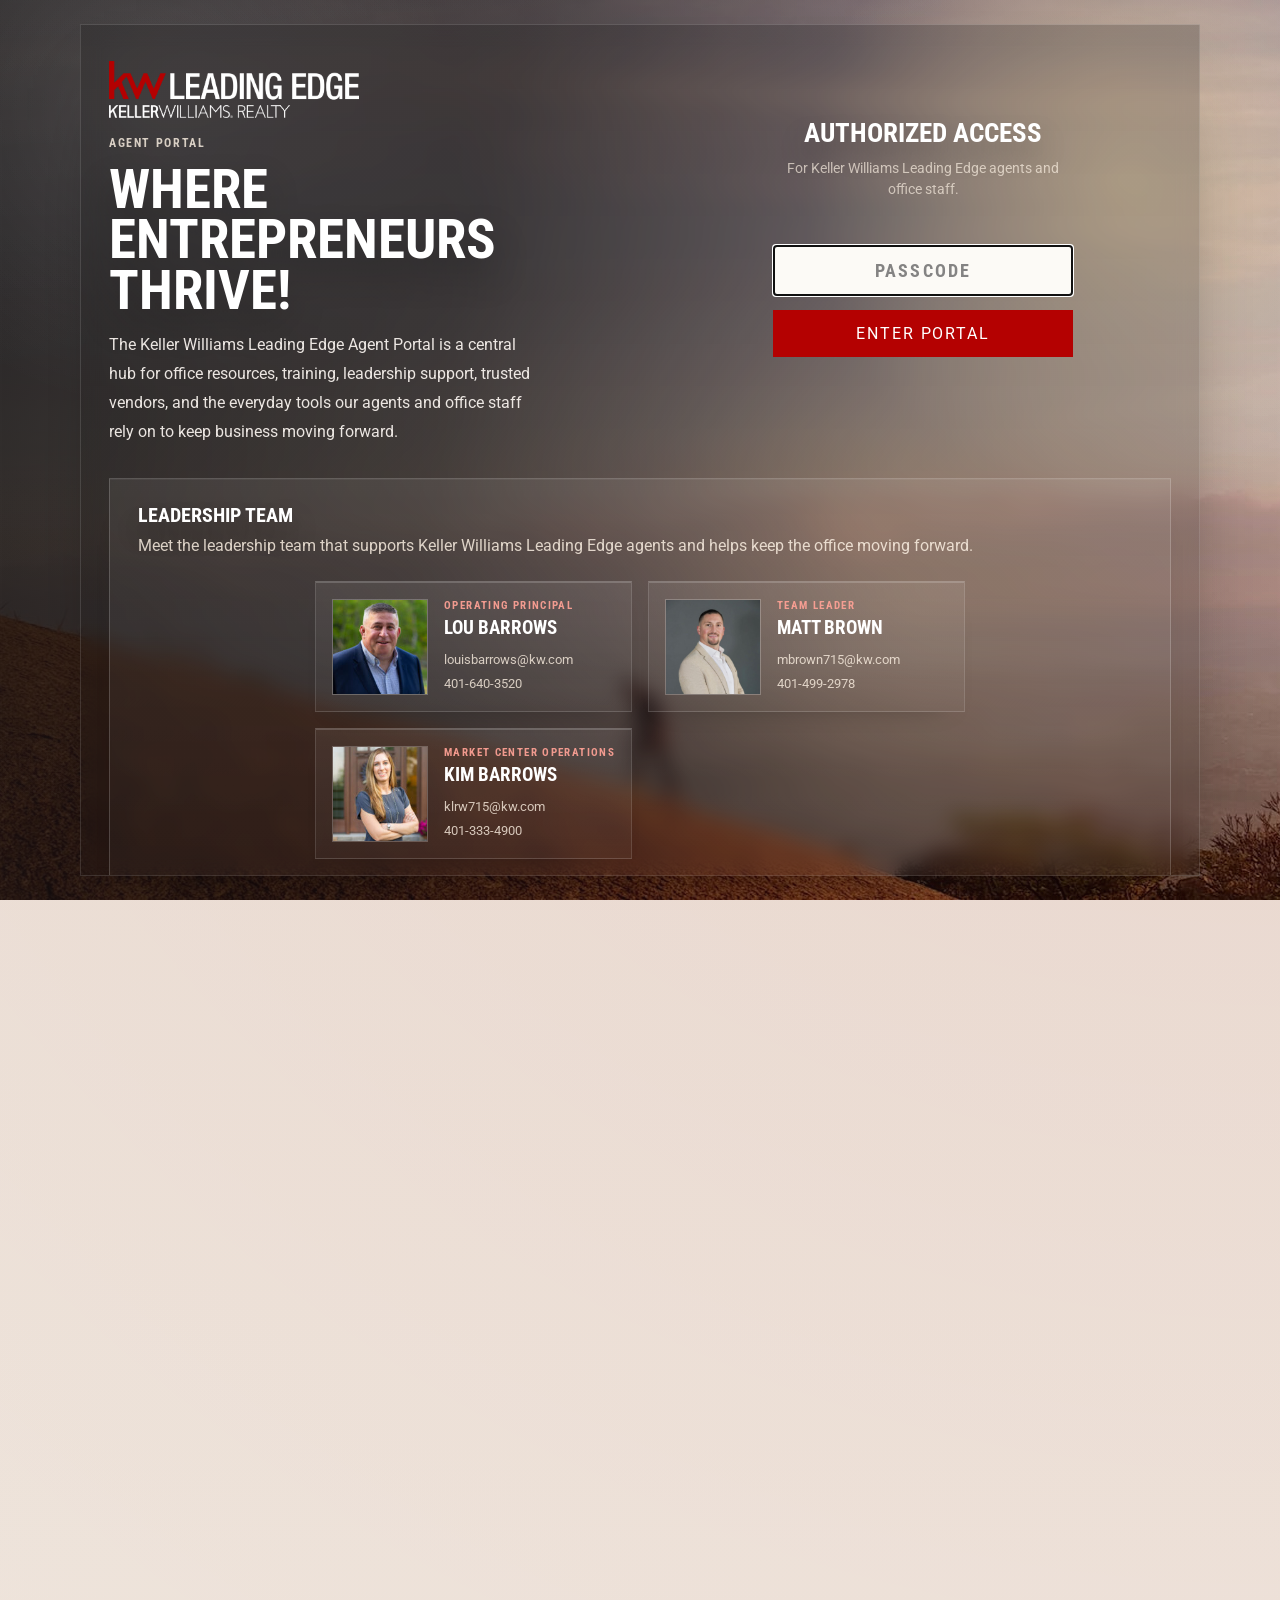
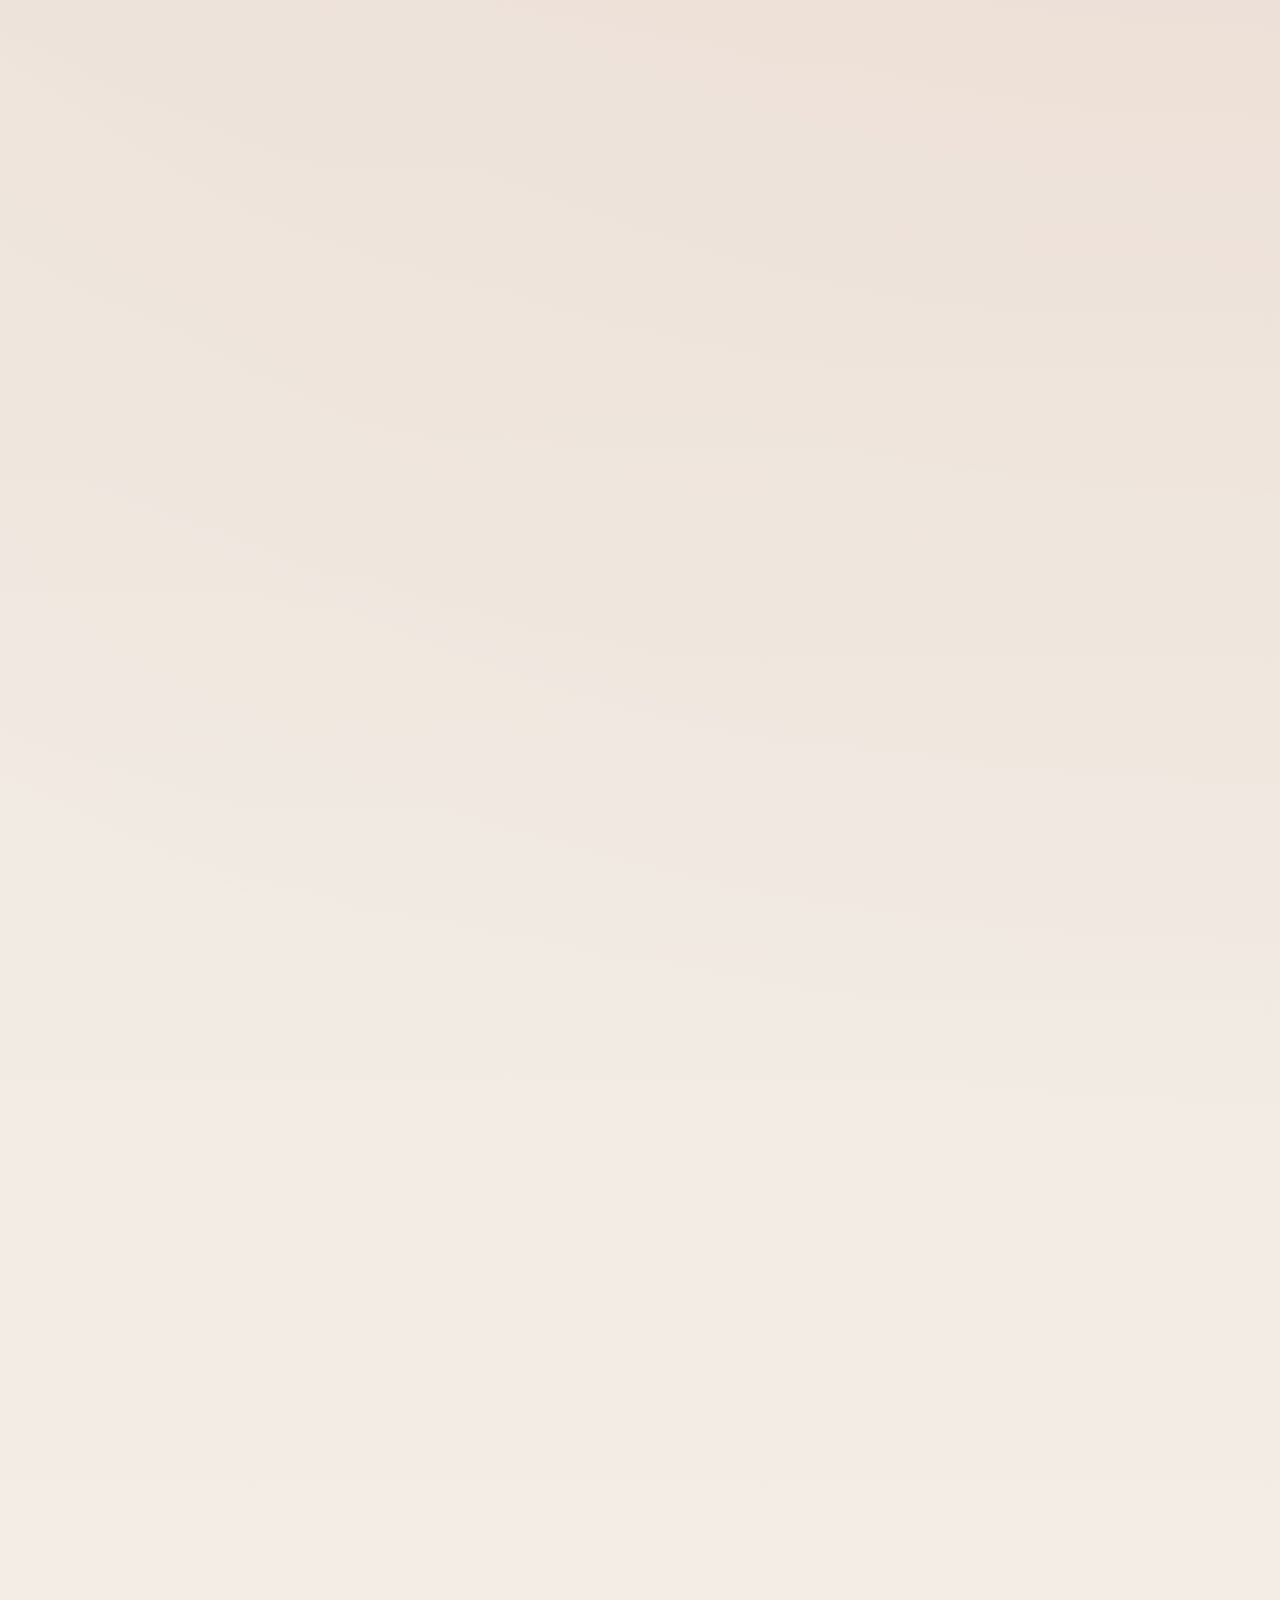
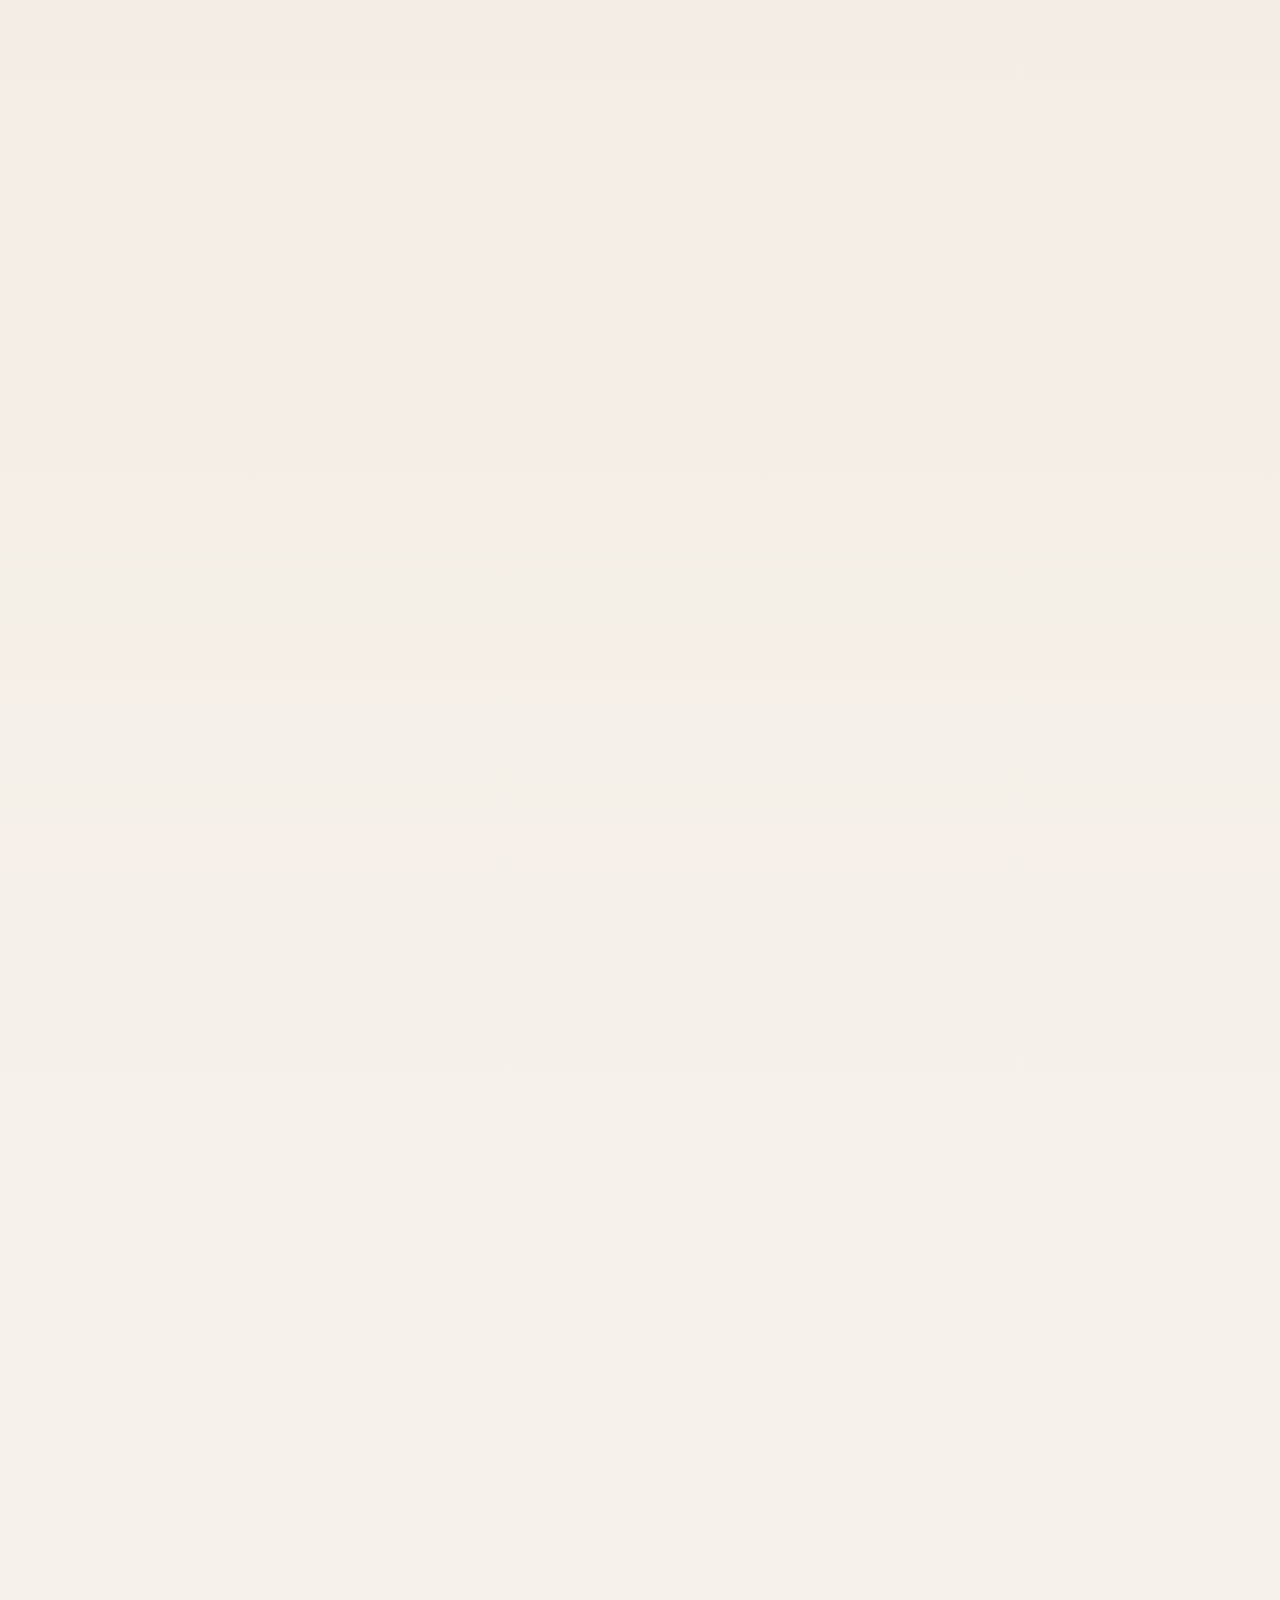
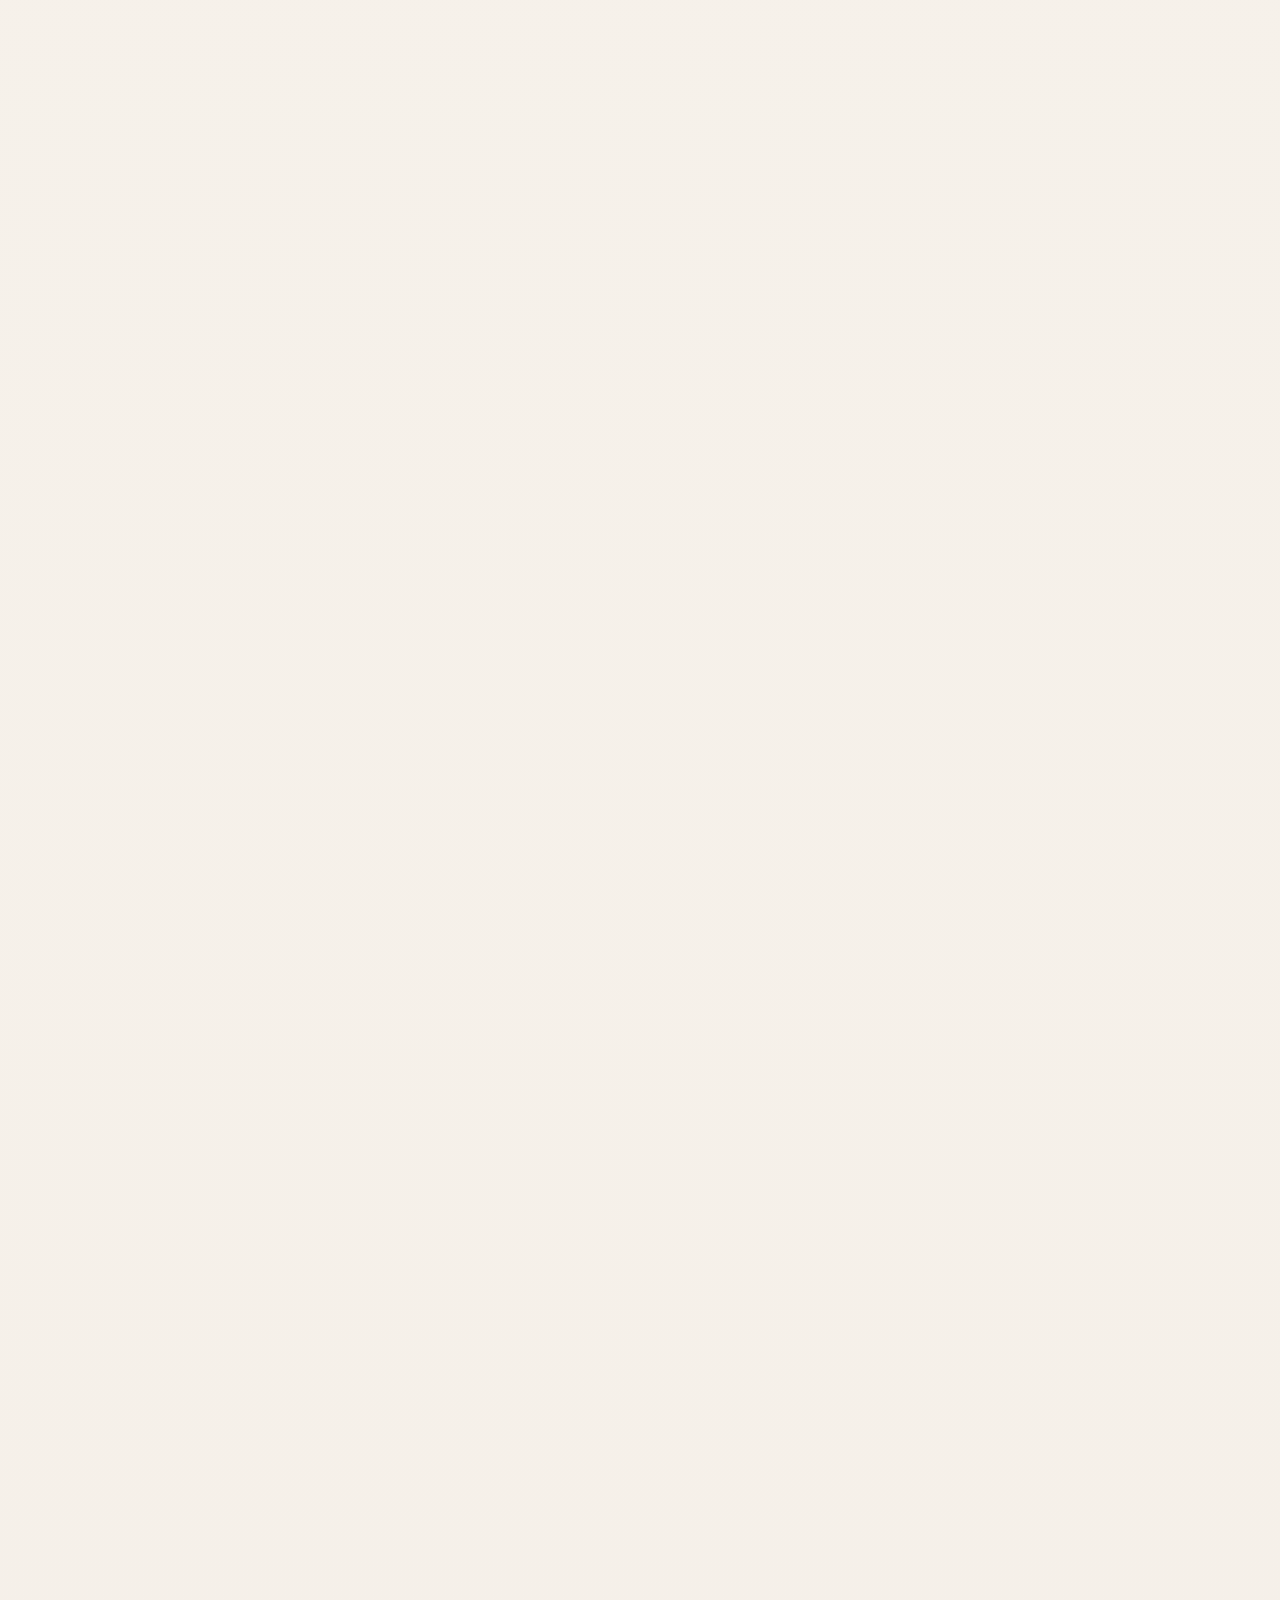
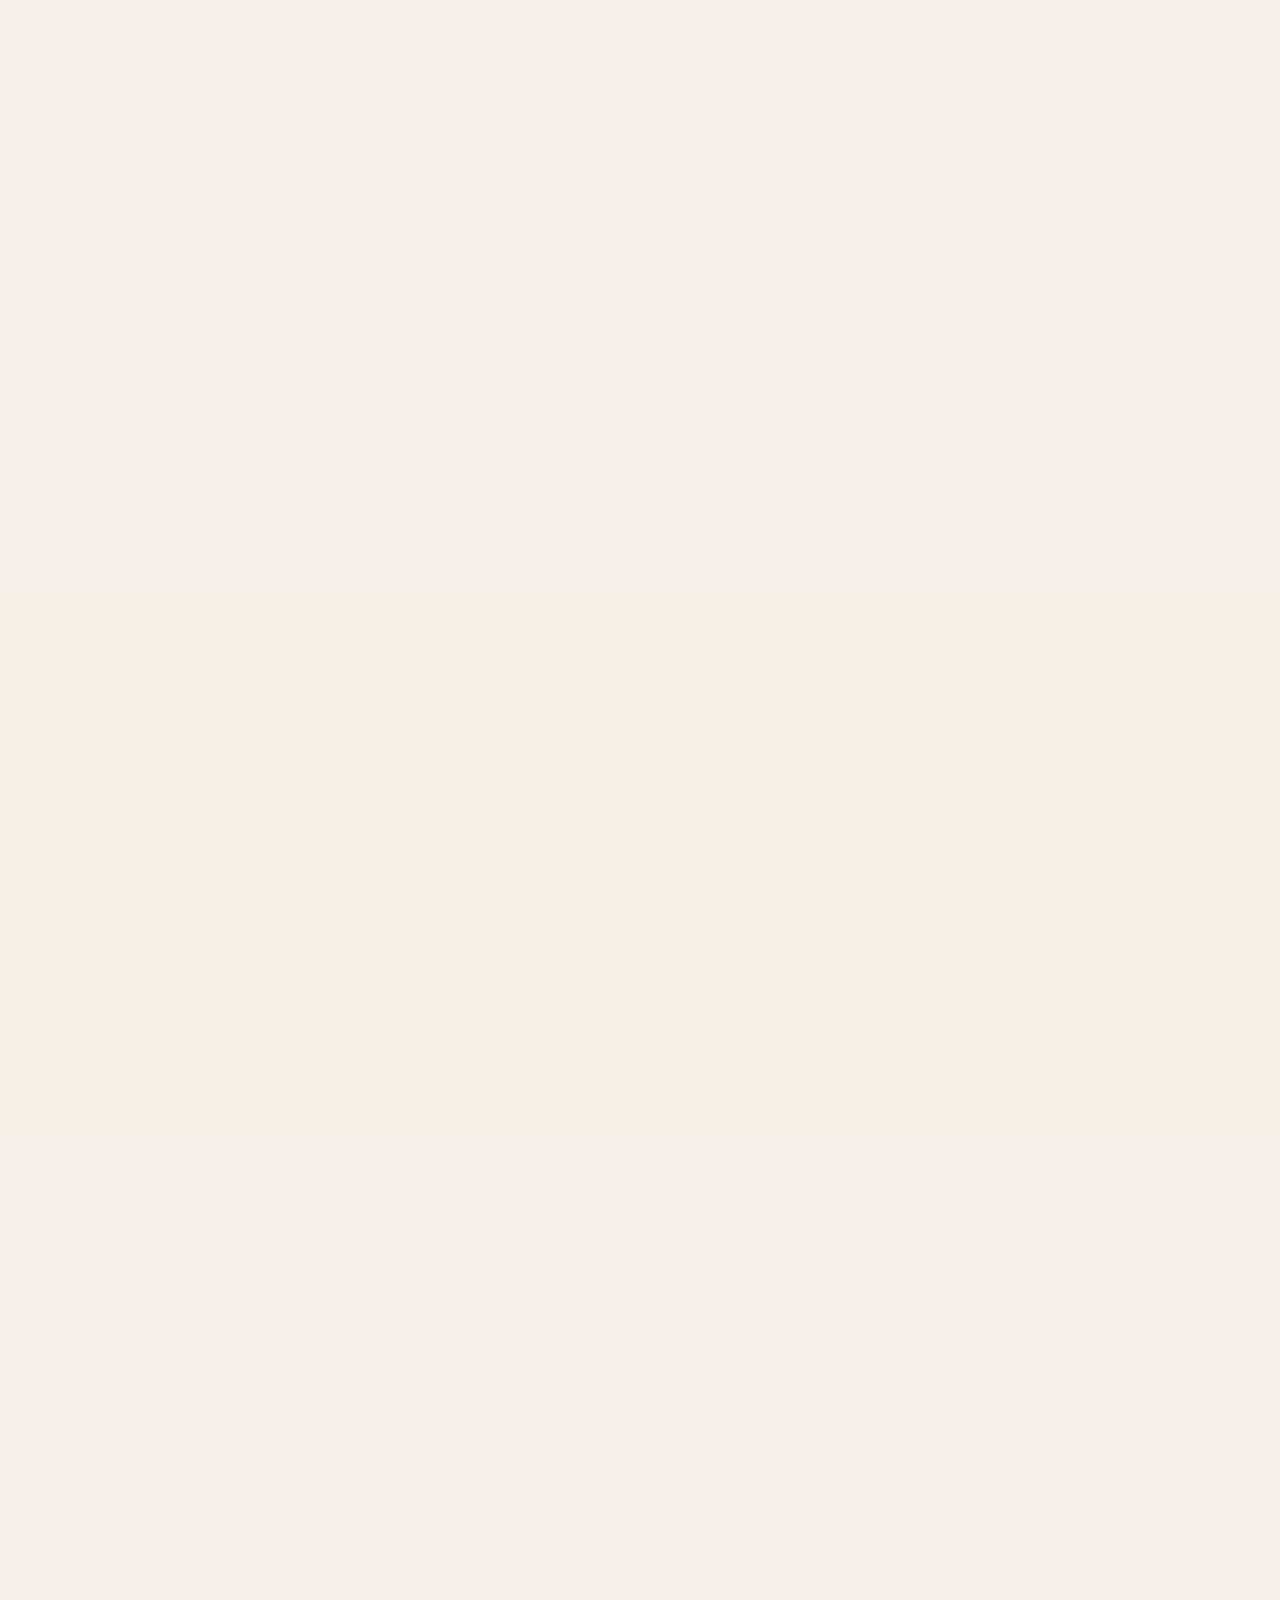
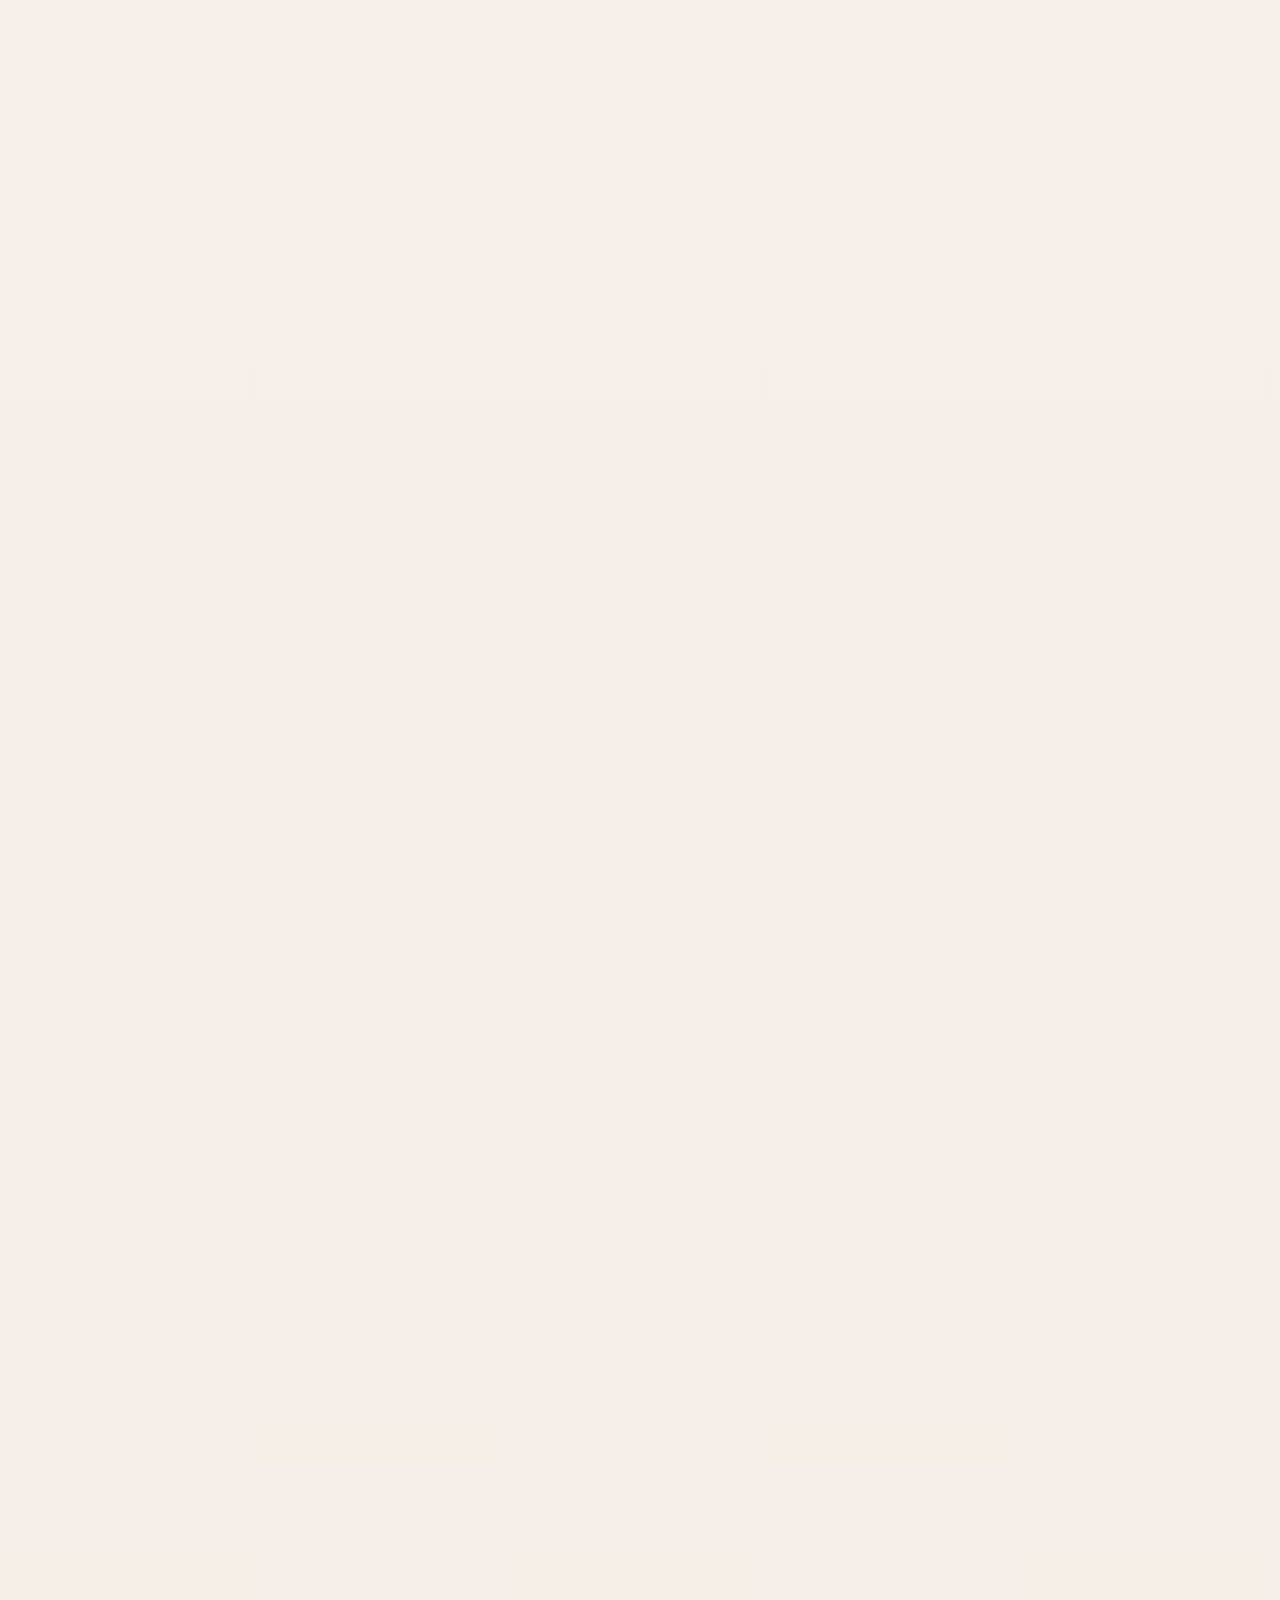
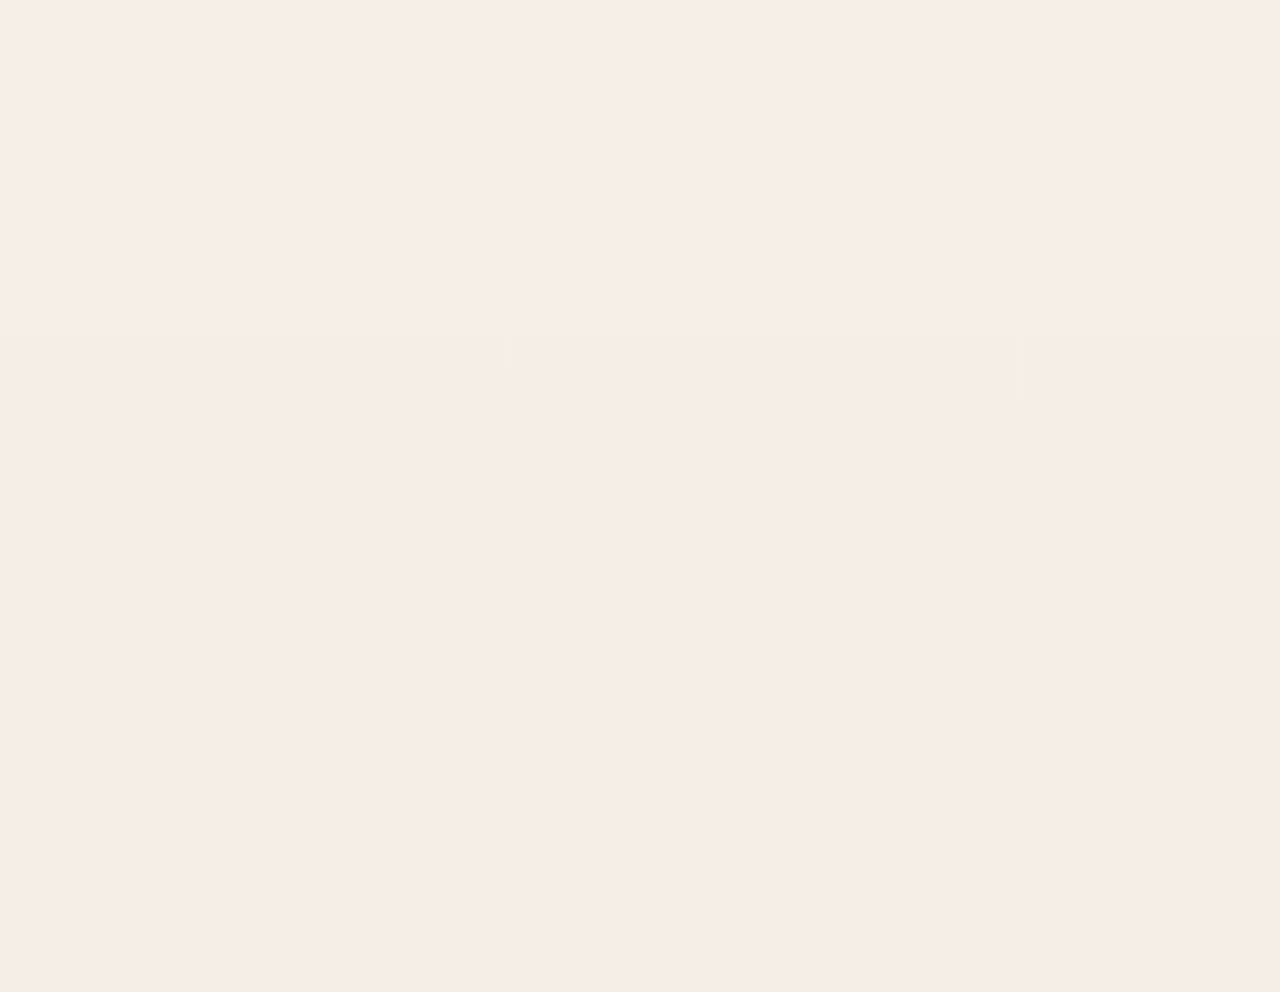
==== index.html @ 3d32504a "Refresh social preview [skip ci]" ====
<!DOCTYPE html>
<html lang="en">
<head>
  <meta charset="UTF-8">
  <meta name="viewport" content="width=device-width, initial-scale=1.0">
  <meta name="theme-color" content="#b40101">
  <meta name="description" content="Office resources, training, and daily tools for Keller Williams Leading Edge agents.">
  <meta property="og:type" content="website">
  <meta property="og:title" content="KW Leading Edge Agent Portal">
  <meta property="og:description" content="Office resources, training, and daily tools for Keller Williams Leading Edge agents.">
  <meta property="og:url" content="https://portal.kwleadingedge.com/">
  <meta property="og:image" content="https://portal.kwleadingedge.com/images/social-preview-login.png?v=2c154b40a8fe">
  <meta property="og:image:width" content="1893">
  <meta property="og:image:height" content="919">
  <meta property="og:image:alt" content="KW Leading Edge Agent Portal login screen">
  <meta name="twitter:card" content="summary_large_image">
  <meta name="twitter:title" content="KW Leading Edge Agent Portal">
  <meta name="twitter:description" content="Office resources, training, and daily tools for Keller Williams Leading Edge agents.">
  <meta name="twitter:image" content="https://portal.kwleadingedge.com/images/social-preview-login.png?v=2c154b40a8fe">
  <meta name="twitter:image:alt" content="KW Leading Edge Agent Portal login screen">
  <title>KW Leading Edge Agent Portal</title>
  <link rel="icon" type="image/png" href="kw-app-11%20favicon%20app.png">
  <link rel="shortcut icon" href="kw-app-11%20favicon%20app.png">
  <link rel="preconnect" href="https://fonts.googleapis.com">
  <link rel="preconnect" href="https://fonts.gstatic.com" crossorigin>
  <link href="https://fonts.googleapis.com/css2?family=Roboto:wght@400;500;700;900&family=Roboto+Condensed:wght@400;700&display=swap" rel="stylesheet">
  <link rel="stylesheet" href="styles.css">
</head>
<body class="portal-protected" data-portal-lock-label="Agent Portal">
  <div class="top-rail" aria-hidden="true"></div>

  <div class="site-shell">
    <div class="portal-frame">
      <aside class="portal-sidebar">
        <div class="site-header">
          <a class="brand-link" href="#overview" aria-label="KW Leading Edge portal home">
            <div class="brand-lockup">
              <img src="brand/kw-leading-edge-logo.png" alt="Keller Williams Realty Leading Edge" class="brand-logo">
            </div>
            <div class="brand-copy">
              <strong>Agent Portal</strong>
            </div>
          </a>

          <a class="header-tech-help-tracker" href="https://calendly.com/joepinerealtor/tech-meeting-with-joe" target="_blank" rel="noreferrer" data-joe-availability-card data-joe-availability-src="data/joe-tech-status.json" data-joe-primary-action aria-label="Schedule tech help with Joe">
            <span class="joe-availability-panel joe-availability-panel--header" data-status="schedule" aria-live="polite">
              <span class="joe-availability-light" data-joe-availability-light aria-hidden="true"></span>
              <span class="joe-availability-copy">
                <span class="mobile-tech-help-kicker">Market Center Tech Trainer</span>
                <span class="joe-availability-label" data-joe-availability-label>Schedule a time with Joe</span>
                <span class="joe-availability-summary" data-joe-availability-summary>Reserve a tech-help time with Joe in Calendly.</span>
              </span>
            </span>
          </a>

          <div class="header-time-card header-time-card--sidebar" aria-label="Current date and time">
            <strong data-header-clock>--:-- ET</strong>
            <span data-header-date>Loading today...</span>
          </div>

          <a class="docusign-countdown-card docusign-countdown-card--link" href="lonewolf/" aria-label="Open Lone Wolf transition resources">
            <span class="docusign-countdown-card__badge">Transition Update</span>
            <strong>DocuSign transition</strong>
            <p>DocuSign Rooms is scheduled to discontinue July 14, 2026. Begin getting familiar with Lone Wolf Transact.</p>
            <span class="docusign-countdown-card__cta">View resources</span>
          </a>

        </div>

        <nav class="section-nav panel" aria-label="Page sections">
          <a href="#overview" class="section-nav-link is-active" aria-current="page">Overview</a>
          <a href="#tech-help-joe" class="section-nav-link">Tech Support</a>
          <a href="#office" class="section-nav-link">Office</a>
          <a href="#training-resources" class="section-nav-link">Training Resources</a>
          <a href="lonewolf/" class="section-nav-link section-nav-link--page">Lone Wolf Transition</a>
          <a href="#conference-rooms" class="section-nav-link">Conference + Training Rooms</a>
          <a href="#leadership" class="section-nav-link">Leadership</a>
          <a href="#vendor-row" class="section-nav-link">Vendor Row</a>
          <a href="brand-assets.html" class="section-nav-link section-nav-link--page">Marketing + Brand Assets</a>
          <a href="#training" class="section-nav-link">Productivity Coaching</a>
          <a href="https://agent.kwleadingedge.com/dashboard/" class="section-nav-link section-nav-link--page section-nav-link--primary" target="_blank" rel="noreferrer">Productivity Coaching Login</a>
        </nav>

        <div class="sidebar-utility panel" aria-label="Portal feedback">
          <a class="button secondary sidebar-button" href="mailto:JoePine@KW.com?subject=Agent%20Portal%20Suggestion&body=Hi%20Joe%2C%0A%0AI%20have%20a%20suggestion%20for%20the%20Agent%20Portal.%0A%0AWhat%20should%20be%20added%20or%20improved%3F%0A%0AWhy%20would%20this%20help%20agents%3F%0A%0AMy%20name%3A%0A">Suggest an Improvement</a>
        </div>

      </aside>

      <div class="mobile-sidebar-menus" aria-label="Portal menus">
        <details class="mobile-menu-panel">
          <summary class="mobile-menu-summary">Menu</summary>
          <div class="mobile-menu-links">
            <a href="#overview" class="section-nav-link is-active" aria-current="page">Overview</a>
            <a href="#tech-help-joe" class="section-nav-link">Tech Support</a>
            <a href="#office" class="section-nav-link">Office</a>
            <a href="#training-resources" class="section-nav-link">Training Resources</a>
            <a href="lonewolf/" class="section-nav-link section-nav-link--page">Lone Wolf Transition</a>
            <a href="#conference-rooms" class="section-nav-link">Conference + Training Rooms</a>
            <a href="#leadership" class="section-nav-link">Leadership</a>
            <a href="#vendor-row" class="section-nav-link">Vendor Row</a>
            <a href="brand-assets.html" class="section-nav-link section-nav-link--page">Marketing + Brand Assets</a>
            <a href="#training" class="section-nav-link">Productivity Coaching</a>
            <a href="https://agent.kwleadingedge.com/dashboard/" class="section-nav-link section-nav-link--page section-nav-link--primary" target="_blank" rel="noreferrer">Productivity Coaching Login</a>
          </div>
        </details>

        <details class="mobile-menu-panel">
          <summary class="mobile-menu-summary">Quick Links</summary>
          <div class="mobile-menu-links">
            <a class="button primary sidebar-button" href="https://console.command.kw.com/command" target="_blank" rel="noreferrer">KW Command</a>
            <a class="button secondary sidebar-button" href="https://console.command.kw.com/connect/learning" target="_blank" rel="noreferrer">KW Connect</a>
            <a class="button secondary sidebar-button" href="https://stwmls.clareityiam.net/idp/login" target="_blank" rel="noreferrer">RI MLS</a>
                <a class="button secondary sidebar-button" href="https://smartmls-sso.connectmls.com/" target="_blank" rel="noreferrer">CT MLS</a>
            <a class="button secondary sidebar-button" href="https://h3j.mlspin.com/signin.asp?lstpgckhd=1#ath" target="_blank" rel="noreferrer">Mass MLS</a>
            <a class="button secondary sidebar-button" href="https://answers.kw.com/hc/en-us" target="_blank" rel="noreferrer">KW Answers</a>
            <a class="button secondary sidebar-button" href="https://www.facebook.com/groups/1202591099776591" target="_blank" rel="noreferrer">KW Facebook Group</a>
            <a class="button secondary sidebar-button" href="mailto:JoePine@KW.com?subject=Agent%20Portal%20Suggestion&body=Hi%20Joe%2C%0A%0AI%20have%20a%20suggestion%20for%20the%20Agent%20Portal.%0A%0AWhat%20should%20be%20added%20or%20improved%3F%0A%0AWhy%20would%20this%20help%20agents%3F%0A%0AMy%20name%3A%0A">Suggest an Improvement</a>
          </div>
        </details>
      </div>

      <div class="portal-content">
        <section class="content-strip content-strip--sticky panel" aria-label="Daily tools">
          <div class="content-strip-row content-strip-row--links">
            <div class="content-strip-heading content-strip-heading--links">
              <span class="content-strip-kicker">Quick Links</span>
              <strong>Daily Access</strong>
            </div>
            <div class="content-strip-links">
              <a class="content-strip-link content-strip-link-primary" href="https://console.command.kw.com/command" target="_blank" rel="noreferrer">KW Command</a>
              <a class="content-strip-link" href="https://console.command.kw.com/connect/learning" target="_blank" rel="noreferrer">KW Connect</a>
              <a class="content-strip-link" href="https://stwmls.clareityiam.net/idp/login" target="_blank" rel="noreferrer">RI MLS</a>
              <a class="content-strip-link" href="https://smartmls-sso.connectmls.com/" target="_blank" rel="noreferrer">CT MLS</a>
              <a class="content-strip-link" href="https://h3j.mlspin.com/signin.asp?lstpgckhd=1#ath" target="_blank" rel="noreferrer">Mass MLS</a>
              <a class="content-strip-link" href="https://answers.kw.com/hc/en-us" target="_blank" rel="noreferrer">KW Answers</a>
              <a class="content-strip-link" href="https://www.facebook.com/groups/1202591099776591" target="_blank" rel="noreferrer">KW Facebook Group</a>
            </div>
            <div class="content-strip-tech-support" data-joe-availability-card data-joe-availability-src="data/joe-tech-status.json">
              <div class="joe-availability-panel joe-availability-panel--compact" data-status="schedule" aria-live="polite">
                <div class="joe-availability-compact-copy">
                  <span class="joe-availability-compact-kicker">Market Center Tech Trainer</span>
                  <div class="joe-availability-compact-status">
                    <span class="joe-availability-light" data-joe-availability-light aria-hidden="true"></span>
                    <div class="joe-availability-copy">
                      <p class="joe-availability-label" data-joe-availability-label>Schedule a time with Joe</p>
                      <p class="joe-availability-summary" data-joe-availability-summary>Reserve a tech-help time with Joe in Calendly.</p>
                    </div>
                  </div>
                </div>
                <div class="joe-availability-actions joe-availability-actions--compact">
                  <a class="content-strip-tech-button" href="https://calendly.com/joepinerealtor/tech-meeting-with-joe" target="_blank" rel="noreferrer" data-joe-primary-action>Schedule an appointment</a>
                </div>
              </div>
            </div>
          </div>
        </section>

        <main class="page-content">
          <section class="panel dashboard-panel" id="overview">
            <div class="dashboard-head">
              <div class="dashboard-lead-column">
                <div class="dashboard-title-block">
                  <p class="eyebrow small">Portal Home</p>
                  <h1>Where Entrepreneurs Thrive!</h1>
                  <p class="dashboard-summary">The Keller Williams Leading Edge Agent Portal gives our agents one place to access office resources, training, leadership support, trusted vendors, and the daily tools that help keep your business moving.</p>
                </div>

                <article class="dashboard-status-card dashboard-status-card--actions">
                  <span class="card-tag">Daily Access</span>
                  <strong>Open the tools that shape the day</strong>
                  <div class="dashboard-quick-grid">
                    <a class="dashboard-mini-link" href="https://console.command.kw.com/command" target="_blank" rel="noreferrer">KW Command</a>
                    <a class="dashboard-mini-link" href="https://stwmls.clareityiam.net/idp/login" target="_blank" rel="noreferrer">RI MLS</a>
                    <a class="dashboard-mini-link" href="https://smartmls-sso.connectmls.com/" target="_blank" rel="noreferrer">CT MLS</a>
                    <a class="dashboard-mini-link" href="https://h3j.mlspin.com/signin.asp?lstpgckhd=1#ath" target="_blank" rel="noreferrer">Mass MLS</a>
                  </div>
                </article>
              </div>
              <article class="dashboard-status-card dashboard-status-card--agenda">
                <span class="card-tag">Office Agenda</span>
                <strong>What is coming up next in training and office events</strong>
                <div class="dashboard-agenda-shell">
                  <div
                    class="dashboard-agenda-feed"
                    data-tockify-calendar="leading.edge"
                    data-tockify-component="mini"
                    data-tockify-view="agenda"
                    data-tockify-maxevents="3"
                    data-tockify-shownavbar="false"
                    aria-label="Upcoming office training and events"
                  ></div>
                </div>
                <div class="dashboard-agenda-links">
                  <a class="dashboard-mini-link" href="https://tockify.com/leading.edge/pinboard" target="_blank" rel="noreferrer" data-calendar-modal-trigger aria-haspopup="dialog" aria-controls="fullCalendarModal">Full Calendar</a>
                  <a class="dashboard-mini-link" href="#vendor-row">Vendor Row</a>
                  <a class="dashboard-mini-link" href="#tech-help-joe">Need Tech Support?</a>
                </div>
              </article>
              <section class="dashboard-head-market" aria-label="Market snapshot">
                <div class="dashboard-head-market-section" aria-label="Mortgage rate snapshot">
                  <div class="dashboard-head-market-heading">
                    <div class="dashboard-head-market-copy">
                      <span class="dashboard-head-market-kicker">Interest Rates</span>
                      <strong class="dashboard-head-market-title">Mortgage Interest Rates</strong>
                    </div>
                    <p class="dashboard-head-market-meta">Updated <span data-rates-source-date>Loading...</span></p>
                  </div>
                  <div class="dashboard-head-market-grid dashboard-head-market-grid--rates">
                    <a class="content-rate-pill" data-rate-pill="conventional" href="https://www.mortgagenewsdaily.com/mortgage-rates/30-year-fixed" target="_blank" rel="noreferrer">
                      <span class="content-rate-label">Conv</span>
                      <strong class="content-rate-value"><span data-rate-value="conventional">--</span>%</strong>
                      <span class="content-rate-trend" data-rate-trend="conventional">--</span>
                      <span class="content-rate-detail-card" aria-hidden="true">
                        <span class="content-rate-detail-stat">
                          <span class="content-rate-detail-label">Day over day</span>
                          <span class="content-rate-detail-value" data-rate-day-change="conventional">--</span>
                          <span class="content-rate-detail-meta" data-rate-day-date="conventional">Comparison unavailable</span>
                        </span>
                        <span class="content-rate-detail-stat">
                          <span class="content-rate-detail-label">Year over year</span>
                          <span class="content-rate-detail-value" data-rate-year-change="conventional">--</span>
                          <span class="content-rate-detail-meta" data-rate-year-date="conventional">Comparison unavailable</span>
                        </span>
                      </span>
                    </a>
                    <a class="content-rate-pill" data-rate-pill="fha" href="https://www.mortgagenewsdaily.com/mortgage-rates/30-year-fha" target="_blank" rel="noreferrer">
                      <span class="content-rate-label">FHA</span>
                      <strong class="content-rate-value"><span data-rate-value="fha">--</span>%</strong>
                      <span class="content-rate-trend" data-rate-trend="fha">--</span>
                      <span class="content-rate-detail-card" aria-hidden="true">
                        <span class="content-rate-detail-stat">
                          <span class="content-rate-detail-label">Day over day</span>
                          <span class="content-rate-detail-value" data-rate-day-change="fha">--</span>
                          <span class="content-rate-detail-meta" data-rate-day-date="fha">Comparison unavailable</span>
                        </span>
                        <span class="content-rate-detail-stat">
                          <span class="content-rate-detail-label">Year over year</span>
                          <span class="content-rate-detail-value" data-rate-year-change="fha">--</span>
                          <span class="content-rate-detail-meta" data-rate-year-date="fha">Comparison unavailable</span>
                        </span>
                      </span>
                    </a>
                    <a class="content-rate-pill" data-rate-pill="va" href="https://www.mortgagenewsdaily.com/mortgage-rates/30-year-va" target="_blank" rel="noreferrer">
                      <span class="content-rate-label">VA</span>
                      <strong class="content-rate-value"><span data-rate-value="va">--</span>%</strong>
                      <span class="content-rate-trend" data-rate-trend="va">--</span>
                      <span class="content-rate-detail-card" aria-hidden="true">
                        <span class="content-rate-detail-stat">
                          <span class="content-rate-detail-label">Day over day</span>
                          <span class="content-rate-detail-value" data-rate-day-change="va">--</span>
                          <span class="content-rate-detail-meta" data-rate-day-date="va">Comparison unavailable</span>
                        </span>
                        <span class="content-rate-detail-stat">
                          <span class="content-rate-detail-label">Year over year</span>
                          <span class="content-rate-detail-value" data-rate-year-change="va">--</span>
                          <span class="content-rate-detail-meta" data-rate-year-date="va">Comparison unavailable</span>
                        </span>
                      </span>
                    </a>
                    <a class="content-rate-pill" data-rate-pill="jumbo" href="https://www.mortgagenewsdaily.com/mortgage-rates/30-year-jumbo" target="_blank" rel="noreferrer">
                      <span class="content-rate-label">Jumbo</span>
                      <strong class="content-rate-value"><span data-rate-value="jumbo">--</span>%</strong>
                      <span class="content-rate-trend" data-rate-trend="jumbo">--</span>
                      <span class="content-rate-detail-card" aria-hidden="true">
                        <span class="content-rate-detail-stat">
                          <span class="content-rate-detail-label">Day over day</span>
                          <span class="content-rate-detail-value" data-rate-day-change="jumbo">--</span>
                          <span class="content-rate-detail-meta" data-rate-day-date="jumbo">Comparison unavailable</span>
                        </span>
                        <span class="content-rate-detail-stat">
                          <span class="content-rate-detail-label">Year over year</span>
                          <span class="content-rate-detail-value" data-rate-year-change="jumbo">--</span>
                          <span class="content-rate-detail-meta" data-rate-year-date="jumbo">Comparison unavailable</span>
                        </span>
                      </span>
                    </a>
                  </div>
                </div>
                <div class="dashboard-head-market-section" aria-label="Rhode Island market snapshot">
                  <div class="dashboard-head-market-heading">
                    <div class="dashboard-head-market-copy">
                      <span class="dashboard-head-market-kicker">RI Market Trends</span>
                      <strong class="dashboard-head-market-title">Rhode Island Market</strong>
                    </div>
                    <p class="dashboard-head-market-meta"><span data-ri-market-period>Loading...</span></p>
                  </div>
                  <div class="dashboard-head-market-grid dashboard-head-market-grid--stats">
                    <a class="content-stat-pill" href="https://www.rirealtors.org/" target="_blank" rel="noreferrer">
                      <span class="content-stat-label">Median</span>
                      <strong class="content-stat-value" data-ri-market-value="median">$--</strong>
                      <span class="content-stat-trend" data-ri-market-trend="median">--</span>
                    </a>
                    <a class="content-stat-pill" href="https://www.rirealtors.org/" target="_blank" rel="noreferrer">
                      <span class="content-stat-label">Sold</span>
                      <strong class="content-stat-value" data-ri-market-value="sold">--</strong>
                      <span class="content-stat-trend" data-ri-market-trend="sold">--</span>
                    </a>
                    <a class="content-stat-pill" href="https://www.rirealtors.org/" target="_blank" rel="noreferrer">
                      <span class="content-stat-label">Pending</span>
                      <strong class="content-stat-value" data-ri-market-value="pending">--</strong>
                      <span class="content-stat-trend" data-ri-market-trend="pending">--</span>
                    </a>
                    <a class="content-stat-pill" href="https://www.rirealtors.org/" target="_blank" rel="noreferrer">
                      <span class="content-stat-label">Inventory</span>
                      <strong class="content-stat-value" data-ri-market-value="inventory">--</strong>
                      <span class="content-stat-trend" data-ri-market-trend="inventory">--</span>
                    </a>
                  </div>
                </div>
              </section>
            </div>

          </section>

          <section class="panel" id="office">
            <div class="section-head">
              <div>
                <p class="eyebrow small">Office Hub</p>
                <h2>Resources, office information, and internal support</h2>
              </div>
            </div>

            <div class="office-grid">
              <article class="office-card office-card-wide office-card-accent office-tech-help-card" id="tech-help-joe" data-joe-availability-card data-joe-availability-src="data/joe-tech-status.json">
                <div class="office-tech-help-main">
                  <div class="office-tech-help-layout">
                    <img src="team/joe-pine-chair.jpg" alt="Joe Pine" class="office-tech-help-photo">
                    <div class="office-tech-help-copy">
                      <span class="card-tag">Tech Support</span>
                      <h3>Meet Your Keller Williams Market Center Tech Trainer, Joe Pine</h3>
                      <p>Need help with KW Command, Lone Wolf, Canva, the Agent Portal, or other real estate technology tools? Schedule time with Joe Pine, your Keller Williams Market Center Tech Trainer, for one-on-one support, troubleshooting, or guidance to help you feel more confident using the systems that support your business.</p>
                    </div>
                  </div>
                  <div class="office-tech-help-tools" aria-label="Common tech-help topics">
                    <span>KW Command</span>
                    <span>Lone Wolf</span>
                    <span>Canva</span>
                    <span>Agent Portal</span>
                  </div>
                </div>
                <div class="office-tech-help-actions">
                  <p class="office-tech-help-action-label">Live availability</p>
                  <div class="joe-availability-panel joe-availability-panel--office" data-status="schedule" aria-live="polite">
                    <span class="joe-availability-light" data-joe-availability-light aria-hidden="true"></span>
                    <div class="joe-availability-copy">
                      <p class="joe-availability-label" data-joe-availability-label>Schedule a time with Joe</p>
                      <p class="joe-availability-summary" data-joe-availability-summary>Reserve a tech-help time with Joe in Calendly.</p>
                    </div>
                  </div>
                  <a class="button secondary compact" href="https://calendly.com/joepinerealtor/tech-meeting-with-joe" target="_blank" rel="noreferrer" data-joe-primary-action data-joe-action-label="Schedule Tech Help with Joe">Schedule Tech Help with Joe</a>
                </div>
              </article>

              <article class="office-card office-reference-card">
                <div class="office-reference-main">
                  <div class="office-reference-copy">
                    <span class="card-tag">Resources</span>
                    <h3>Office reference hub</h3>
                    <p>Keep the handbook, vendor row, and office files in one reliable place.</p>
                    <div class="chip-row office-reference-actions">
                      <a class="chip chip-link" href="downloads/kwle-agent-handbook-march-2026.pdf" data-handbook-modal-trigger aria-haspopup="dialog" aria-controls="agentHandbookModal">Sales Associate Handbook</a>
                      <a class="chip chip-link" href="#vendor-row">Vendor Row</a>
                    </div>
                  </div>
                  <a class="handbook-preview-card" href="downloads/kwle-agent-handbook-march-2026.pdf" data-handbook-modal-trigger aria-haspopup="dialog" aria-controls="agentHandbookModal">
                    <span class="handbook-preview-card__media">
                      <img src="images/agent-handbook-preview.png" alt="Sales Associate Handbook PDF preview">
                    </span>
                    <span class="handbook-preview-card__copy">
                      <span>Sales Associate Handbook</span>
                      <strong>Open the Handbook</strong>
                    </span>
                  </a>
                </div>
                <div class="office-reference-info" aria-label="Important office information">
                  <div class="office-info-head">
                    <span class="office-info-kicker">Important Office Information</span>
                    <h4>Keller Williams Leading Edge #715</h4>
                    <address class="office-info-address">
                      28 Thurber Blvd<br>
                      Smithfield, RI 02917<br>
                      401-333-4900
                    </address>
                  </div>
                  <dl class="office-info-list">
                    <div>
                      <dt>Office MA MLS Number</dt>
                      <dd>AN2275</dd>
                    </div>
                    <div>
                      <dt>Office RI MLS Number</dt>
                      <dd>KELW03</dd>
                    </div>
                    <div>
                      <dt>Office RI Broker License</dt>
                      <dd>B14022</dd>
                    </div>
                    <div>
                      <dt>Office MA Broker License</dt>
                      <dd>139245</dd>
                    </div>
                    <div>
                      <dt>Office CT Broker License</dt>
                      <dd>0790330</dd>
                    </div>
                    <div>
                      <dt>Office Tax ID</dt>
                      <dd>20-5512965</dd>
                    </div>
                    <div>
                      <dt>WiFi Password</dt>
                      <dd>Agents: profitshare</dd>
                    </div>
                  </dl>
                </div>
              </article>

              <article class="office-card office-operations-card">
                <span class="card-tag">Office Hours + Holidays</span>
                <h3>When the office is open</h3>
                <div class="office-operations-block">
                  <p class="office-operations-label">Office Hours</p>
                  <ul class="office-hours-list">
                    <li>
                      <strong>Monday - Thursday</strong>
                      <span>9:00 am - 5:00 pm</span>
                    </li>
                    <li>
                      <strong>Friday</strong>
                      <span>9:00 am - 4:00 pm</span>
                    </li>
                  </ul>
                </div>
                <div class="office-operations-block">
                  <p class="office-operations-label">2026 Holiday Schedule</p>
                  <ul class="office-holiday-list">
                    <li>
                      <strong>New Year's Day</strong>
                      <span>Thu, Jan 1 - Closed</span>
                    </li>
                    <li>
                      <strong>Memorial Day</strong>
                      <span>Mon, May 25 - Closed</span>
                    </li>
                    <li>
                      <strong>Independence Day</strong>
                      <span>Fri, Jul 3 - Closed</span>
                    </li>
                    <li>
                      <strong>Labor Day</strong>
                      <span>Mon, Sep 7 - Closed</span>
                    </li>
                    <li>
                      <strong>Day before Thanksgiving</strong>
                      <span>Wed, Nov 25 - Closes at 12:00 pm</span>
                    </li>
                    <li>
                      <strong>Thanksgiving</strong>
                      <span>Thu, Nov 26 - Closed</span>
                    </li>
                    <li>
                      <strong>Day after Thanksgiving</strong>
                      <span>Fri, Nov 27 - Closed</span>
                    </li>
                    <li>
                      <strong>Day before Christmas</strong>
                      <span>Thu, Dec 24 - Closes at 12:00 pm</span>
                    </li>
                    <li>
                      <strong>Christmas Day</strong>
                      <span>Fri, Dec 25 - Closed</span>
                    </li>
                  </ul>
                </div>
              </article>

              <article class="office-card office-card-wide">
                <a class="card-tag card-tag-link" href="brand-assets.html">Marketing + Files</a>
                <h3>Grab-and-go marketing assets</h3>
                <p>Canva, logos, brand standards, internal references, and vendor access should all be easy to open from one workspace.</p>
                <div class="chip-row">
                  <a class="chip chip-link" href="brand-assets.html">Marketing + Brand Assets</a>
                  <a class="chip chip-link" href="downloads/leading-edge-logos.zip" download>Full Logo Pack</a>
                  <a class="chip chip-link" href="https://images.kw.com/shared/mykw/logos/KellerWilliams_QuickReferenceGuide.pdf" target="_blank" rel="noreferrer">Brand Standards</a>
                  <a class="chip chip-link" href="https://canva.kw.com/" target="_blank" rel="noreferrer">Canva for KW</a>
                  <a class="chip chip-link" href="https://agentstore.com/product-category/kw/keller-williams-business-cards/" target="_blank" rel="noreferrer">Order Business Cards</a>
                  <a class="chip chip-link" href="#vendor-row">Vendor Row</a>
                </div>
              </article>
            </div>
          </section>

          <section class="panel" id="training-resources">
            <div class="section-head">
              <div>
                <p class="eyebrow small">Self-Paced Support</p>
                <h2>Training Resources</h2>
              </div>
            </div>

            <div class="kw-connect-resource">
              <div class="kw-connect-resource-copy">
                <span class="card-tag">KW Connect</span>
                <h3>What is KW Connect?</h3>
                <p>KW Connect is Keller Williams' learning space inside Command for courses, on-demand training, articles, how-to videos, downloadable materials, and KWRI learning events.</p>
                <div class="chip-row">
                  <a class="chip chip-link" href="https://console.command.kw.com/connect/learning" target="_blank" rel="noreferrer">Open KW Connect</a>
                  <a class="chip chip-link" href="https://answers.kw.com/hc/en-us/articles/360058338174-Access-and-Get-Started-with-Connect" target="_blank" rel="noreferrer">Getting Started Guide</a>
                </div>
              </div>

              <div class="kw-connect-tile-grid" aria-label="KW Connect learning resources">
                <article class="kw-connect-tile">
                  <span>Learning Home</span>
                  <strong>Explore training by topic</strong>
                  <p>Browse recommended topics and categories, return to bookmarked items, and pick up videos already in progress.</p>
                </article>
                <article class="kw-connect-tile">
                  <span>My Learning</span>
                  <strong>Save what matters</strong>
                  <p>Use bookmarks to build a watch list, review in-progress content, and revisit completed learning when you need a refresher.</p>
                </article>
                <article class="kw-connect-tile">
                  <span>Browse + Events</span>
                  <strong>Find courses and classes</strong>
                  <p>Search broad topic groups, open videos and course materials, and find KWRI hosted virtual or in-person training events.</p>
                </article>
              </div>
            </div>

            <div class="course-grid">
                <a class="course-card" href="https://www.youtube.com/watch?v=auCCe-uKFsE&amp;list=PLK75KZDqV1zkhGWMGlO6OaWCudV_1wtrh" target="_blank" rel="noreferrer">
                  <span class="card-tag">KW Command</span>
                  <h3>66 Day Challenge with Marty Miller</h3>
                  <p>A step-by-step Command playlist to help agents build daily habits and confidence inside the platform.</p>
                </a>
                <a class="course-card" href="https://www.youtube.com/c/ScottLeRoyMarketing" target="_blank" rel="noreferrer">
                  <span class="card-tag">Systems Training</span>
                  <h3>Scott Le Roy Marketing</h3>
                  <p>Ongoing video training for KW Command and other Keller Williams systems agents use every day.</p>
                </a>
                <a class="course-card" href="https://answers.kw.com/hc/en-us" target="_blank" rel="noreferrer">
                  <span class="card-tag">How-To Library</span>
                  <h3>KW Answers</h3>
                  <p>Keller Williams' tutorial library for Command and the rest of the KW systems agents use every day.</p>
                </a>
            </div>
          </section>

      <section class="panel" id="conference-rooms">
        <div class="section-head">
          <div>
            <p class="eyebrow small">Conference + Training Rooms</p>
            <h2>Book a room and review current reservations</h2>
          </div>
        </div>

        <article class="office-card office-booking-card">
          <p>Reserve the main conference room, lower level conference room, or training room without leaving the portal.</p>
          <div class="office-booking-actions">
            <button type="button" class="button primary compact room-booking-trigger" data-room-booking-label="Main Conference Room" data-room-booking-url="https://calendly.com/kw715/reserve-conference-room?embed_domain=agent.kwleadingedge.com&amp;embed_type=Inline&amp;back=1">Main Conference Room</button>
            <button type="button" class="button primary compact room-booking-trigger" data-room-booking-label="Lower Level Conference Room" data-room-booking-url="https://calendly.com/downstairsconferenceroom715/30min?embed_domain=agent.kwleadingedge.com&amp;embed_type=Inline&amp;back=1">Lower Level Conference Room</button>
            <button type="button" class="button primary compact room-booking-trigger" data-room-booking-label="Training Room" data-room-booking-url="https://calendly.com/kw715trainingroom/60?embed_domain=agent.kwleadingedge.com&amp;embed_type=Inline&amp;back=1">Training Room</button>
          </div>
          <div class="office-calendar-grid">
            <section class="office-calendar-card">
              <div class="office-calendar-head">
                <p class="office-operations-label">Current Conference Room Reservations</p>
              </div>
              <iframe
                class="office-calendar-frame"
                title="Current conference room reservations"
                src="https://calendar.google.com/calendar/embed?height=600&amp;wkst=1&amp;bgcolor=%23ffffff&amp;ctz=America%2FNew_York&amp;mode=AGENDA&amp;showNav=0&amp;showTitle=0&amp;showDate=0&amp;showPrint=0&amp;showTabs=0&amp;showCalendars=0&amp;showTz=0&amp;src=a3c3MTVjb25mZXJlbmNlcm9vbUBnbWFpbC5jb20&amp;color=%23039BE5"
                loading="lazy"
              ></iframe>
            </section>
            <section class="office-calendar-card">
              <div class="office-calendar-head">
                <p class="office-operations-label">Current Training Room Reservations</p>
              </div>
              <iframe
                class="office-calendar-frame"
                title="Current training room reservations"
                src="https://calendar.google.com/calendar/embed?height=600&amp;wkst=1&amp;bgcolor=%23ffffff&amp;ctz=America%2FNew_York&amp;mode=AGENDA&amp;showNav=0&amp;showTitle=0&amp;showDate=0&amp;showPrint=0&amp;showTabs=0&amp;showCalendars=0&amp;showTz=0&amp;src=a3c3MTV0cmFpbmluZ3Jvb21AZ21haWwuY29t&amp;color=%23039BE5"
                loading="lazy"
              ></iframe>
            </section>
          </div>
        </article>
      </section>

      <section class="panel" id="leadership">
        <div class="section-head">
          <div>
            <p class="eyebrow small">Leadership Directory</p>
            <h2>Office leadership team</h2>
          </div>
        </div>

        <div class="leadership-grid" data-leadership-grid aria-live="polite"></div>

        <article class="alc-card" id="alc-board">
          <div class="alc-card-head">
            <div>
              <p class="eyebrow small">Associate Leadership Council</p>
              <h3>2026 ALC Board of Directors</h3>
              <p class="alc-card-summary">Poster set for the ALC board members and committees posted throughout the brokerage.</p>
            </div>
          </div>

          <div class="alc-poster-grid" data-alc-grid aria-label="2026 ALC poster set" aria-live="polite"></div>
        </article>
      </section>

          <section class="panel directory-panel" id="vendor-row">
            <div class="directory-head">
              <div class="directory-title-block">
                <p class="eyebrow small">Vendor Directory</p>
                <h2>Preferred office vendors</h2>
                <p class="dashboard-summary">A fast referral directory for lender, title, insurance, inspection, media, construction, cleaning, moving, and remediation contacts.</p>
              </div>

              <div class="directory-actions">
                <a class="button primary compact" href="#vendor-core-partners">Core Partners</a>
                <a class="button secondary compact" href="#vendor-services">Service Vendors</a>
                <a class="button secondary compact" href="#office">Office Hub</a>
              </div>
            </div>
          </section>

          <section class="panel" id="vendor-core-partners">
            <div class="section-head">
              <div>
                <p class="eyebrow small">Core Partners</p>
                <h2>Vendors agents reach for constantly</h2>
              </div>
            </div>

            <div class="vendor-grid vendor-grid-featured" data-vendor-grid="core" aria-live="polite"></div>
          </section>

          <section class="panel" id="vendor-services">
            <div class="section-head">
              <div>
                <p class="eyebrow small">Service Vendors</p>
                <h2>The rest of the vendor directory</h2>
              </div>
            </div>

            <div class="vendor-grid" data-vendor-grid="services" aria-live="polite"></div>
          </section>

          <section class="panel" id="training">
            <div class="section-head">
              <div>
                <p class="eyebrow small">Training Hub</p>
                <h2>Productivity Coaching</h2>
              </div>
            </div>

            <div class="course-grid">
                <a class="course-card" href="https://agent.kwleadingedge.com/courses/new-agent-first-30-days/" target="_blank" rel="noreferrer">
                  <span class="card-tag">Onboarding</span>
                  <h3>New Agent Launch</h3>
                  <p>First steps, setup, and structure for a new start.</p>
                </a>
                <a class="course-card" href="https://agent.kwleadingedge.com/courses/working-with-buyers/" target="_blank" rel="noreferrer">
                  <span class="card-tag">Sales</span>
                  <h3>Working With Buyers</h3>
                  <p>Practical buyer-side training agents can jump into quickly.</p>
                </a>
                <a class="course-card" href="https://agent.kwleadingedge.com/courses/practice-deal-number-1/" target="_blank" rel="noreferrer">
                  <span class="card-tag">Practice</span>
                  <h3>Practice Deal Number 1</h3>
                  <p>Hands-on guided practice for early deals.</p>
                </a>
                <a class="course-card" href="https://agent.kwleadingedge.com/courses/open-house-certification/" target="_blank" rel="noreferrer">
                  <span class="card-tag">Certification</span>
                  <h3>Open House Certification</h3>
                  <p>Milestone training that should stay easy to find.</p>
                </a>
                <a class="course-card" href="https://agent.kwleadingedge.com/courses/lead-conversion/" target="_blank" rel="noreferrer">
                  <span class="card-tag">Growth</span>
                  <h3>Lead Conversion</h3>
                  <p>Business-building education as part of the portal routine.</p>
                </a>
            </div>

          </section>

        </main>

        <footer class="site-footer">
          <p class="site-footer-item site-footer-item--left">&copy; <span id="currentYear">2026</span> Keller Williams Leading Edge</p>
          <p class="site-footer-item site-footer-item--center">
            <a href="https://maps.google.com/?q=28+Thurber+Boulevard+Smithfield+RI+02917" target="_blank" rel="noreferrer">28 Thurber Boulevard, Smithfield, RI 02917</a>
          </p>
          <p class="site-footer-item site-footer-item--right site-footer-actions">
            <a href="tel:+14013334900">401-333-4900</a>
            <button class="site-footer-logout" type="button" data-portal-logout>Logout</button>
          </p>
        </footer>
      </div>
    </div>
  </div>

  <a class="mobile-tech-help-bubble" href="https://calendly.com/joepinerealtor/tech-meeting-with-joe" target="_blank" rel="noreferrer" data-joe-availability-card data-joe-availability-src="data/joe-tech-status.json" data-joe-primary-action aria-label="Open tech help with Joe">
    <span class="joe-availability-panel joe-availability-panel--mobile-bubble" data-status="schedule" aria-live="polite">
      <span class="mobile-tech-help-avatar" data-joe-availability-light aria-hidden="true">
        <img src="team/joe-pine-chair.jpg" alt="">
      </span>
      <span class="joe-availability-copy">
        <span class="mobile-tech-help-kicker">Market Center Tech Trainer</span>
        <span class="joe-availability-label" data-joe-availability-label>Schedule an appointment</span>
        <span class="joe-availability-summary" data-joe-availability-summary>Tap to schedule an appointment</span>
      </span>
    </span>
  </a>

  <div class="calendar-modal" id="fullCalendarModal" data-calendar-modal hidden>
    <div class="calendar-modal__backdrop" data-calendar-modal-close></div>
    <div class="calendar-modal__panel" role="dialog" aria-modal="true" aria-labelledby="fullCalendarTitle">
      <div class="calendar-modal__head">
        <div class="calendar-modal__copy">
          <p class="eyebrow small">Training Calendar</p>
          <h2 id="fullCalendarTitle">Full Office Calendar</h2>
          <p class="calendar-modal__summary">View the full KW Leading Edge training and office calendar without leaving the portal.</p>
        </div>
        <button class="button secondary compact calendar-modal__close" type="button" data-calendar-modal-close>Close</button>
      </div>
      <div class="calendar-modal__body">
        <div class="calendar-modal__embed-shell" data-calendar-modal-shell aria-label="Full KW Leading Edge training calendar"></div>
      </div>
      <div class="calendar-modal__footer">
        <p class="calendar-modal__note">If the embedded calendar is slow to load, you can open the full page in a new tab.</p>
        <div class="calendar-modal__actions">
          <a class="button compact" href="https://tockify.com/leading.edge/pinboard" target="_blank" rel="noreferrer">Open In New Tab</a>
        </div>
      </div>
    </div>
  </div>

  <div class="calendar-modal handbook-modal" id="agentHandbookModal" data-handbook-modal hidden>
    <div class="calendar-modal__backdrop" data-handbook-modal-close></div>
    <div class="calendar-modal__panel" role="dialog" aria-modal="true" aria-labelledby="agentHandbookTitle">
      <div class="calendar-modal__head">
        <div class="calendar-modal__copy">
          <p class="eyebrow small">Agent Handbook</p>
          <h2 id="agentHandbookTitle">KW Leading Edge Agent Handbook</h2>
          <p class="calendar-modal__summary">View the March 2026 handbook without leaving the portal.</p>
        </div>
        <button class="button secondary compact calendar-modal__close" type="button" data-handbook-modal-close>Close</button>
      </div>
      <div class="calendar-modal__body">
        <div class="calendar-modal__embed-shell" data-handbook-modal-shell aria-label="KW Leading Edge Agent Handbook PDF"></div>
      </div>
      <div class="calendar-modal__footer">
        <p class="calendar-modal__note">If the PDF does not load in your browser, you can open it in a new tab.</p>
        <div class="calendar-modal__actions">
          <a class="button compact" href="downloads/kwle-agent-handbook-march-2026.pdf" target="_blank" rel="noreferrer">Open PDF</a>
        </div>
      </div>
    </div>
  </div>

  <div class="docusign-reminder-modal" data-docusign-reminder-modal hidden>
    <div class="docusign-reminder-modal__backdrop" data-docusign-reminder-close></div>
    <div class="docusign-reminder-modal__panel" role="dialog" aria-modal="true" aria-labelledby="docusignReminderTitle" aria-describedby="docusignReminderSummary">
      <div class="docusign-reminder-modal__signal" aria-hidden="true">i</div>
      <div class="docusign-reminder-modal__copy">
        <p class="eyebrow small">DocuSign Transition</p>
        <h2 id="docusignReminderTitle">DocuSign transition: July 14, 2026</h2>
        <p id="docusignReminderSummary">DocuSign Rooms is scheduled to discontinue on July 14, 2026, and Lone Wolf Transact will become the next place to manage this workflow. Please review the transition page for KW Answers articles, class registration, and next steps.</p>
      </div>
      <div class="docusign-reminder-modal__actions">
        <a class="button primary compact docusign-reminder-modal__register-button" href="lonewolf/">View Lone Wolf Transition Page</a>
        <button class="button primary compact" type="button" data-docusign-reminder-close data-docusign-reminder-action="read">I've Read This</button>
        <button class="button secondary compact" type="button" data-docusign-reminder-close data-docusign-reminder-action="later">Remind Me Later</button>
      </div>
    </div>
  </div>

  <script src="https://public.tockify.com/browser/embed.js"></script>
  <script src="script.js"></script>
</body>
</html>
---- styles.css ----
:root {
  --kw-red: #b40101;
  --kw-red-dark: #940101;
  --kw-black: #111111;
  --kw-ink: #1a1a1a;
  --kw-gray: #696969;
  --kw-gray-soft: #8c8c8c;
  --kw-paper: #f7f3ed;
  --kw-paper-soft: #fcfaf6;
  --kw-white: #ffffff;
  --kw-border: #ddd4c8;
  --kw-shadow: 0 26px 48px -36px rgba(0, 0, 0, 0.2);
  --portal-section-scroll-offset: 22px;
  --transition: 160ms ease;
}

*,
*::before,
*::after {
  box-sizing: border-box;
}

html {
  scroll-behavior: smooth;
}

body {
  margin: 0;
  min-height: 100vh;
  font-family: "Roboto", Arial, sans-serif;
  color: var(--kw-ink);
  background:
    radial-gradient(circle at top right, rgba(180, 1, 1, 0.08), transparent 26%),
    linear-gradient(180deg, #ebe3d9 0%, #f6f1ea 42%, #f4eee7 100%);
}

body.portal-protected {
  overflow: hidden;
}

body.portal-protected .top-rail,
body.portal-protected .site-shell {
  visibility: hidden;
}

body.portal-unlock-transition .portal-unlock-target {
  opacity: 0;
  transform: translateY(22px) scale(0.988);
  filter: blur(5px);
  will-change: opacity, transform, filter;
}

body.portal-unlock-transition.portal-unlock-active .portal-unlock-target.is-portal-unlock-visible {
  animation: portal-unlock-rise 420ms cubic-bezier(0.22, 1, 0.36, 1) forwards;
  animation-delay: var(--portal-unlock-delay, 0ms);
}

.portal-lock.is-intro-ready .portal-lock-intro-target {
  opacity: 0;
  transform: translateY(22px) scale(0.988);
  filter: blur(5px);
  will-change: opacity, transform, filter;
}

.portal-lock.is-entering .portal-lock-intro-target.is-portal-lock-intro-visible {
  animation: portal-unlock-rise 420ms cubic-bezier(0.22, 1, 0.36, 1) forwards;
  animation-delay: var(--portal-lock-intro-delay, 0ms);
}

@keyframes portal-unlock-rise {
  from {
    opacity: 0;
    transform: translateY(22px) scale(0.988);
    filter: blur(5px);
  }

  to {
    opacity: 1;
    transform: translateY(0) scale(1);
    filter: blur(0);
  }
}

@keyframes portal-lock-input-jiggle {
  0%, 100% {
    transform: translateX(0);
  }

  16% {
    transform: translateX(-9px);
  }

  32% {
    transform: translateX(8px);
  }

  48% {
    transform: translateX(-6px);
  }

  64% {
    transform: translateX(5px);
  }

  80% {
    transform: translateX(-3px);
  }
}

a {
  color: inherit;
}

img {
  display: block;
  max-width: 100%;
}

.top-rail {
  height: 10px;
  background: var(--kw-red);
}

.site-shell {
  width: 100%;
  max-width: none;
  margin: 0;
  height: calc(100vh - 10px);
  padding: 18px 22px 22px;
  overflow: hidden;
}

.portal-frame {
  display: grid;
  grid-template-columns: 310px minmax(0, 1fr);
  gap: 22px;
  height: 100%;
}

.portal-sidebar {
  display: grid;
  gap: 18px;
  align-content: start;
  min-height: 0;
  overflow-y: auto;
  overflow-x: hidden;
  padding-right: 6px;
}

.portal-content {
  display: grid;
  grid-template-rows: auto minmax(0, 1fr);
  min-width: 0;
  min-height: 0;
  overflow: hidden;
  overflow-x: hidden;
  padding-right: 8px;
}

.portal-sidebar::-webkit-scrollbar,
.portal-content::-webkit-scrollbar,
.page-content::-webkit-scrollbar {
  width: 10px;
}

.portal-sidebar::-webkit-scrollbar-thumb,
.portal-content::-webkit-scrollbar-thumb,
.page-content::-webkit-scrollbar-thumb {
  background: rgba(180, 1, 1, 0.2);
  border: 2px solid transparent;
  border-radius: 999px;
  background-clip: padding-box;
}

.site-header,
.panel,
.site-footer {
  background: rgba(255, 255, 255, 0.92);
  border: 1px solid var(--kw-border);
  box-shadow: var(--kw-shadow);
  backdrop-filter: blur(10px);
}

.site-header {
  display: grid;
  gap: 18px;
  padding: 20px 22px;
}

.brand-link {
  display: grid;
  gap: 14px;
  text-decoration: none;
  justify-items: center;
  text-align: center;
}

.brand-lockup {
  min-width: 220px;
  max-width: 250px;
  padding: 14px 16px;
  background: var(--kw-white);
  border: 1px solid var(--kw-border);
  justify-self: center;
}

.brand-logo {
  width: 100%;
  height: auto;
}

.brand-copy {
  display: grid;
  gap: 4px;
  justify-items: center;
  text-align: center;
}

.brand-kicker,
.eyebrow,
.card-tag,
.leader-role,
.header-time-label {
  font-family: "Roboto Condensed", "Arial Narrow", sans-serif;
  font-weight: 700;
  letter-spacing: 0.14em;
  text-transform: uppercase;
}

.brand-kicker,
.header-time-label,
.eyebrow.small,
.leader-role {
  font-size: 0.72rem;
}

.brand-kicker,
.eyebrow,
.header-time-label,
.leader-role {
  color: var(--kw-gray);
}

.brand-copy strong {
  font-family: "Roboto Condensed", "Arial Narrow", sans-serif;
  font-size: 1.5rem;
  line-height: 1;
  text-transform: uppercase;
}

.header-actions {
  display: flex;
  flex-wrap: wrap;
  align-items: center;
  justify-content: flex-start;
  gap: 12px;
}

.sidebar-button {
  width: 100%;
}

.sidebar-utility {
  display: grid;
  gap: 12px;
}

.sidebar-link-stack {
  display: grid;
  gap: 10px;
}

.mobile-sidebar-menus {
  display: none;
  width: 100%;
}

.mobile-menu-panel {
  border: 0;
  background: transparent;
}

.mobile-menu-panel + .mobile-menu-panel {
  margin-top: 10px;
}

.mobile-menu-summary {
  display: flex;
  align-items: center;
  justify-content: center;
  gap: 12px;
  min-height: 46px;
  padding: 0.64rem 2rem;
  cursor: pointer;
  list-style: none;
  border: 1px solid var(--kw-border);
  background: var(--kw-paper-soft);
  font-family: "Roboto Condensed", "Arial Narrow", sans-serif;
  font-size: 0.74rem;
  font-weight: 700;
  letter-spacing: 0.1em;
  text-transform: uppercase;
  position: relative;
  text-align: center;
  transition: background var(--transition), color var(--transition), border-color var(--transition);
}

.mobile-menu-summary::-webkit-details-marker {
  display: none;
}

.mobile-menu-summary::after {
  content: "+";
  position: absolute;
  right: 0.85rem;
  font-size: 1rem;
  line-height: 1;
  color: var(--kw-red);
}

.mobile-menu-panel[open] .mobile-menu-summary {
  border-color: var(--kw-red);
  background: var(--kw-red);
  color: var(--kw-white);
}

.mobile-menu-panel[open] .mobile-menu-summary::after {
  content: "-";
  color: var(--kw-white);
}

.mobile-menu-links {
  display: grid;
  gap: 10px;
  margin-top: 8px;
  padding: 12px;
  border: 1px solid var(--kw-border);
  background: rgba(255, 255, 255, 0.94);
}

.mobile-menu-links .section-nav-link,
.mobile-menu-links .button {
  width: 100%;
  justify-content: center;
  text-align: center;
}

.portal-lock {
  position: fixed;
  inset: 0;
  z-index: 1000;
  display: grid;
  place-items: center;
  padding: 24px;
  overflow: auto;
  isolation: isolate;
  background:
    linear-gradient(102deg, rgba(17, 17, 17, 0.88) 0%, rgba(17, 17, 17, 0.72) 36%, rgba(17, 17, 17, 0.36) 68%, rgba(17, 17, 17, 0.18) 100%),
    linear-gradient(180deg, rgba(180, 1, 1, 0.2), rgba(180, 1, 1, 0.08)),
    url("images/portal-morning-ascent.jpg") 56% 54% / cover no-repeat;
  opacity: 1;
  transition: opacity 240ms ease;
}

.portal-lock::before,
.portal-lock::after {
  content: "";
  position: absolute;
  inset: 0;
  pointer-events: none;
}

.portal-lock::before {
  background:
    radial-gradient(circle at 88% 20%, rgba(255, 229, 173, 0.54), transparent 24%),
    radial-gradient(circle at 72% 68%, rgba(255, 208, 132, 0.16), transparent 28%),
    linear-gradient(180deg, rgba(255, 255, 255, 0.04), transparent 34%);
}

.portal-lock::after {
  background:
    linear-gradient(180deg, rgba(255, 255, 255, 0.02), rgba(255, 255, 255, 0)),
    radial-gradient(circle at 12% 12%, rgba(255, 255, 255, 0.1), transparent 22%);
}

.portal-lock-panel {
  position: relative;
  z-index: 1;
  width: min(100%, 1120px);
  max-height: calc(100vh - 48px);
  display: grid;
  gap: 18px;
  padding: 28px;
  overflow: auto;
  background: linear-gradient(180deg, rgba(20, 20, 20, 0.22), rgba(20, 20, 20, 0.14));
  border: 1px solid rgba(255, 255, 255, 0.12);
  box-shadow: 0 40px 90px -56px rgba(0, 0, 0, 0.8);
  backdrop-filter: blur(10px);
  transition:
    opacity 220ms ease,
    transform 280ms cubic-bezier(0.22, 1, 0.36, 1),
    filter 220ms ease;
}

.portal-lock.is-unlocking {
  opacity: 0;
  pointer-events: none;
}

.portal-lock.is-unlocking .portal-lock-panel {
  opacity: 0;
  transform: translateY(-10px) scale(0.986);
  filter: blur(6px);
}

.portal-lock-logo {
  width: min(100%, 250px);
}

.portal-lock-top {
  display: grid;
  grid-template-columns: minmax(0, 1.05fr) minmax(320px, 0.95fr);
  gap: 18px;
  align-items: stretch;
}

.portal-lock-hero {
  display: grid;
  align-content: start;
  padding: 8px 8px 8px 0;
  min-height: 360px;
  gap: 18px;
}

.portal-lock-copy {
  display: grid;
  gap: 14px;
}

.portal-lock-copy h1 {
  margin: 0;
  font-family: "Roboto Condensed", "Arial Narrow", sans-serif;
  font-size: clamp(2.6rem, 5vw, 3.45rem);
  line-height: 0.92;
  text-transform: uppercase;
  color: var(--kw-white);
  text-shadow: 0 18px 36px rgba(0, 0, 0, 0.28);
}

.portal-lock-copy p {
  margin: 0;
}

.portal-lock-hero .eyebrow {
  color: rgba(255, 244, 230, 0.8);
}

.portal-lock-summary {
  max-width: 27rem;
  color: rgba(255, 250, 245, 0.9);
  line-height: 1.82;
}

.portal-lock-form {
  display: grid;
  gap: 14px;
  width: min(100%, 300px);
  margin: 22px auto 0;
}

.portal-lock-input {
  width: 100%;
  min-height: 50px;
  padding: 0.9rem 1rem;
  border: 1px solid var(--kw-border);
  background: var(--kw-paper-soft);
  color: var(--kw-black);
  font-family: "Roboto Condensed", "Arial Narrow", sans-serif;
  font-size: 1.1rem;
  font-weight: 700;
  letter-spacing: 0.18em;
  text-align: center;
  text-transform: uppercase;
  -webkit-text-security: disc;
}

.portal-lock-input::placeholder {
  color: rgba(105, 105, 105, 0.82);
  letter-spacing: 0.12em;
}

.portal-lock-input.is-error-bounce {
  animation: portal-lock-input-jiggle 420ms ease;
}

.portal-lock-button {
  width: 100%;
  appearance: none;
  background: var(--kw-red);
  background-image: none;
  border-color: var(--kw-red);
  box-shadow: none;
}

.portal-lock-button:hover,
.portal-lock-button:focus-visible {
  background: var(--kw-red);
  background-image: none;
  border-color: var(--kw-red);
}

.portal-lock-error {
  min-height: 1rem;
  margin: 0;
  color: #fff;
  font-size: 0.9rem;
}

.portal-lock-help {
  display: grid;
  gap: 10px;
  width: 100%;
  margin-top: 2px;
}

.portal-lock-help[hidden] {
  display: none;
}

.portal-lock-help-button {
  width: 100%;
}

.portal-lock-access-card {
  display: flex;
  flex-direction: column;
  align-items: center;
  gap: 24px;
  justify-content: center;
  min-height: 360px;
  padding: 8px 0;
  text-align: center;
}

.portal-lock-access-head {
  display: grid;
  gap: 12px;
  width: min(100%, 17rem);
  margin: 0;
}

.portal-lock-access-head .eyebrow,
.portal-lock-access-head h2,
.portal-lock-access-head p {
  margin: 0;
}

.portal-lock-access-head h2,
.portal-lock-directory-head h2 {
  font-family: "Roboto Condensed", "Arial Narrow", sans-serif;
  line-height: 1;
  text-transform: uppercase;
  color: var(--kw-white);
  text-shadow: 0 14px 28px rgba(0, 0, 0, 0.28);
}

.portal-lock-access-head h2 {
  font-size: 1.7rem;
  line-height: 0.94;
}

.portal-lock-access-head p,
.portal-lock-directory-head p {
  color: rgba(255, 244, 230, 0.82);
  line-height: 1.6;
}

.portal-lock-access-head p {
  font-size: 0.88rem;
  line-height: 1.45;
  color: rgba(255, 244, 230, 0.66);
}

.portal-lock-directory {
  display: grid;
  position: relative;
  gap: 16px;
  padding: 26px 24px 20px;
  margin-top: 6px;
  border: 1px solid rgba(255, 255, 255, 0.18);
  background: linear-gradient(180deg, rgba(255, 255, 255, 0.07), rgba(255, 255, 255, 0.02));
  box-shadow: inset 0 1px 0 rgba(255, 255, 255, 0.05), 0 20px 38px -34px rgba(0, 0, 0, 0.42);
}

.portal-lock-directory-head {
  display: grid;
  gap: 8px;
  width: 100%;
  max-width: 1032px;
  margin: 0 auto;
  padding: 0 4px 4px;
}

.portal-lock-directory-head h2,
.portal-lock-directory-head p {
  margin: 0;
}

.portal-lock-directory-head h2 {
  font-size: 1.26rem;
}

.portal-lock-leadership-grid {
  grid-template-columns: repeat(3, 300px);
  justify-content: center;
  justify-items: start;
  gap: 22px;
  width: fit-content;
  max-width: 100%;
  margin: 2px auto 0;
}

.portal-lock-leadership-grid .leader-card {
  width: 100%;
  background: linear-gradient(180deg, rgba(255, 255, 255, 0.07), rgba(255, 255, 255, 0.03));
  box-shadow: 0 14px 28px -26px rgba(0, 0, 0, 0.5);
  border: 1px solid rgba(255, 255, 255, 0.12);
  border-top: 2px solid rgba(255, 255, 255, 0.2);
  grid-template-columns: 96px minmax(0, 1fr);
  align-items: start;
  gap: 16px;
  padding: 16px;
}

.portal-lock-leadership-grid .leader-photo {
  width: 96px;
  height: 96px;
  margin: 0;
  align-self: start;
  justify-self: center;
  object-fit: cover;
  object-position: center top;
  border: 1px solid rgba(255, 255, 255, 0.18);
  background: rgba(255, 255, 255, 0.06);
}

.portal-lock-leadership-grid .leader-copy {
  gap: 6px;
  align-content: start;
}

.portal-lock-leadership-grid .leader-role {
  font-size: 0.66rem;
  letter-spacing: 0.13em;
  color: rgba(255, 162, 150, 0.92);
}

.portal-lock-leadership-grid .leader-card h3 {
  margin-top: 0;
  font-size: 1.2rem;
  line-height: 1;
  color: var(--kw-white);
}

.portal-lock-leadership-grid .leader-contact-list {
  gap: 5px;
  margin-top: 8px;
}

.portal-lock-leadership-grid .leader-contact-link {
  display: grid;
  gap: 0;
  font-size: 0.84rem;
  line-height: 1.4;
  color: rgba(255, 244, 230, 0.78);
  overflow-wrap: anywhere;
  text-decoration: none;
}

.portal-lock-leadership-grid .leader-contact-link:hover,
.portal-lock-leadership-grid .leader-contact-link:focus-visible {
  color: var(--kw-white);
}

.portal-lock-office-bar {
  display: flex;
  flex-wrap: wrap;
  align-items: center;
  justify-content: center;
  gap: 10px 18px;
  width: 100%;
  max-width: 1032px;
  margin: 4px auto 0;
  padding-top: 14px;
  border-top: 1px solid rgba(255, 255, 255, 0.16);
  color: rgba(255, 244, 230, 0.78);
  text-align: center;
}

.portal-lock-office-label {
  display: inline-flex;
  align-items: center;
  padding: 0;
  font-family: "Roboto Condensed", "Arial Narrow", sans-serif;
  font-size: 0.68rem;
  font-weight: 700;
  letter-spacing: 0.14em;
  text-transform: uppercase;
  color: rgba(255, 244, 230, 0.68);
}

.portal-lock-office-name {
  font-family: "Roboto Condensed", "Arial Narrow", sans-serif;
  font-size: 0.98rem;
  font-weight: 700;
  letter-spacing: 0.05em;
  text-transform: uppercase;
  color: var(--kw-white);
}

.portal-lock-office-link {
  color: rgba(255, 244, 230, 0.78);
  text-decoration: none;
  border-bottom: 1px solid transparent;
  transition: color 150ms ease, border-color 150ms ease;
}

.portal-lock-office-link:hover,
.portal-lock-office-link:focus-visible {
  color: var(--kw-white);
  border-bottom-color: currentColor;
}

.sidebar-rates {
  gap: 14px;
}

.sidebar-rates-head {
  display: flex;
  align-items: flex-start;
  justify-content: space-between;
  gap: 12px;
}

.sidebar-rates-title {
  display: block;
  font-family: "Roboto Condensed", "Arial Narrow", sans-serif;
  font-size: 1.05rem;
  line-height: 1;
  text-transform: uppercase;
}

.rates-status-pill {
  display: inline-flex;
  align-items: center;
  width: fit-content;
  padding: 0.42rem 0.58rem;
  border: 1px solid var(--kw-border);
  background: var(--kw-paper-soft);
  color: var(--kw-gray);
  font-family: "Roboto Condensed", "Arial Narrow", sans-serif;
  font-size: 0.7rem;
  font-weight: 700;
  letter-spacing: 0.12em;
  text-transform: uppercase;
}

.rates-status-pill.is-error {
  color: var(--kw-red);
  border-color: rgba(180, 1, 1, 0.28);
  background: rgba(180, 1, 1, 0.06);
}

.rates-grid {
  display: grid;
  grid-template-columns: repeat(2, minmax(0, 1fr));
  gap: 10px;
}

.rate-card {
  display: grid;
  gap: 6px;
  padding: 12px;
  border: 1px solid var(--kw-border);
  background: var(--kw-paper-soft);
}

.rate-label {
  color: var(--kw-gray);
  font-family: "Roboto Condensed", "Arial Narrow", sans-serif;
  font-size: 0.72rem;
  font-weight: 700;
  letter-spacing: 0.12em;
  text-transform: uppercase;
}

.rate-value {
  font-family: "Roboto Condensed", "Arial Narrow", sans-serif;
  font-size: 1.2rem;
  line-height: 1;
}

.rates-note {
  margin: 0;
  color: var(--kw-gray);
  font-size: 0.84rem;
  line-height: 1.55;
}

.header-time-card {
  display: grid;
  gap: 3px;
  padding: 12px 14px;
  border: 1px solid var(--kw-border);
  background: var(--kw-paper-soft);
  justify-items: center;
  align-items: center;
  width: min(100%, 250px);
  margin: 0 auto;
  text-align: center;
}

.header-time-card strong {
  display: block;
  font-family: "Roboto Condensed", "Arial Narrow", sans-serif;
  font-size: 1.15rem;
  line-height: 1;
  width: 100%;
  text-align: center;
}

.header-time-card span:last-child {
  display: block;
  color: var(--kw-gray);
  font-size: 0.84rem;
  width: 100%;
  text-align: center;
}

.header-tech-help-tracker {
  display: none;
  min-width: 0;
  color: var(--kw-black);
  text-decoration: none;
}

.joe-availability-panel--header {
  display: grid;
  grid-template-columns: auto minmax(0, 1fr);
  gap: 8px;
  align-items: center;
  min-width: 0;
  padding: 9px 11px;
  border-radius: 0;
}

.joe-availability-panel--header .joe-availability-light {
  width: 10px;
  height: 10px;
}

.joe-availability-panel--header .joe-availability-copy {
  gap: 2px;
}

.joe-availability-panel--header .mobile-tech-help-kicker {
  font-size: 0.58rem;
  letter-spacing: 0.14em;
}

.joe-availability-panel--header .joe-availability-label {
  font-size: 0.72rem;
  line-height: 1.08;
}

.joe-availability-panel--header .joe-availability-summary {
  display: -webkit-box;
  overflow: hidden;
  font-size: 0.64rem;
  line-height: 1.12;
  -webkit-box-orient: vertical;
  -webkit-line-clamp: 3;
  white-space: pre-line;
}

.site-header .header-time-card {
  display: grid;
}

.site-header .header-time-card--sidebar {
  display: grid;
}

.docusign-countdown-card {
  position: relative;
  display: grid;
  gap: 10px;
  width: min(100%, 250px);
  margin: 0 auto;
  padding: 14px;
  overflow: hidden;
  border: 1px solid rgba(255, 255, 255, 0.38);
  background:
    linear-gradient(135deg, #b40101 0%, #7c0101 48%, #111111 100%);
  color: #fff;
  box-shadow: 0 18px 32px -26px rgba(17, 17, 17, 0.86);
  text-align: center;
}

.docusign-countdown-card--link {
  text-decoration: none;
  transition: transform var(--transition), box-shadow var(--transition);
}

.docusign-countdown-card--link:hover,
.docusign-countdown-card--link:focus-visible {
  transform: translateY(-2px);
  box-shadow: 0 20px 38px -24px rgba(17, 17, 17, 0.92);
}

.docusign-countdown-card::before {
  content: "";
  position: absolute;
  inset: 0;
  border: 2px solid rgba(255, 255, 255, 0.22);
  pointer-events: none;
}

.docusign-countdown-card__badge {
  justify-self: center;
  display: inline-flex;
  align-items: center;
  justify-content: center;
  min-height: 24px;
  padding: 0.25rem 0.56rem;
  border: 1px solid rgba(255, 255, 255, 0.42);
  background: #ffe8a3;
  color: #4a0505;
  font-family: "Roboto Condensed", "Arial Narrow", sans-serif;
  font-size: 0.68rem;
  font-weight: 700;
  letter-spacing: 0.12em;
  line-height: 1;
  text-transform: uppercase;
  animation: docusign-attention-pulse 1800ms ease-in-out infinite;
}

.docusign-countdown-card > strong {
  position: relative;
  z-index: 1;
  font-family: "Roboto Condensed", "Arial Narrow", sans-serif;
  font-size: 1.24rem;
  line-height: 1;
  text-transform: uppercase;
}

.docusign-countdown-card__timer {
  position: relative;
  z-index: 1;
  display: grid;
  grid-template-columns: repeat(3, minmax(0, 1fr));
  gap: 8px;
}

.docusign-countdown-card__timer span {
  display: grid;
  gap: 2px;
  justify-items: center;
  padding: 8px 6px;
  border: 1px solid rgba(255, 255, 255, 0.22);
  background: rgba(17, 17, 17, 0.32);
}

.docusign-countdown-card__timer strong {
  font-family: "Roboto Condensed", "Arial Narrow", sans-serif;
  font-size: 1.46rem;
  line-height: 1;
}

.docusign-countdown-card__timer small {
  color: rgba(255, 255, 255, 0.78);
  font-family: "Roboto Condensed", "Arial Narrow", sans-serif;
  font-size: 0.66rem;
  font-weight: 700;
  letter-spacing: 0.1em;
  line-height: 1;
  text-transform: uppercase;
}

.docusign-countdown-card p {
  position: relative;
  z-index: 1;
  margin: 0;
  color: rgba(255, 255, 255, 0.86);
  font-size: 0.82rem;
  line-height: 1.35;
}

.docusign-countdown-card__cta {
  position: relative;
  z-index: 1;
  justify-self: center;
  display: inline-flex;
  align-items: center;
  justify-content: center;
  min-height: 30px;
  padding: 0.42rem 0.68rem;
  border: 1px solid rgba(255, 255, 255, 0.4);
  background: rgba(255, 255, 255, 0.14);
  color: #fff;
  font-family: "Roboto Condensed", "Arial Narrow", sans-serif;
  font-size: 0.68rem;
  font-weight: 700;
  letter-spacing: 0.12em;
  line-height: 1;
  text-transform: uppercase;
}

@keyframes docusign-attention-pulse {
  0%,
  100% {
    transform: translateY(0);
    box-shadow: 0 0 0 0 rgba(255, 232, 163, 0.42);
  }

  50% {
    transform: translateY(-1px);
    box-shadow: 0 0 0 7px rgba(255, 232, 163, 0);
  }
}

.button {
  display: inline-flex;
  align-items: center;
  justify-content: center;
  min-height: 44px;
  padding: 0.8rem 1rem;
  border: 1px solid var(--kw-black);
  background: var(--kw-white);
  color: var(--kw-black);
  text-decoration: none;
  font-family: "Roboto Condensed", "Arial Narrow", sans-serif;
  font-size: 0.82rem;
  font-weight: 700;
  letter-spacing: 0.12em;
  text-transform: uppercase;
  transition: transform var(--transition), background var(--transition), color var(--transition), border-color var(--transition);
}

.button:hover {
  transform: translateY(-2px);
}

.button.primary {
  border-color: var(--kw-red);
  background: var(--kw-red);
  color: var(--kw-white);
}

.button.primary:hover {
  background: var(--kw-red-dark);
  border-color: var(--kw-red-dark);
}

.button.secondary:hover {
  background: var(--kw-black);
  color: var(--kw-white);
}

.button.compact {
  min-height: 40px;
  padding: 0.7rem 0.92rem;
}

.page-content {
  display: grid;
  gap: 22px;
  min-height: 0;
  overflow-y: auto;
  overflow-x: hidden;
}

.page-content [id] {
  scroll-margin-top: var(--portal-section-scroll-offset);
}

.content-strip {
  position: relative;
  z-index: 6;
  min-height: 74px;
  margin-bottom: 22px;
  padding: 14px 18px;
  overflow: hidden;
  transition: box-shadow 140ms ease, border-color 140ms ease;
}

.content-strip::before {
  content: "";
  position: absolute;
  inset: 0 0 auto;
  height: 6px;
  background: var(--kw-red);
  transition: opacity 140ms ease;
}

.content-strip-row {
  display: flex;
  flex-wrap: nowrap;
  align-items: flex-start;
  justify-content: space-between;
  gap: 12px 18px;
}

.content-strip-row--market {
  flex-wrap: wrap;
  align-items: stretch;
  justify-content: center;
}

.content-strip-row--links {
  align-items: center;
  justify-content: center;
  flex-wrap: wrap;
}

.content-strip-heading,
.content-strip-links,
.content-strip-market,
.content-strip-rates,
.content-strip-update,
.content-strip-datetime {
  display: flex;
  align-items: center;
}

.content-strip-market {
  min-width: 0;
  flex: 1 1 auto;
  gap: 12px 18px;
  overflow: hidden;
  max-width: 100%;
  white-space: nowrap;
  transition:
    max-width 220ms ease,
    opacity 160ms ease,
    transform 180ms ease,
    margin 180ms ease,
    gap 180ms ease;
}

.content-strip-market--stacked {
  display: grid;
  gap: 10px;
  align-content: start;
  white-space: normal;
}

.content-strip-market-line {
  display: flex;
  align-items: center;
  justify-content: center;
  gap: 10px 18px;
  flex-wrap: wrap;
  min-width: 0;
}

.content-strip-market-line--ri {
  padding-top: 10px;
  border-top: 1px solid rgba(221, 212, 200, 0.92);
}

.content-strip-market-line--rates,
.content-strip-market-line--ri-inline {
  flex: 1 1 460px;
}

.content-strip-market-line--ri-inline {
  padding-top: 0;
  border-top: 0;
}

.content-strip-links,
.content-strip-rates {
  gap: 8px;
  flex-wrap: wrap;
  justify-content: center;
}

.content-strip-links {
  min-width: 0;
  flex: 0 1 auto;
  overflow: visible;
  scrollbar-width: thin;
}

.content-strip-tech-support {
  display: flex;
  flex: 0 1 520px;
  min-width: min(100%, 320px);
  max-width: 100%;
}

.content-strip.is-leadership-tech-visible .content-strip-tech-support {
  display: none;
}

.content-strip.is-header-tech-floating .content-strip-tech-support {
  display: none;
}

.content-strip-links::-webkit-scrollbar {
  height: 8px;
}

.content-strip-links::-webkit-scrollbar-thumb {
  background: rgba(180, 1, 1, 0.2);
  border-radius: 999px;
}

@media (min-width: 700px) {
  .content-strip-row--links {
    display: grid;
    grid-template-columns: auto minmax(0, 1fr) minmax(240px, 320px);
    align-items: center;
    justify-content: stretch;
  }

  .content-strip-links {
    min-width: 0;
    flex-wrap: nowrap;
    justify-content: flex-start;
    overflow-x: auto;
    overflow-y: hidden;
    padding-bottom: 2px;
  }

  .content-strip-link {
    flex: 0 0 auto;
  }

  .content-strip-tech-support {
    flex: none;
    width: 100%;
    min-width: 0;
    max-width: none;
    justify-self: end;
  }
}

.content-strip-market-line .content-strip-rates {
  flex-wrap: wrap;
}

.content-strip-rates::before {
  display: none;
}

.content-strip-heading {
  flex-direction: column;
  align-items: center;
  justify-content: center;
  gap: 4px;
  text-align: center;
}

.content-strip-heading strong {
  font-family: "Roboto Condensed", "Arial Narrow", sans-serif;
  font-size: 1rem;
  line-height: 1;
  text-transform: uppercase;
}

.content-strip-heading.content-strip-heading--ri strong {
  font-size: 0.84rem;
  letter-spacing: 0.01em;
  text-transform: none;
}

.content-strip-heading--links {
  flex: 0 0 auto;
  min-width: 124px;
}

.content-strip-link,
.content-rate-pill,
.content-stat-pill,
.content-strip-refresh {
  display: inline-flex;
  align-items: center;
  min-height: 36px;
  padding: 0.56rem 0.74rem;
  border: 1px solid var(--kw-border);
  background: var(--kw-paper-soft);
  color: var(--kw-black);
  text-decoration: none;
  font-family: "Roboto Condensed", "Arial Narrow", sans-serif;
  font-size: 0.74rem;
  font-weight: 700;
  letter-spacing: 0.12em;
  text-transform: uppercase;
  transition:
    transform 220ms cubic-bezier(0.22, 1, 0.36, 1),
    background-color 220ms ease,
    color 180ms ease,
    border-color 220ms ease,
    box-shadow 240ms ease;
}

.content-strip-link:hover,
.content-strip-refresh:hover {
  transform: translateY(-2px);
}

.content-rate-pill:hover,
.content-stat-pill:hover {
  transform: translateY(-1px);
}

.content-strip-link-primary {
  background: var(--kw-red);
  border-color: var(--kw-red);
  color: var(--kw-white);
}

.content-strip-link-primary:hover {
  background: var(--kw-red-dark);
  border-color: var(--kw-red-dark);
}

.content-strip-link:not(.content-strip-link-primary):hover,
.content-strip-refresh:hover {
  background: var(--kw-black);
  border-color: var(--kw-black);
  color: var(--kw-white);
}

.content-strip-tech-button {
  display: inline-flex;
  align-items: center;
  justify-content: center;
  min-height: 34px;
  min-width: 86px;
  padding: 0.52rem 0.72rem;
  border: 1px solid rgba(17, 17, 17, 0.16);
  background: rgba(255, 255, 255, 0.92);
  color: var(--kw-black);
  text-decoration: none;
  font-family: "Roboto Condensed", "Arial Narrow", sans-serif;
  font-size: 0.72rem;
  font-weight: 700;
  letter-spacing: 0.12em;
  text-transform: uppercase;
  white-space: nowrap;
  transition:
    transform 220ms cubic-bezier(0.22, 1, 0.36, 1),
    background-color 220ms ease,
    color 180ms ease,
    border-color 220ms ease,
    box-shadow 240ms ease;
}

.content-strip-tech-button:hover,
.content-strip-tech-button:focus-visible {
  transform: translateY(-1px);
  background: var(--kw-black);
  border-color: var(--kw-black);
  color: var(--kw-white);
}

.joe-availability-actions {
  display: flex;
  flex-wrap: wrap;
  gap: 6px 10px;
  align-items: center;
  justify-content: flex-end;
}

.joe-availability-actions--compact {
  display: grid;
  gap: 6px;
  justify-items: end;
}

.joe-availability-secondary-action {
  color: var(--kw-gray);
  font-family: "Roboto Condensed", "Arial Narrow", sans-serif;
  font-size: 0.72rem;
  font-weight: 700;
  letter-spacing: 0.08em;
  line-height: 1;
  text-decoration: none;
  text-transform: uppercase;
  white-space: nowrap;
  transition: color var(--transition);
}

.joe-availability-secondary-action:hover,
.joe-availability-secondary-action:focus-visible {
  color: var(--kw-red);
}

.joe-availability-secondary-action[hidden] {
  display: none;
}

.content-rate-pill:hover,
.content-stat-pill:hover,
.content-rate-pill:focus-visible,
.content-stat-pill:focus-visible {
  background: rgba(255, 248, 240, 0.96);
  border-color: rgba(180, 1, 1, 0.24);
  color: var(--kw-black);
  box-shadow: 0 16px 28px -24px rgba(17, 17, 17, 0.24);
}

.content-strip-refresh {
  cursor: pointer;
}

.content-strip-kicker,
.content-rate-label {
  color: var(--kw-gray);
  font-family: "Roboto Condensed", "Arial Narrow", sans-serif;
  font-size: 0.7rem;
  font-weight: 700;
  letter-spacing: 0.12em;
  text-transform: uppercase;
}

.content-strip-kicker {
  margin-right: 2px;
}

.joe-availability-panel.joe-availability-panel--compact {
  width: 100%;
  grid-template-columns: minmax(0, 1fr) auto;
  gap: 12px;
  align-items: center;
  padding: 10px 12px;
  border-radius: 16px;
  box-sizing: border-box;
}

.joe-availability-compact-copy {
  display: grid;
  gap: 6px;
  min-width: 0;
}

.joe-availability-compact-kicker {
  color: var(--kw-gray);
  font-family: "Roboto Condensed", "Arial Narrow", sans-serif;
  font-size: 0.68rem;
  font-weight: 700;
  letter-spacing: 0.14em;
  text-transform: uppercase;
}

.joe-availability-compact-status {
  display: grid;
  grid-template-columns: auto minmax(0, 1fr);
  gap: 10px;
  align-items: start;
}

.joe-availability-panel--compact .joe-availability-light {
  width: 12px;
  height: 12px;
  margin-top: 3px;
}

.joe-availability-panel--compact .joe-availability-copy {
  gap: 3px;
}

.joe-availability-panel--compact .joe-availability-label {
  font-size: 0.8rem;
  font-weight: 700;
  letter-spacing: 0;
  line-height: 1.15;
  text-transform: none;
}

.joe-availability-panel--compact .joe-availability-summary {
  font-size: 0.76rem;
  line-height: 1.25;
  white-space: pre-line;
}

.mobile-tech-help-bubble {
  display: none;
}

body.is-header-tech-floating .mobile-tech-help-bubble {
  position: fixed;
  right: max(20px, env(safe-area-inset-right));
  top: auto;
  bottom: max(20px, env(safe-area-inset-bottom));
  z-index: 50;
  display: block;
  color: var(--kw-black);
  text-decoration: none;
}

body.is-header-tech-inline.is-header-tech-out-of-view .mobile-tech-help-bubble {
  position: fixed;
  right: max(20px, env(safe-area-inset-right));
  top: auto;
  bottom: max(20px, env(safe-area-inset-bottom));
  z-index: 50;
  display: block;
  color: var(--kw-black);
  text-decoration: none;
}

body.is-header-tech-floating .mobile-tech-help-bubble .joe-availability-panel--mobile-bubble {
  min-width: min(278px, calc(100vw - 40px));
  padding: 12px 14px 12px 12px;
}

body.is-header-tech-inline.is-header-tech-out-of-view .mobile-tech-help-bubble .joe-availability-panel--mobile-bubble {
  min-width: min(278px, calc(100vw - 40px));
  padding: 12px 14px 12px 12px;
}

body.is-header-tech-floating .mobile-tech-help-bubble .mobile-tech-help-avatar {
  width: 46px;
  height: 46px;
}

body.is-header-tech-inline.is-header-tech-out-of-view .mobile-tech-help-bubble .mobile-tech-help-avatar {
  width: 46px;
  height: 46px;
}

body.is-header-tech-inline.is-header-tech-out-of-view.is-leadership-tech-visible .mobile-tech-help-bubble,
body.is-header-tech-inline.is-header-tech-out-of-view.has-room-booking-modal .mobile-tech-help-bubble,
body.is-header-tech-inline.is-header-tech-out-of-view.has-calendar-modal .mobile-tech-help-bubble,
body.is-header-tech-inline.is-header-tech-out-of-view.has-handbook-modal .mobile-tech-help-bubble,
body.is-header-tech-inline.is-header-tech-out-of-view.has-lone-wolf-modal .mobile-tech-help-bubble,
body.is-header-tech-inline.is-header-tech-out-of-view.has-docusign-modal .mobile-tech-help-bubble,
body.is-header-tech-floating.is-leadership-tech-visible .mobile-tech-help-bubble,
body.is-header-tech-floating.has-room-booking-modal .mobile-tech-help-bubble,
body.is-header-tech-floating.has-calendar-modal .mobile-tech-help-bubble,
body.is-header-tech-floating.has-handbook-modal .mobile-tech-help-bubble,
body.is-header-tech-floating.has-lone-wolf-modal .mobile-tech-help-bubble,
body.is-header-tech-floating.has-docusign-modal .mobile-tech-help-bubble,
body.portal-protected .mobile-tech-help-bubble {
  display: none;
}

.joe-availability-panel--mobile-bubble {
  grid-template-columns: auto minmax(0, 1fr);
  gap: 10px;
  align-items: center;
  min-width: min(218px, calc(100vw - 28px));
  padding: 10px 12px 10px 10px;
  border-radius: 12px;
  box-shadow: 0 18px 34px -24px rgba(17, 17, 17, 0.52);
}

.mobile-tech-help-avatar {
  position: relative;
  display: block;
  width: 42px;
  height: 42px;
  overflow: hidden;
  border: 3px solid var(--kw-red);
  border-radius: 999px;
  background: var(--kw-white);
  box-shadow: 0 0 0 5px rgba(180, 1, 1, 0.14);
}

.mobile-tech-help-avatar::after {
  content: "";
  position: absolute;
  right: -2px;
  bottom: -2px;
  width: 13px;
  height: 13px;
  border: 3px solid var(--kw-white);
  border-radius: 999px;
  background: var(--kw-red);
}

.mobile-tech-help-avatar img {
  width: 100%;
  height: 100%;
  object-fit: cover;
}

.mobile-tech-help-kicker {
  color: var(--kw-gray);
  font-family: "Roboto Condensed", "Arial Narrow", sans-serif;
  font-size: 0.62rem;
  font-weight: 700;
  letter-spacing: 0.12em;
  line-height: 1;
  text-transform: uppercase;
}

.joe-availability-panel--mobile-bubble .joe-availability-copy {
  gap: 3px;
}

.joe-availability-panel--mobile-bubble .joe-availability-label {
  font-size: 0.84rem;
  letter-spacing: 0;
  line-height: 1.12;
  text-transform: none;
}

.joe-availability-panel--mobile-bubble .joe-availability-summary {
  font-size: 0.72rem;
  line-height: 1.16;
  white-space: pre-line;
}

.joe-availability-panel--mobile-bubble[data-status="available"] .mobile-tech-help-avatar,
.joe-availability-panel--mobile-bubble[data-status="available_now"] .mobile-tech-help-avatar {
  border-color: #1f8f43;
  box-shadow: 0 0 0 5px rgba(31, 143, 67, 0.18);
}

.joe-availability-panel--mobile-bubble[data-status="available"] .mobile-tech-help-avatar::after,
.joe-availability-panel--mobile-bubble[data-status="available_now"] .mobile-tech-help-avatar::after {
  background: #1f8f43;
}

.content-rate-pill {
  min-width: 116px;
  display: grid;
  position: relative;
  justify-items: center;
  align-content: center;
  gap: 2px;
  padding: 0.48rem 0.68rem;
  text-transform: none;
  text-align: center;
}

.content-rate-pill:hover,
.content-rate-pill:focus-visible {
  z-index: 8;
}

.content-strip-stats {
  display: flex;
  flex-wrap: wrap;
  gap: 8px;
  min-width: 0;
  justify-content: center;
}

.content-stat-pill {
  min-width: 116px;
  display: grid;
  justify-items: center;
  align-content: center;
  gap: 2px;
  padding: 0.48rem 0.68rem;
  text-transform: none;
  text-align: center;
}

.content-stat-label {
  color: var(--kw-gray);
  font-family: "Roboto Condensed", "Arial Narrow", sans-serif;
  font-size: 0.64rem;
  font-weight: 700;
  letter-spacing: 0.12em;
  text-transform: uppercase;
}

.content-stat-value {
  font-family: "Roboto Condensed", "Arial Narrow", sans-serif;
  font-size: 0.88rem;
  line-height: 1;
}

.content-rate-label,
.content-stat-label,
.content-rate-value,
.content-stat-value,
.content-rate-trend,
.content-stat-trend {
  transition: color 180ms ease;
}

.content-rate-pill:hover .content-rate-label,
.content-stat-pill:hover .content-stat-label,
.content-rate-pill:focus-visible .content-rate-label,
.content-stat-pill:focus-visible .content-stat-label {
  color: #6a5548;
}

.content-rate-trend,
.content-stat-trend {
  color: var(--kw-gray);
  font-family: "Roboto", Arial, sans-serif;
  font-size: 0.72rem;
  line-height: 1.2;
}

.content-rate-trend {
  display: inline-flex;
  align-items: center;
  gap: 4px;
}

.content-rate-detail-card {
  position: absolute;
  top: calc(100% + 12px);
  left: 50%;
  display: grid;
  grid-template-columns: repeat(2, minmax(0, 1fr));
  gap: 10px;
  min-width: 248px;
  max-width: min(290px, calc(100vw - 32px));
  padding: 0.72rem;
  border: 1px solid rgba(255, 255, 255, 0.14);
  background:
    linear-gradient(180deg, rgba(30, 24, 21, 0.98), rgba(17, 17, 17, 0.98)),
    radial-gradient(circle at top right, rgba(180, 1, 1, 0.18), transparent 42%);
  color: var(--kw-white);
  text-align: left;
  box-shadow: 0 22px 40px -28px rgba(0, 0, 0, 0.62);
  opacity: 0;
  visibility: hidden;
  pointer-events: none;
  transform: translate(-50%, -6px);
  transition: opacity 180ms ease, transform 180ms ease, visibility 180ms ease;
  z-index: 7;
}

.content-rate-detail-card::before {
  content: "";
  position: absolute;
  left: 50%;
  top: -7px;
  width: 12px;
  height: 12px;
  border-top: 1px solid rgba(255, 255, 255, 0.14);
  border-left: 1px solid rgba(255, 255, 255, 0.14);
  background: rgba(28, 23, 20, 0.98);
  transform: translateX(-50%) rotate(45deg);
}

.content-rate-pill:hover .content-rate-detail-card,
.content-rate-pill:focus-visible .content-rate-detail-card {
  opacity: 1;
  visibility: visible;
  transform: translate(-50%, 0);
}

.dashboard-head-market-grid--rates > .content-rate-pill:first-child .content-rate-detail-card {
  left: 0;
  transform: translateY(-6px);
}

.dashboard-head-market-grid--rates > .content-rate-pill:first-child .content-rate-detail-card::before {
  left: 30px;
  transform: rotate(45deg);
}

.dashboard-head-market-grid--rates > .content-rate-pill:first-child:hover .content-rate-detail-card,
.dashboard-head-market-grid--rates > .content-rate-pill:first-child:focus-visible .content-rate-detail-card {
  transform: translateY(0);
}

.dashboard-head-market-grid--rates > .content-rate-pill:last-child .content-rate-detail-card {
  left: auto;
  right: 0;
  transform: translateY(-6px);
}

.dashboard-head-market-grid--rates > .content-rate-pill:last-child .content-rate-detail-card::before {
  left: auto;
  right: 24px;
  transform: rotate(45deg);
}

.dashboard-head-market-grid--rates > .content-rate-pill:last-child:hover .content-rate-detail-card,
.dashboard-head-market-grid--rates > .content-rate-pill:last-child:focus-visible .content-rate-detail-card {
  transform: translateY(0);
}

.content-rate-detail-stat {
  display: grid;
  gap: 4px;
  min-width: 0;
}

.content-rate-detail-label {
  color: rgba(255, 248, 240, 0.72);
  font-family: "Roboto Condensed", "Arial Narrow", sans-serif;
  font-size: 0.62rem;
  font-weight: 700;
  letter-spacing: 0.12em;
  text-transform: uppercase;
}

.content-rate-detail-value {
  display: inline-flex;
  align-items: center;
  gap: 4px;
  color: rgba(255, 248, 240, 0.9);
  font-family: "Roboto Condensed", "Arial Narrow", sans-serif;
  font-size: 0.9rem;
  line-height: 1;
}

.content-rate-detail-value::before {
  content: "\2192";
  color: rgba(255, 248, 240, 0.5);
  font-size: 0.82rem;
  line-height: 1;
}

.content-rate-detail-value[data-tone="down"] {
  color: #7bd6a0;
}

.content-rate-detail-value[data-tone="down"]::before {
  content: "\2193";
  color: #7bd6a0;
}

.content-rate-detail-value[data-tone="up"] {
  color: #ff9c90;
}

.content-rate-detail-value[data-tone="up"]::before {
  content: "\2191";
  color: #ff9c90;
}

.content-rate-detail-meta {
  color: rgba(255, 248, 240, 0.66);
  font-size: 0.68rem;
  letter-spacing: 0.01em;
  line-height: 1.35;
  text-transform: none;
}

.content-rate-trend::before {
  content: "\2192";
  color: var(--kw-gray-soft);
  font-size: 0.8rem;
  line-height: 1;
  transition: color 180ms ease;
}

.content-rate-trend[data-tone="down"] {
  color: #1f7a46;
}

.content-rate-trend[data-tone="down"]::before {
  content: "\2193";
  color: #1f7a46;
}

.content-rate-trend[data-tone="up"] {
  color: var(--kw-red);
}

.content-rate-trend[data-tone="up"]::before {
  content: "\2191";
  color: var(--kw-red);
}

.content-stat-trend[data-tone="up"] {
  color: #1f7a46;
}

.content-stat-trend[data-tone="down"] {
  color: var(--kw-red);
}

.content-rate-value,
.content-strip-update strong,
.content-strip-datetime strong {
  font-family: "Roboto Condensed", "Arial Narrow", sans-serif;
  font-size: 0.94rem;
  line-height: 1;
}

.content-strip-update,
.content-strip-datetime {
  gap: 8px;
  padding-left: 18px;
  border-left: 1px solid rgba(221, 212, 200, 0.92);
}

.content-strip-datetime {
  flex: 0 0 auto;
  justify-content: center;
  flex-wrap: nowrap;
  text-align: center;
  white-space: nowrap;
}

.content-strip-datetime--topbar {
  flex-direction: row;
  align-items: center;
}

.content-strip-datetime--topbar strong {
  font-size: 1.05rem;
}

.content-strip-datetime--topbar span:last-child {
  font-size: 0.84rem;
}

.content-strip-update strong {
  font-size: 0.84rem;
  letter-spacing: 0.02em;
  text-transform: uppercase;
}

.content-strip-datetime span:last-child {
  color: var(--kw-gray);
  font-size: 0.8rem;
}

.content-strip--sticky {
  position: sticky;
  top: 0;
  z-index: 6;
  box-shadow: 0 22px 36px -32px rgba(0, 0, 0, 0.28);
}

.content-strip--sticky::before {
  opacity: 1;
}

.content-strip-market-shell {
  max-height: 220px;
  overflow: hidden;
  transition:
    max-height 220ms ease,
    opacity 180ms ease,
    transform 180ms ease,
    margin 180ms ease;
}

.content-strip-links-shell {
  padding-top: 12px;
  border-top: 1px solid rgba(221, 212, 200, 0.92);
}

.content-strip.is-market-collapsed .content-strip-market-shell {
  max-height: 0;
  margin-bottom: -4px;
  opacity: 0;
  transform: translateY(-12px);
  pointer-events: none;
}

.content-strip.is-market-collapsed .content-strip-links-shell {
  padding-top: 0;
  border-top: 0;
}

.content-strip.is-rates-collapsed .content-strip-market {
  max-width: 0;
  margin-right: 0;
  gap: 0;
  opacity: 0;
  transform: translateX(-12px);
  pointer-events: none;
}

.content-strip.is-rates-collapsed .content-strip-datetime {
  padding-left: 0;
  border-left: 0;
}

.panel {
  padding: 22px 24px;
}

.dashboard-panel,
.directory-panel {
  display: grid;
  gap: 18px;
}

.dashboard-panel {
  padding: 0;
  border: 0;
  background: transparent;
  box-shadow: none;
}

.dashboard-head,
.overview-grid,
.office-grid {
  display: grid;
  gap: 18px;
}

.dashboard-head {
  position: relative;
  grid-template-columns: minmax(340px, 1.1fr) minmax(0, 0.9fr);
  align-items: stretch;
  padding: 28px;
  overflow: visible;
  border: 1px solid rgba(212, 201, 188, 0.92);
  background:
    linear-gradient(102deg, rgba(17, 17, 17, 0.84) 0%, rgba(17, 17, 17, 0.68) 34%, rgba(17, 17, 17, 0.28) 64%, rgba(17, 17, 17, 0.08) 100%),
    linear-gradient(180deg, rgba(180, 1, 1, 0.18), rgba(180, 1, 1, 0.04)),
    url("images/portal-morning-ascent.jpg") 56% 54% / cover no-repeat;
  box-shadow: inset 0 1px 0 rgba(255, 255, 255, 0.08);
}

.dashboard-head > * {
  position: relative;
  z-index: 1;
}

.dashboard-head::after {
  content: "";
  position: absolute;
  inset: 0;
  background:
    radial-gradient(circle at 88% 20%, rgba(255, 229, 173, 0.54), transparent 24%),
    radial-gradient(circle at 72% 68%, rgba(255, 208, 132, 0.16), transparent 28%),
    linear-gradient(180deg, rgba(255, 255, 255, 0.04), transparent 34%);
  pointer-events: none;
}

.dashboard-lead-column {
  display: grid;
  grid-template-rows: minmax(0, 1fr) auto;
  gap: 10px;
  align-self: stretch;
}

.dashboard-title-block,
.directory-title-block {
  display: grid;
  gap: 12px;
}

.dashboard-title-block h1,
.directory-title-block h1 {
  margin: 0;
  font-family: "Roboto Condensed", "Arial Narrow", sans-serif;
  font-size: clamp(2rem, 4vw, 3.4rem);
  line-height: 0.94;
  text-transform: uppercase;
  max-width: 10ch;
}

.dashboard-summary {
  margin: 0;
  color: var(--kw-gray);
  line-height: 1.65;
  max-width: 58ch;
}

.dashboard-head .eyebrow {
  color: rgba(255, 244, 230, 0.78);
}

.dashboard-head .dashboard-title-block h1,
.dashboard-head .dashboard-summary {
  color: var(--kw-white);
}

.dashboard-head .dashboard-title-block h1 {
  max-width: 9ch;
  text-shadow: 0 18px 36px rgba(0, 0, 0, 0.28);
}

.dashboard-head .dashboard-summary {
  max-width: 34rem;
  color: rgba(255, 250, 245, 0.88);
}

.dashboard-head .dashboard-title-block {
  align-content: start;
  gap: 14px;
  order: 1;
}

.dashboard-head .dashboard-status-card--actions {
  order: 2;
}

.dashboard-head .dashboard-status-card--agenda {
  align-self: stretch;
}

.dashboard-head-market {
  grid-column: 1 / -1;
  display: grid;
  grid-template-columns: minmax(0, 1.02fr) minmax(0, 0.98fr);
  gap: 12px;
  overflow: visible;
}

.dashboard-head-market-section {
  position: relative;
  display: grid;
  gap: 10px;
  padding: 14px;
  border: 1px solid rgba(255, 255, 255, 0.18);
  background: linear-gradient(180deg, rgba(255, 255, 255, 0.24), rgba(250, 246, 241, 0.16));
  backdrop-filter: blur(18px);
  box-shadow: 0 24px 48px -36px rgba(0, 0, 0, 0.52);
  overflow: visible;
}

.dashboard-head-market-heading {
  display: flex;
  flex-wrap: wrap;
  align-items: center;
  justify-content: space-between;
  gap: 8px 14px;
}

.dashboard-head-market-copy {
  display: grid;
  gap: 4px;
}

.dashboard-head-market-kicker {
  color: rgba(255, 244, 230, 0.78);
  font-family: "Roboto Condensed", "Arial Narrow", sans-serif;
  font-size: 0.72rem;
  font-weight: 700;
  letter-spacing: 0.14em;
  text-transform: uppercase;
}

.dashboard-head-market-title {
  font-family: "Roboto Condensed", "Arial Narrow", sans-serif;
  font-size: 0.96rem;
  line-height: 1;
  text-transform: uppercase;
  color: var(--kw-white);
}

.dashboard-head-market-meta {
  margin: 0;
  color: rgba(255, 250, 245, 0.88);
  font-size: 0.84rem;
  letter-spacing: 0.01em;
}

.dashboard-head-market-grid {
  display: grid;
  gap: 8px;
}

.dashboard-head-market-grid--rates,
.dashboard-head-market-grid--stats {
  grid-template-columns: repeat(4, minmax(0, 1fr));
}

.dashboard-head-market .content-rate-pill,
.dashboard-head-market .content-stat-pill {
  width: 100%;
  min-width: 0;
  min-height: 58px;
  padding: 0.58rem 0.7rem;
  background: rgba(255, 255, 255, 0.94);
  border-color: rgba(221, 212, 200, 0.92);
  box-shadow: 0 10px 18px -18px rgba(0, 0, 0, 0.26);
}

.dashboard-head-market .content-rate-pill:hover,
.dashboard-head-market .content-stat-pill:hover,
.dashboard-head-market .content-rate-pill:focus-visible,
.dashboard-head-market .content-stat-pill:focus-visible {
  background: rgba(255, 248, 240, 0.98);
  border-color: rgba(180, 1, 1, 0.32);
  color: var(--kw-black);
  box-shadow:
    0 16px 26px -22px rgba(0, 0, 0, 0.34),
    inset 0 1px 0 rgba(255, 255, 255, 0.72);
}

.dashboard-head-market .content-rate-pill:hover .content-rate-label,
.dashboard-head-market .content-stat-pill:hover .content-stat-label,
.dashboard-head-market .content-rate-pill:focus-visible .content-rate-label,
.dashboard-head-market .content-stat-pill:focus-visible .content-stat-label {
  color: #6a5548;
}

.dashboard-head-market .content-rate-value,
.dashboard-head-market .content-stat-value {
  font-size: 0.96rem;
}

.dashboard-status-grid,
.directory-summary-grid,
.portal-action-grid,
.vision-grid {
  display: grid;
  gap: 16px;
}

.dashboard-status-grid {
  grid-template-columns: 1fr;
  align-content: start;
}

.dashboard-status-card,
.overview-card,
.office-card,
.portal-action-card {
  border: 1px solid var(--kw-border);
  background: linear-gradient(180deg, #ffffff, #faf6f1);
}

.dashboard-status-card,
.overview-card,
.office-card {
  padding: 18px;
}

.dashboard-status-card {
  display: grid;
  gap: 10px;
}

.dashboard-head .dashboard-status-card {
  background:
    linear-gradient(180deg, rgba(255, 255, 255, 0.32), rgba(250, 246, 241, 0.22));
  border-color: rgba(255, 255, 255, 0.18);
  backdrop-filter: blur(18px);
  box-shadow: 0 24px 48px -36px rgba(0, 0, 0, 0.52);
}

.dashboard-head .dashboard-status-card .card-tag {
  background: rgba(255, 255, 255, 0.82);
}

.dashboard-status-card--agenda {
  grid-template-rows: auto auto minmax(0, 1fr) auto;
}

.dashboard-status-card strong,
.overview-card h2,
.office-card h3,
.portal-action-card h3,
.directory-title-block h1 {
  font-family: "Roboto Condensed", "Arial Narrow", sans-serif;
}

.dashboard-status-card strong {
  font-size: 1.08rem;
  line-height: 1.05;
  text-transform: uppercase;
}

.dashboard-status-card p {
  margin: 0;
  color: var(--kw-gray);
  line-height: 1.6;
}

.dashboard-quick-grid {
  display: grid;
  gap: 10px;
}

.dashboard-quick-grid {
  grid-template-columns: repeat(2, minmax(0, 1fr));
}

.dashboard-mini-link {
  display: inline-flex;
  align-items: center;
  justify-content: center;
  min-height: 42px;
  padding: 0.68rem 0.82rem;
  border: 1px solid rgba(221, 212, 200, 0.92);
  background: rgba(255, 255, 255, 0.78);
  color: var(--kw-black);
  text-decoration: none;
  font-family: "Roboto Condensed", "Arial Narrow", sans-serif;
  font-size: 0.78rem;
  font-weight: 700;
  letter-spacing: 0.1em;
  text-align: center;
  text-transform: uppercase;
  transition: transform var(--transition), background var(--transition), border-color var(--transition), color var(--transition), box-shadow var(--transition);
}

.dashboard-mini-link:hover {
  transform: translateY(-2px);
  background: rgba(255, 255, 255, 0.96);
  border-color: var(--kw-red);
  color: var(--kw-red);
  box-shadow: 0 18px 28px -24px rgba(180, 1, 1, 0.32);
}

.dashboard-head .dashboard-mini-link {
  background: rgba(255, 255, 255, 0.92);
  border-color: rgba(221, 212, 200, 0.92);
}

.dashboard-status-meta {
  color: rgba(58, 58, 58, 0.88);
  font-size: 0.84rem;
  letter-spacing: 0.01em;
}

.dashboard-head .dashboard-status-meta {
  color: rgba(35, 35, 35, 0.82);
}

.dashboard-agenda-shell {
  min-height: 292px;
  padding: 10px;
  border: 1px solid rgba(221, 212, 200, 0.92);
  background: rgba(255, 255, 255, 0.7);
}

.dashboard-head .dashboard-agenda-shell {
  border-color: rgba(255, 255, 255, 0.18);
  background: rgba(255, 255, 255, 0.18);
}

.dashboard-agenda-feed {
  min-height: 270px;
}

.dashboard-agenda-feed iframe {
  width: 100%;
  min-height: 270px;
  border: 0;
  background: transparent;
}

.dashboard-agenda-links {
  display: grid;
  grid-template-columns: repeat(2, minmax(0, 1fr));
  gap: 8px;
}

.dashboard-agenda-links .dashboard-mini-link {
  min-height: 38px;
  padding: 0.62rem 0.72rem;
  font-size: 0.72rem;
}

.overview-grid {
  grid-template-columns: 1fr;
}

.overview-card {
  display: grid;
  gap: 16px;
}

.overview-card-accent,
.office-card-accent {
  border-top: 4px solid var(--kw-red);
  background:
    radial-gradient(circle at top right, rgba(180, 1, 1, 0.08), transparent 36%),
    linear-gradient(180deg, #fffefe, #fbf7f2);
}

.overview-card-head,
.directory-head {
  display: flex;
  flex-wrap: wrap;
  align-items: flex-start;
  justify-content: space-between;
  gap: 14px;
}

.overview-card h2 {
  margin: 0;
  font-size: 1.45rem;
  line-height: 1;
  text-transform: uppercase;
}

.overview-link-list {
  display: grid;
  gap: 12px;
}

.overview-link-list {
  grid-template-columns: repeat(2, minmax(0, 1fr));
}

.overview-link {
  display: grid;
  gap: 5px;
  align-content: start;
  min-height: 100%;
  padding: 14px 16px;
  border: 1px solid var(--kw-border);
  background: var(--kw-paper-soft);
  text-decoration: none;
  transition: transform var(--transition), box-shadow var(--transition), border-color var(--transition), background var(--transition);
}

.overview-link:hover,
.portal-action-card:hover {
  transform: translateY(-4px);
  box-shadow: 0 22px 34px -28px rgba(0, 0, 0, 0.24);
  border-color: #cabfaf;
}

.overview-link strong {
  font-family: "Roboto Condensed", "Arial Narrow", sans-serif;
  font-size: 1rem;
  line-height: 1;
  text-transform: uppercase;
}

.overview-link span,
.office-card p,
.portal-action-card p {
  color: var(--kw-gray);
  line-height: 1.6;
}

.overview-link span {
  font-size: 0.92rem;
}

.portal-action-grid {
  grid-template-columns: repeat(auto-fit, minmax(220px, 1fr));
}

.portal-action-card {
  display: flex;
  flex-direction: column;
  height: 100%;
  padding: 18px;
  text-decoration: none;
  transition: transform var(--transition), box-shadow var(--transition), border-color var(--transition);
}

.portal-action-card h3 {
  margin: 14px 0 0;
  font-size: 1.22rem;
  line-height: 1;
  text-transform: uppercase;
}

.portal-action-card p {
  margin: 12px 0 0;
}

.office-card h3 {
  margin: 0;
  font-size: 1.28rem;
  line-height: 1;
  text-transform: uppercase;
}

.office-grid {
  grid-template-columns: repeat(2, minmax(0, 1fr));
}

.office-card {
  display: flex;
  flex-direction: column;
  gap: 14px;
}

.office-tech-help-card {
  display: grid;
  grid-template-columns: minmax(0, 1fr) minmax(280px, 360px);
  gap: 22px;
  align-items: stretch;
  padding: 24px;
  background:
    radial-gradient(circle at top right, rgba(180, 1, 1, 0.07), transparent 38%),
    linear-gradient(180deg, #fffefe, #fbf7f2);
}

.office-tech-help-main,
.office-tech-help-actions {
  min-width: 0;
}

.office-tech-help-layout {
  display: grid;
  grid-template-columns: 112px minmax(0, 1fr);
  gap: 18px;
  align-items: start;
  width: 100%;
}

.office-tech-help-photo {
  width: 112px;
  height: 112px;
  border: 1px solid var(--kw-border);
  border-radius: 10px;
  background: #f1ece4;
  object-fit: cover;
}

.office-tech-help-copy {
  display: grid;
  justify-items: start;
  gap: 12px;
  min-width: 0;
}

.office-tech-help-copy h3 {
  max-width: 34ch;
  font-size: 1.36rem;
  line-height: 1.02;
}

.office-tech-help-copy p {
  max-width: 82ch;
}

.office-tech-help-tools {
  display: flex;
  flex-wrap: wrap;
  gap: 8px;
  margin-top: 18px;
  padding-left: 130px;
}

.office-tech-help-tools span {
  padding: 0.48rem 0.62rem;
  border: 1px solid rgba(221, 212, 200, 0.92);
  background: rgba(255, 255, 255, 0.74);
  color: #5f5750;
  font-family: "Roboto Condensed", "Arial Narrow", sans-serif;
  font-size: 0.74rem;
  font-weight: 700;
  letter-spacing: 0.08em;
  line-height: 1;
  text-transform: uppercase;
}

.office-tech-help-actions {
  display: grid;
  align-content: start;
  gap: 12px;
  padding: 16px;
  border: 1px solid rgba(221, 212, 200, 0.92);
  background: rgba(255, 255, 255, 0.68);
}

.office-tech-help-action-label {
  margin: 0;
  color: var(--kw-gray);
  font-family: "Roboto Condensed", "Arial Narrow", sans-serif;
  font-size: 0.76rem;
  font-weight: 700;
  letter-spacing: 0.12em;
  line-height: 1;
  text-transform: uppercase;
}

.office-tech-help-actions .joe-availability-panel {
  width: 100%;
}

.office-tech-help-actions .button {
  width: 100%;
}

.office-card-wide {
  grid-column: 1 / -1;
}

.office-operations-card {
  gap: 18px;
}

.office-reference-card {
  gap: 18px;
  align-content: start;
}

.office-reference-main {
  display: grid;
  grid-template-columns: minmax(0, 1fr) minmax(132px, 158px);
  align-items: start;
  gap: 16px;
}

.office-reference-copy {
  display: grid;
  justify-items: start;
  gap: 14px;
  min-width: 0;
}

.office-reference-actions {
  margin-top: 2px;
}

.handbook-preview-card {
  display: grid;
  gap: 9px;
  width: min(100%, 158px);
  justify-self: end;
  padding: 10px;
  border: 1px solid var(--kw-border);
  background: rgba(255, 255, 255, 0.78);
  color: var(--kw-black);
  text-decoration: none;
  transition: transform var(--transition), border-color var(--transition), box-shadow var(--transition), background var(--transition);
}

.handbook-preview-card:hover {
  transform: translateY(-3px);
  border-color: var(--kw-red);
  background: rgba(255, 255, 255, 0.96);
  box-shadow: 0 22px 34px -28px rgba(180, 1, 1, 0.32);
}

.handbook-preview-card__media {
  display: block;
  aspect-ratio: 0.76;
  overflow: hidden;
  border: 1px solid rgba(221, 212, 200, 0.92);
  background: var(--kw-white);
}

.handbook-preview-card__media img {
  width: 100%;
  height: 100%;
  object-fit: cover;
  object-position: top center;
}

.handbook-preview-card__copy {
  display: grid;
  gap: 3px;
  min-width: 0;
}

.handbook-preview-card__copy span,
.handbook-preview-card__copy strong {
  font-family: "Roboto Condensed", "Arial Narrow", sans-serif;
  font-weight: 700;
  line-height: 1.12;
  text-transform: uppercase;
}

.handbook-preview-card__copy span {
  color: var(--kw-gray);
  font-size: 0.68rem;
  letter-spacing: 0.1em;
}

.handbook-preview-card__copy strong {
  color: var(--kw-red);
  font-size: 0.92rem;
  letter-spacing: 0.04em;
}

.office-reference-info {
  display: grid;
  gap: 14px;
  padding-top: 18px;
  border-top: 1px solid rgba(221, 212, 200, 0.92);
}

.office-info-head {
  display: grid;
  gap: 6px;
}

.office-info-kicker {
  color: var(--kw-red);
  font-family: "Roboto Condensed", "Arial Narrow", sans-serif;
  font-size: 0.72rem;
  font-weight: 700;
  letter-spacing: 0.12em;
  line-height: 1;
  text-transform: uppercase;
}

.office-info-head h4 {
  margin: 0;
  font-family: "Roboto Condensed", "Arial Narrow", sans-serif;
  font-size: 1.04rem;
  line-height: 1.05;
  text-transform: uppercase;
}

.office-info-address {
  margin: 0;
  color: var(--kw-gray);
  font-size: 0.95rem;
  font-style: normal;
  line-height: 1.45;
}

.office-info-list {
  display: grid;
  grid-template-columns: repeat(2, minmax(0, 1fr));
  gap: 0;
  margin: 0;
  border-top: 1px solid var(--kw-border);
  border-left: 1px solid var(--kw-border);
}

.office-info-list div {
  display: grid;
  align-content: center;
  gap: 5px;
  min-width: 0;
  min-height: 64px;
  padding: 10px 12px;
  border-right: 1px solid var(--kw-border);
  border-bottom: 1px solid var(--kw-border);
  background: rgba(255, 255, 255, 0.66);
}

.office-info-list div:last-child:nth-child(odd) {
  grid-column: 1 / -1;
}

.office-info-list dt {
  color: var(--kw-gray);
  font-family: "Roboto Condensed", "Arial Narrow", sans-serif;
  font-size: 0.7rem;
  font-weight: 700;
  letter-spacing: 0.1em;
  line-height: 1.25;
  text-transform: uppercase;
}

.office-info-list dd {
  margin: 0;
  color: var(--kw-black);
  font-size: 0.98rem;
  font-weight: 700;
  line-height: 1.25;
  overflow-wrap: anywhere;
}

.office-operations-block {
  display: grid;
  gap: 12px;
}

.office-operations-label {
  margin: 0;
  color: var(--kw-gray);
  font-family: "Roboto Condensed", "Arial Narrow", sans-serif;
  font-size: 0.78rem;
  font-weight: 700;
  letter-spacing: 0.12em;
  text-transform: uppercase;
}

.office-hours-list,
.office-holiday-list {
  list-style: none;
  margin: 0;
  padding: 0;
}

.office-hours-list {
  display: grid;
  gap: 10px;
}

.office-hours-list li {
  display: flex;
  justify-content: space-between;
  gap: 16px;
  padding: 12px 14px;
  border: 1px solid var(--kw-border);
  background: var(--kw-paper-soft);
}

.office-hours-list strong {
  font-family: "Roboto Condensed", "Arial Narrow", sans-serif;
  font-size: 0.96rem;
  line-height: 1.2;
  text-transform: uppercase;
}

.office-hours-list span {
  color: var(--kw-gray);
  text-align: right;
}

.office-holiday-list {
  display: grid;
  grid-template-columns: repeat(2, minmax(0, 1fr));
  gap: 8px;
}

.office-holiday-list li {
  max-width: 100%;
  display: grid;
  gap: 3px;
  padding: 10px 12px;
  border: 1px solid rgba(221, 212, 200, 0.92);
  border-radius: 8px;
  background: rgba(255, 255, 255, 0.84);
}

.office-holiday-list strong {
  font-family: "Roboto Condensed", "Arial Narrow", sans-serif;
  font-size: 0.93rem;
  line-height: 1.2;
  text-transform: uppercase;
}

.office-holiday-list span {
  color: var(--kw-gray);
  font-size: 0.9rem;
  line-height: 1.25;
}

.office-card p {
  margin: 0;
}

.office-booking-card {
  gap: 18px;
}

.office-booking-actions {
  display: flex;
  flex-wrap: wrap;
  align-items: center;
  gap: 12px;
  margin-top: 4px;
}

.office-calendar-head {
  display: flex;
  align-items: center;
  min-height: 1rem;
}

.office-calendar-grid {
  display: grid;
  grid-template-columns: repeat(2, minmax(0, 1fr));
  gap: 16px;
  align-items: stretch;
}

.office-calendar-card {
  display: grid;
  grid-template-rows: auto minmax(0, 1fr);
  gap: 12px;
  min-height: 0;
  height: 100%;
  padding: 16px;
  border: 1px solid rgba(221, 212, 200, 0.92);
  background: rgba(255, 255, 255, 0.72);
}

.office-calendar-frame {
  width: 100%;
  height: 100%;
  min-height: 390px;
  border: 1px solid var(--kw-border);
  background: var(--kw-white);
}

.directory-actions {
  display: flex;
  flex-wrap: wrap;
  gap: 12px;
}

.tech-overview-head {
  display: grid;
  grid-template-columns: minmax(0, 1fr) minmax(300px, 440px);
  align-items: start;
}

.tech-overview-aside {
  display: grid;
  gap: 12px;
  width: 100%;
}

.joe-support-profile {
  display: grid;
  grid-template-columns: 84px minmax(0, 1fr);
  gap: 14px;
  align-items: center;
  padding: 14px 16px;
  border: 1px solid rgba(105, 105, 105, 0.18);
  border-radius: 18px;
  background: linear-gradient(180deg, rgba(255, 255, 255, 0.98), rgba(247, 243, 238, 0.96));
}

.joe-support-profile-photo {
  width: 84px;
  height: 84px;
  object-fit: cover;
  border: 1px solid var(--kw-border);
  border-radius: 16px;
  background: #f1ece4;
}

.joe-support-profile-copy {
  display: grid;
  gap: 6px;
  min-width: 0;
}

.joe-support-profile-title {
  margin: 0;
  font-family: "Roboto Condensed", "Arial Narrow", sans-serif;
  font-size: 1.05rem;
  font-weight: 700;
  letter-spacing: 0.04em;
  text-transform: uppercase;
}

.joe-support-contact-list {
  display: flex;
  flex-wrap: wrap;
  gap: 8px 12px;
  align-items: center;
}

.joe-support-contact-link {
  display: inline-flex;
  align-items: center;
  min-height: 34px;
  padding: 0 12px;
  border: 1px solid rgba(105, 105, 105, 0.18);
  border-radius: 999px;
  background: rgba(246, 241, 234, 0.72);
  color: var(--kw-gray);
  font-size: 0.88rem;
  font-weight: 600;
  text-decoration: none;
  overflow-wrap: anywhere;
  transition: border-color 140ms ease, color 140ms ease, background-color 140ms ease;
}

.joe-support-contact-link:hover,
.joe-support-contact-link:focus-visible {
  border-color: rgba(180, 1, 1, 0.24);
  background: rgba(255, 246, 246, 0.96);
  color: var(--kw-red);
}

.tech-overview-actions {
  justify-content: flex-start;
}

.tech-overview-actions .button {
  white-space: nowrap;
}

.directory-summary-grid {
  grid-template-columns: repeat(auto-fit, minmax(210px, 1fr));
}

.category-chip-row {
  margin-top: 0;
}

.hero {
  position: relative;
  display: grid;
  grid-template-columns: minmax(0, 1.15fr) minmax(320px, 0.85fr);
  gap: 24px;
  overflow: hidden;
  isolation: isolate;
  background:
    linear-gradient(180deg, rgba(255, 255, 255, 0.2), rgba(255, 255, 255, 0.08)),
    linear-gradient(180deg, #f6ece1 0%, #f4dcc9 18%, #ead6cd 42%, #d7d8dd 100%);
}

.hero::before,
.hero::after {
  content: "";
  position: absolute;
  inset: 0;
  pointer-events: none;
}

.hero::before {
  background:
    radial-gradient(circle at 18% 18%, rgba(255, 242, 214, 0.96), rgba(255, 242, 214, 0.46) 16%, rgba(255, 242, 214, 0) 32%),
    radial-gradient(circle at 26% 26%, rgba(255, 255, 255, 0.5), rgba(255, 255, 255, 0) 18%),
    linear-gradient(135deg, rgba(180, 1, 1, 0.1), rgba(180, 1, 1, 0) 34%),
    linear-gradient(180deg, rgba(255, 255, 255, 0) 0%, rgba(53, 63, 90, 0.08) 62%, rgba(19, 26, 39, 0.18) 100%),
    url("data:image/svg+xml,%3Csvg xmlns='http://www.w3.org/2000/svg' viewBox='0 0 1600 900' preserveAspectRatio='none'%3E%3Cdefs%3E%3ClinearGradient id='sky' x1='0' y1='0' x2='0' y2='1'%3E%3Cstop offset='0%25' stop-color='%23f7e8d8'/%3E%3Cstop offset='38%25' stop-color='%23efcbb7'/%3E%3Cstop offset='70%25' stop-color='%23cad3df'/%3E%3Cstop offset='100%25' stop-color='%23b4c2cf'/%3E%3C/linearGradient%3E%3ClinearGradient id='ridgeBack' x1='0' y1='0' x2='0' y2='1'%3E%3Cstop offset='0%25' stop-color='%23b8b6bf'/%3E%3Cstop offset='100%25' stop-color='%238d95a5'/%3E%3C/linearGradient%3E%3ClinearGradient id='ridgeMid' x1='0' y1='0' x2='0' y2='1'%3E%3Cstop offset='0%25' stop-color='%237b8697'/%3E%3Cstop offset='100%25' stop-color='%23515b6f'/%3E%3C/linearGradient%3E%3ClinearGradient id='ridgeFront' x1='0' y1='0' x2='0' y2='1'%3E%3Cstop offset='0%25' stop-color='%23344055'/%3E%3Cstop offset='100%25' stop-color='%23171c27'/%3E%3C/linearGradient%3E%3C/defs%3E%3Crect width='1600' height='900' fill='url(%23sky)'/%3E%3Cpath d='M0 560L110 492L190 526L296 442L382 502L510 374L636 492L720 456L818 532L940 420L1042 466L1174 372L1308 520L1412 472L1510 556L1600 520V900H0Z' fill='url(%23ridgeBack)' opacity='.68'/%3E%3Cpath d='M0 646L108 594L208 622L312 538L404 612L536 458L646 584L758 546L872 644L982 506L1096 564L1216 458L1360 628L1482 574L1600 638V900H0Z' fill='url(%23ridgeMid)' opacity='.9'/%3E%3Cpath d='M0 748L124 668L218 724L330 596L440 706L584 488L704 664L824 610L952 760L1086 594L1202 642L1328 536L1488 732L1600 688V900H0Z' fill='url(%23ridgeFront)'/%3E%3Cpath d='M1052 760C1110 714 1168 668 1222 618C1264 578 1300 560 1328 568C1352 576 1364 612 1388 678C1404 724 1428 764 1460 796L1514 850H1202L1168 816C1128 776 1090 760 1052 760Z' fill='%23f7ecdc' opacity='.84'/%3E%3C/svg%3E");
  background-size: cover;
  background-position: center;
  transform: scale(1.02);
}

.hero::after {
  background:
    linear-gradient(90deg, rgba(255, 255, 255, 0.97) 0%, rgba(255, 255, 255, 0.9) 36%, rgba(255, 255, 255, 0.48) 66%, rgba(255, 255, 255, 0.12) 100%),
    linear-gradient(180deg, rgba(255, 255, 255, 0.18), rgba(255, 255, 255, 0.02));
}

.eyebrow {
  margin: 0 0 12px;
  font-size: 0.78rem;
}

.hero h1,
.hero-tagline,
.section-head h2,
.launch-card h3,
.course-card h3,
.support-card h3,
.leader-card h3,
.vision-card h3,
.spotlight-card h2 {
  margin: 0;
  font-family: "Roboto Condensed", "Arial Narrow", sans-serif;
  line-height: 1;
  text-transform: uppercase;
}

.hero-tagline {
  margin: 0;
  color: var(--kw-red);
  font-size: clamp(2.8rem, 5vw, 5.8rem);
  line-height: 0.92;
  letter-spacing: -0.03em;
  text-transform: none;
  max-width: 8ch;
}

.hero h1 {
  margin-top: 16px;
  font-size: clamp(2rem, 2.9vw, 3.1rem);
  max-width: 12ch;
}

.hero-copy,
.hero-aside {
  position: relative;
  z-index: 1;
}

.hero-text,
.spotlight-item p,
.launch-card p,
.course-card p,
.support-card p,
.council-copy p,
.vision-card p,
.vision-quote span,
.site-footer p {
  color: var(--kw-gray);
  line-height: 1.7;
}

.hero-text {
  max-width: 62ch;
  margin: 18px 0 0;
  font-size: 1.01rem;
}

.hero-actions,
.section-head,
.chip-row {
  display: flex;
  flex-wrap: wrap;
  gap: 12px;
}

.hero-actions {
  margin-top: 22px;
}

.hero-points {
  display: flex;
  flex-wrap: wrap;
  gap: 10px;
  margin-top: 24px;
}

.hero-point,
.chip,
.vision-number,
.card-tag {
  display: inline-flex;
  align-items: center;
  justify-content: center;
  width: fit-content;
}

.hero-point,
.chip {
  padding: 0.56rem 0.8rem;
  border: 1px solid var(--kw-border);
  background: rgba(255, 255, 255, 0.72);
  backdrop-filter: blur(8px);
  font-size: 0.84rem;
}

.hero-aside {
  display: grid;
  align-content: start;
}

.spotlight-card {
  display: grid;
  gap: 18px;
  height: 100%;
  padding: 20px;
  border: 1px solid var(--kw-border);
  background:
    linear-gradient(180deg, rgba(255, 255, 255, 0.74), rgba(255, 255, 255, 0.52)),
    linear-gradient(180deg, rgba(180, 1, 1, 0.08), rgba(180, 1, 1, 0.03));
  backdrop-filter: blur(14px);
  box-shadow: 0 26px 48px -38px rgba(0, 0, 0, 0.35);
}

.spotlight-card h2 {
  font-size: 1.7rem;
  max-width: 14ch;
}

.spotlight-list {
  display: grid;
  gap: 12px;
}

.spotlight-item {
  display: grid;
  grid-template-columns: 42px minmax(0, 1fr);
  gap: 14px;
  align-items: start;
  padding-top: 12px;
  border-top: 1px solid rgba(221, 212, 200, 0.92);
}

.spotlight-item:first-child {
  padding-top: 0;
  border-top: 0;
}

.spotlight-item span,
.vision-number {
  min-width: 42px;
  min-height: 42px;
  border: 1px solid var(--kw-border);
  background: rgba(255, 255, 255, 0.9);
  color: var(--kw-red);
  font-family: "Roboto Condensed", "Arial Narrow", sans-serif;
  font-size: 1rem;
  font-weight: 700;
}

.spotlight-item strong {
  font-size: 1rem;
}

.spotlight-item p {
  margin: 8px 0 0;
}

.section-nav {
  display: grid;
  gap: 10px;
}

.section-nav-link {
  padding: 0.7rem 0.85rem;
  border: 1px solid var(--kw-border);
  background: var(--kw-paper-soft);
  display: flex;
  align-items: center;
  justify-content: center;
  text-align: center;
  text-decoration: none;
  font-family: "Roboto Condensed", "Arial Narrow", sans-serif;
  font-size: 0.8rem;
  font-weight: 700;
  letter-spacing: 0.12em;
  text-transform: uppercase;
  transition: background var(--transition), color var(--transition), border-color var(--transition);
}

.section-nav-link:hover,
.section-nav-link.is-active,
.section-nav-link[aria-current="page"] {
  background: var(--kw-red);
  border-color: var(--kw-red);
  color: var(--kw-white);
}

.section-nav-link--page {
  border-style: dashed;
}

.section-nav-link--primary {
  background: var(--kw-red);
  border-color: var(--kw-red);
  color: var(--kw-white);
  border-style: solid;
}

.section-nav-link--primary:hover,
.section-nav-link--primary:focus-visible {
  background: var(--kw-red-dark);
  border-color: var(--kw-red-dark);
  color: var(--kw-white);
}

.section-head {
  align-items: flex-start;
  justify-content: space-between;
  margin-bottom: 18px;
}

.section-head h2 {
  font-size: 1.55rem;
  max-width: none;
  line-height: 1;
  text-transform: uppercase;
}

.launch-grid,
.course-grid,
.leadership-grid,
.vision-grid {
  display: grid;
  gap: 16px;
}

.launch-grid {
  grid-template-columns: repeat(auto-fit, minmax(220px, 1fr));
}

.content-split {
  display: grid;
  grid-template-columns: minmax(0, 1.08fr) minmax(320px, 0.92fr);
  gap: 22px;
}

.course-grid {
  grid-template-columns: repeat(auto-fit, minmax(220px, 1fr));
}

.kw-connect-resource {
  display: grid;
  grid-template-columns: minmax(0, 0.92fr) minmax(0, 1.08fr);
  gap: 16px;
  margin-bottom: 16px;
  padding: 18px;
  border: 1px solid var(--kw-border);
  background:
    radial-gradient(circle at top right, rgba(180, 1, 1, 0.08), transparent 36%),
    linear-gradient(180deg, #fffefe, #fbf7f2);
}

.kw-connect-resource-copy {
  display: flex;
  min-width: 0;
  flex-direction: column;
  align-items: flex-start;
}

.kw-connect-resource-copy h3 {
  margin: 14px 0 0;
  font-size: 1.35rem;
}

.kw-connect-resource-copy p {
  margin: 12px 0 0;
  line-height: 1.6;
}

.kw-connect-tile-grid {
  display: grid;
  grid-template-columns: repeat(3, minmax(0, 1fr));
  gap: 12px;
}

.kw-connect-tile {
  display: grid;
  align-content: start;
  gap: 8px;
  min-width: 0;
  padding: 14px;
  border: 1px solid rgba(221, 212, 200, 0.92);
  background: rgba(255, 255, 255, 0.86);
}

.kw-connect-tile span {
  color: var(--kw-red);
  font-family: "Roboto Condensed", "Arial Narrow", sans-serif;
  font-size: 0.72rem;
  font-weight: 700;
  letter-spacing: 0.12em;
  text-transform: uppercase;
}

.kw-connect-tile strong {
  font-size: 1rem;
  line-height: 1.2;
}

.kw-connect-tile p {
  margin: 0;
  color: var(--kw-gray);
  line-height: 1.55;
}

.launch-card,
.course-card,
.support-card,
.leader-card,
.vision-card {
  border: 1px solid var(--kw-border);
  background: var(--kw-white);
}

.launch-card,
.course-card,
.support-card,
.leader-card,
.vision-card {
  padding: 18px;
  height: 100%;
}

.launch-card,
.course-card {
  display: flex;
  flex-direction: column;
  text-decoration: none;
  transition: transform var(--transition), box-shadow var(--transition), border-color var(--transition);
}

.launch-card:hover,
.course-card:hover {
  transform: translateY(-4px);
  box-shadow: 0 22px 34px -28px rgba(0, 0, 0, 0.24);
  border-color: #cabfaf;
}

.card-tag {
  padding: 0.48rem 0.72rem;
  border: 1px solid var(--kw-border);
  background: var(--kw-paper-soft);
  font-family: "Roboto Condensed", "Arial Narrow", sans-serif;
  font-size: 0.72rem;
  font-weight: 700;
  letter-spacing: 0.12em;
  text-transform: uppercase;
}

.card-tag-link {
  color: var(--kw-black);
  text-decoration: none;
  transition: background var(--transition), border-color var(--transition), color var(--transition);
}

.card-tag-link:hover {
  background: var(--kw-red);
  border-color: var(--kw-red);
  color: var(--kw-white);
}

.launch-card h3,
.course-card h3,
.support-card h3,
.leader-card h3,
.vision-card h3 {
  margin-top: 14px;
  font-size: 1.3rem;
}

.launch-card p,
.course-card p,
.support-card p,
.vision-card p {
  margin: 12px 0 0;
}

.support-stack {
  display: grid;
  gap: 16px;
}

.support-card {
  display: flex;
  flex-direction: column;
  background: linear-gradient(180deg, #fffefe, #fcf9f5);
}

.support-card-accent {
  border-top: 4px solid var(--kw-red);
  background:
    radial-gradient(circle at top right, rgba(180, 1, 1, 0.08), transparent 38%),
    linear-gradient(180deg, #fffefe, #fbf7f2);
}

.chip-row {
  margin-top: 16px;
}

.chip {
  font-weight: 700;
}

.chip-link {
  text-decoration: none;
  transition: background var(--transition), color var(--transition);
}

.chip-link:hover {
  background: var(--kw-black);
  color: var(--kw-white);
}

.leadership-grid {
  grid-template-columns: repeat(auto-fit, minmax(180px, 1fr));
}

.leader-card {
  display: grid;
  grid-template-columns: 84px minmax(0, 1fr);
  gap: 14px;
  align-items: center;
  background: var(--kw-paper-soft);
  border-top: 4px solid var(--kw-black);
}

.leader-card-highlight {
  border-top-color: var(--kw-red);
}

.leader-photo,
.council-photo {
  width: 84px;
  height: 84px;
  object-fit: cover;
  border: 1px solid var(--kw-border);
  background: #f1ece4;
}

.leader-copy {
  display: grid;
  gap: 6px;
  min-width: 0;
}

.leader-role {
  color: var(--kw-red);
}

.leader-contact-list {
  display: grid;
  gap: 2px;
  margin-top: 4px;
}

.leader-contact-link {
  color: var(--kw-gray);
  font-size: 0.84rem;
  text-decoration: none;
  overflow-wrap: anywhere;
}

.leader-contact-link:hover {
  color: var(--kw-red);
}

.alc-card {
  display: grid;
  gap: 16px;
  margin-top: 18px;
  padding: 18px;
  border: 1px solid var(--kw-border);
  border-top: 4px solid var(--kw-red);
  background:
    linear-gradient(135deg, rgba(180, 1, 1, 0.08), rgba(255, 255, 255, 0) 34%),
    var(--kw-paper-soft);
}

.alc-card-head {
  display: flex;
  justify-content: space-between;
  gap: 14px;
  align-items: flex-start;
}

.alc-card h3 {
  margin: 0;
  font-family: "Roboto Condensed", "Arial Narrow", sans-serif;
  font-size: 1.32rem;
  line-height: 1;
  text-transform: uppercase;
}

.alc-card-summary {
  max-width: 680px;
  margin: 8px 0 0;
  color: var(--kw-gray);
  line-height: 1.55;
}

.alc-poster-grid {
  display: grid;
  grid-template-columns: repeat(auto-fit, minmax(170px, 1fr));
  gap: 12px;
}

.alc-poster-card {
  display: grid;
  grid-template-rows: auto 1fr;
  min-width: 0;
  overflow: hidden;
  border: 1px solid var(--kw-border);
  background: var(--kw-white);
  color: var(--kw-black);
  text-decoration: none;
  transition:
    border-color 160ms ease,
    box-shadow 160ms ease,
    transform 160ms ease;
}

.alc-poster-card:hover,
.alc-poster-card:focus-visible {
  border-color: rgba(180, 1, 1, 0.42);
  box-shadow: 0 14px 28px rgba(22, 22, 22, 0.12);
  transform: translateY(-2px);
}

.alc-poster-card img {
  display: block;
  width: 100%;
  aspect-ratio: 4 / 5;
  object-fit: cover;
  object-position: top center;
  background: #eee8df;
}

.alc-poster-copy {
  display: grid;
  gap: 4px;
  align-content: start;
  padding: 12px;
}

.alc-poster-copy strong {
  font-family: "Roboto Condensed", "Arial Narrow", sans-serif;
  font-size: 1.02rem;
  line-height: 1.05;
  text-transform: uppercase;
}

.alc-poster-copy span {
  color: var(--kw-gray);
  font-size: 0.85rem;
  line-height: 1.35;
}

.leadership-support-card {
  display: grid;
  grid-template-columns: 108px minmax(0, 1fr) auto;
  grid-template-areas:
    "photo copy copy"
    "photo status action";
  gap: 14px 20px;
  align-items: center;
  margin-top: 18px;
  padding: 22px 24px;
  border: 1px solid var(--kw-border);
  border-top: 4px solid var(--kw-red);
  background: linear-gradient(180deg, #ffffff, #faf6f1);
}

.leadership-support-photo {
  grid-area: photo;
  width: 108px;
  height: 108px;
  object-fit: cover;
  border: 1px solid var(--kw-border);
  border-radius: 18px;
  background: #f1ece4;
}

.leadership-support-copy {
  grid-area: copy;
  display: grid;
  gap: 10px;
  min-width: 0;
  align-self: center;
}

.leadership-support-copy .eyebrow,
.leadership-support-copy p {
  margin: 0;
}

.leadership-support-copy h3 {
  margin: 0;
  font-family: "Roboto Condensed", "Arial Narrow", sans-serif;
  font-size: 1.42rem;
  line-height: 0.98;
  text-transform: uppercase;
}

.leadership-support-summary {
  max-width: 72ch;
  color: var(--kw-gray);
  line-height: 1.5;
}

.leadership-support-actions {
  grid-area: action;
  display: flex;
  flex-wrap: wrap;
  gap: 8px 12px;
  align-items: center;
  justify-self: end;
  align-self: center;
  justify-content: flex-end;
}

.leadership-support-button {
  min-width: 132px;
  white-space: nowrap;
}

.leadership-support-card > .joe-availability-panel {
  grid-area: status;
}

.joe-availability-panel--leadership {
  align-items: center;
  min-height: 74px;
  border-radius: 16px;
}

.joe-availability-panel--leadership .joe-availability-light {
  width: 12px;
  height: 12px;
  margin-top: 0;
}

.joe-availability-panel--leadership .joe-availability-label {
  font-size: 0.98rem;
  letter-spacing: 0;
  line-height: 1.2;
  text-transform: none;
}

.joe-availability-panel--leadership .joe-availability-summary {
  font-size: 0.92rem;
  line-height: 1.34;
}

.joe-availability-panel {
  display: grid;
  grid-template-columns: auto minmax(0, 1fr);
  gap: 12px;
  align-items: start;
  padding: 14px 16px;
  border: 1px solid rgba(105, 105, 105, 0.22);
  border-radius: 18px;
  background: linear-gradient(180deg, rgba(255, 255, 255, 0.98), rgba(246, 241, 234, 0.92));
}

.joe-availability-panel[hidden] {
  display: none;
}

.joe-availability-light {
  width: 14px;
  height: 14px;
  margin-top: 4px;
  border-radius: 999px;
  background: #a89989;
  box-shadow: 0 0 0 5px rgba(168, 153, 137, 0.18);
}

.joe-availability-copy {
  display: grid;
  gap: 4px;
  min-width: 0;
}

.joe-availability-label,
.joe-availability-summary {
  margin: 0;
}

.joe-availability-label {
  font-family: "Roboto Condensed", "Arial Narrow", sans-serif;
  font-size: 0.92rem;
  font-weight: 700;
  letter-spacing: 0.06em;
  line-height: 1.1;
  text-transform: uppercase;
}

.joe-availability-summary {
  color: var(--kw-gray);
  font-size: 0.94rem;
  line-height: 1.45;
}

.joe-availability-panel[data-status="available"],
.joe-availability-panel[data-status="available_now"] {
  border-color: rgba(42, 117, 61, 0.24);
  background:
    radial-gradient(circle at top right, rgba(68, 167, 94, 0.16), transparent 42%),
    linear-gradient(180deg, rgba(247, 255, 250, 0.98), rgba(238, 250, 242, 0.96));
}

.joe-availability-panel[data-status="available"] .joe-availability-light,
.joe-availability-panel[data-status="available_now"] .joe-availability-light {
  background: #1f8f43;
  box-shadow:
    0 0 0 5px rgba(31, 143, 67, 0.18),
    0 0 20px rgba(31, 143, 67, 0.28);
  animation: joe-availability-pulse 1.9s ease-in-out infinite;
}

.joe-availability-panel[data-status="available"] .joe-availability-label,
.joe-availability-panel[data-status="available_now"] .joe-availability-label {
  color: #156b30;
}

.joe-availability-panel[data-status="unavailable"] {
  border-color: rgba(180, 1, 1, 0.2);
  background:
    radial-gradient(circle at top right, rgba(180, 1, 1, 0.12), transparent 42%),
    linear-gradient(180deg, rgba(255, 249, 249, 0.98), rgba(251, 239, 239, 0.96));
}

.joe-availability-panel[data-status="unavailable"] .joe-availability-light {
  background: var(--kw-red);
  box-shadow:
    0 0 0 5px rgba(180, 1, 1, 0.16),
    0 0 18px rgba(180, 1, 1, 0.24);
}

.joe-availability-panel[data-status="unavailable"] .joe-availability-label {
  color: var(--kw-red-dark);
}

@keyframes joe-availability-pulse {
  0%, 100% {
    box-shadow:
      0 0 0 5px rgba(31, 143, 67, 0.18),
      0 0 20px rgba(31, 143, 67, 0.28);
  }

  50% {
    box-shadow:
      0 0 0 8px rgba(31, 143, 67, 0.08),
      0 0 28px rgba(31, 143, 67, 0.2);
  }
}

.asset-utility-row {
  display: flex;
  flex-wrap: wrap;
  gap: 10px;
}

.asset-grid,
.asset-source-grid,
.marketing-tool-grid {
  display: grid;
  gap: 16px;
}

.asset-grid {
  grid-template-columns: repeat(auto-fit, minmax(260px, 1fr));
}

.asset-source-grid,
.marketing-tool-grid {
  grid-template-columns: repeat(auto-fit, minmax(240px, 1fr));
}

.asset-card,
.asset-source-card {
  display: grid;
  gap: 14px;
  padding: 18px;
  border: 1px solid var(--kw-border);
  background: linear-gradient(180deg, #ffffff, #faf6f1);
}

.asset-preview {
  display: grid;
  place-items: center;
  min-height: 180px;
  padding: 22px 18px;
  border: 1px solid var(--kw-border);
}

.asset-preview--light {
  background: linear-gradient(180deg, #ffffff, #f5eee6);
}

.asset-preview--dark {
  background: linear-gradient(180deg, #5b483d, #3b2d25);
}

.asset-preview--deep {
  background: linear-gradient(180deg, #2c2320, #16110f);
}

.asset-preview img {
  max-width: 100%;
  max-height: 110px;
  object-fit: contain;
}

.asset-card-copy,
.asset-source-card {
  min-width: 0;
}

.asset-card-copy p,
.asset-source-card p {
  margin: 0;
  color: var(--kw-gray);
  line-height: 1.6;
}

.asset-card-copy h3,
.asset-source-card h3 {
  margin: 0;
  font-family: "Roboto Condensed", "Arial Narrow", sans-serif;
  font-size: 1.18rem;
  line-height: 1;
  text-transform: uppercase;
}

.marketing-tool-card {
  border-top: 4px solid var(--kw-red);
  background:
    radial-gradient(circle at top right, rgba(180, 1, 1, 0.08), transparent 36%),
    linear-gradient(180deg, #fffefe, #fbf7f2);
}

.marketing-tool-card .chip-row {
  margin-top: 4px;
}

.asset-downloads {
  gap: 8px;
}

.council-strip {
  display: grid;
  gap: 14px;
  margin-top: 18px;
  padding: 18px;
  border: 1px solid var(--kw-border);
  background: var(--kw-paper-soft);
}

.council-copy p {
  margin: 0;
}

.council-grid {
  display: grid;
  grid-template-columns: repeat(auto-fit, minmax(220px, 1fr));
  gap: 12px;
}

.council-card {
  display: grid;
  grid-template-columns: 68px minmax(0, 1fr);
  gap: 12px;
  align-items: center;
  padding: 14px;
  border: 1px solid var(--kw-border);
  background: rgba(255, 255, 255, 0.84);
}

.council-photo {
  width: 68px;
  height: 68px;
}

.council-card strong {
  font-size: 0.96rem;
  line-height: 1.3;
}

.vision-grid {
  grid-template-columns: repeat(auto-fit, minmax(220px, 1fr));
}

.vision-card {
  display: flex;
  flex-direction: column;
  background: linear-gradient(180deg, #ffffff, #faf6f1);
  border-top: 4px solid var(--kw-red);
}

.vision-quote {
  display: flex;
  flex-wrap: wrap;
  gap: 10px;
  align-items: center;
  margin-top: 18px;
  padding: 18px;
  border: 1px solid var(--kw-border);
  border-left: 6px solid var(--kw-red);
  background: linear-gradient(180deg, #fffbfa, #fffefd);
}

.vendor-hero {
  position: relative;
  display: grid;
  grid-template-columns: minmax(0, 1.05fr) minmax(280px, 0.95fr);
  gap: 22px;
  overflow: hidden;
  background:
    radial-gradient(circle at top right, rgba(180, 1, 1, 0.08), transparent 26%),
    linear-gradient(180deg, #fffefe, #faf6f1);
}

.vendor-hero::before {
  content: "";
  position: absolute;
  inset: auto -4% -12% auto;
  width: 46%;
  height: 78%;
  background:
    radial-gradient(circle at top left, rgba(180, 1, 1, 0.18), rgba(180, 1, 1, 0) 58%),
    linear-gradient(180deg, rgba(180, 1, 1, 0.07), rgba(180, 1, 1, 0));
  transform: rotate(-6deg);
  pointer-events: none;
}

.vendor-hero-copy,
.vendor-hero-aside {
  position: relative;
  z-index: 1;
}

.vendor-spotlight {
  background:
    linear-gradient(180deg, rgba(255, 255, 255, 0.84), rgba(255, 255, 255, 0.68)),
    linear-gradient(180deg, rgba(180, 1, 1, 0.08), rgba(180, 1, 1, 0.02));
}

.vendor-chip-grid {
  display: flex;
  flex-wrap: wrap;
  gap: 10px;
}

.vendor-grid {
  display: grid;
  grid-template-columns: repeat(auto-fit, minmax(300px, 1fr));
  gap: 18px;
}

.vendor-grid-featured {
  grid-template-columns: 1fr;
}

.vendor-card {
  display: grid;
  gap: 18px;
  padding: 24px;
  border: 1px dashed #bfae9d;
  border-radius: 20px;
  background:
    linear-gradient(180deg, rgba(255, 255, 255, 0.98), rgba(251, 248, 243, 0.98));
}

.vendor-card-featured {
  grid-template-columns: minmax(220px, 0.6fr) minmax(0, 1fr);
  align-items: center;
}

.vendor-brand {
  display: grid;
  gap: 6px;
  align-content: center;
  align-items: center;
  justify-items: center;
  min-height: 112px;
  min-width: 0;
}

.vendor-card-featured .vendor-brand {
  min-height: 140px;
}

.vendor-logo {
  display: block;
  width: auto;
  max-width: 100%;
  max-width: min(100%, 330px);
  height: auto;
  max-height: 118px;
  object-fit: contain;
  object-position: center;
  place-self: center;
}

.vendor-card-featured .vendor-logo {
  max-width: 100%;
  max-width: min(100%, 470px);
  max-height: 150px;
}

.vendor-brand-trueliving .vendor-logo {
  max-height: 150px;
}

.vendor-brand-airguardian .vendor-logo {
  border-radius: 4px;
}

.vendor-brand strong,
.vendor-brand-subcopy,
.vendor-brand-kicker {
  font-family: "Roboto Condensed", "Arial Narrow", sans-serif;
}

.vendor-brand strong {
  font-size: clamp(2rem, 3vw, 3.2rem);
  line-height: 0.95;
  text-transform: uppercase;
}

.vendor-brand-kicker {
  font-size: 0.78rem;
  font-weight: 700;
  letter-spacing: 0.12em;
  text-transform: uppercase;
  color: var(--kw-gray);
}

.vendor-brand-subcopy {
  color: var(--kw-gray);
  font-size: 1rem;
  letter-spacing: 0.08em;
  text-transform: uppercase;
}

.vendor-brand-loan strong {
  color: #5a2f96;
  text-transform: none;
}

.vendor-brand-percy strong {
  color: #b18a2c;
  font-size: clamp(1.85rem, 2.7vw, 2.8rem);
}

.vendor-brand-comparion strong,
.vendor-brand-crum strong,
.vendor-brand-chopy strong {
  color: #0d3e92;
}

.vendor-brand-koala strong {
  color: #6c7f2e;
}

.vendor-brand-broll strong {
  color: #111111;
}

.vendor-brand-trueliving strong {
  color: #434343;
}

.vendor-brand-maid strong {
  color: #c1a24f;
  text-transform: none;
}

.vendor-details {
  display: grid;
  gap: 8px;
  margin: 0;
}

.vendor-details div {
  display: grid;
  grid-template-columns: 88px minmax(0, 1fr);
  gap: 12px;
  align-items: center;
  padding-bottom: 7px;
  border-bottom: 1px solid rgba(221, 212, 200, 0.92);
}

.vendor-details dt {
  margin: 0;
  color: var(--kw-gray);
  font-weight: 500;
}

.vendor-details dd {
  margin: 0;
  min-width: 0;
}

.vendor-details a {
  color: inherit;
  text-decoration: none;
  overflow-wrap: anywhere;
}

button.button {
  cursor: pointer;
  font: inherit;
}

body.has-room-booking-modal {
  overflow: hidden;
}

body.has-room-booking-modal .portal-content {
  overflow: hidden;
}

body.has-room-booking-modal .page-content {
  overflow: hidden;
}

body.has-calendar-modal,
body.has-handbook-modal,
body.has-lone-wolf-modal,
body.has-docusign-modal {
  overflow: hidden;
}

body.has-calendar-modal .portal-content,
body.has-handbook-modal .portal-content,
body.has-lone-wolf-modal .portal-content,
body.has-docusign-modal .portal-content {
  overflow: hidden;
}

body.has-calendar-modal .page-content,
body.has-handbook-modal .page-content,
body.has-lone-wolf-modal .page-content,
body.has-docusign-modal .page-content {
  overflow: hidden;
}

.calendar-modal {
  position: fixed;
  inset: 0;
  display: grid;
  place-items: center;
  padding: 24px;
  background: rgba(17, 17, 17, 0.72);
  opacity: 0;
  pointer-events: none;
  overflow: auto;
  overscroll-behavior: contain;
  transition: opacity 180ms ease;
  z-index: 140;
}

.calendar-modal.is-open {
  opacity: 1;
  pointer-events: auto;
}

.lone-wolf-modal {
  z-index: 170;
}

.calendar-modal__backdrop {
  position: absolute;
  inset: 0;
}

.calendar-modal__panel {
  position: relative;
  z-index: 1;
  width: min(1180px, 100%);
  max-height: calc(100vh - 48px);
  display: grid;
  grid-template-rows: auto minmax(0, 1fr) auto;
  border: 1px solid rgba(221, 212, 200, 0.92);
  background:
    linear-gradient(180deg, #fff, #faf6f1),
    radial-gradient(circle at top right, rgba(180, 1, 1, 0.08), transparent 28%);
  box-shadow: 0 28px 54px -34px rgba(0, 0, 0, 0.5);
  overflow: hidden;
}

.calendar-modal__head,
.calendar-modal__footer {
  display: flex;
  flex-wrap: wrap;
  align-items: flex-start;
  justify-content: space-between;
  gap: 16px;
  padding: 18px 20px;
}

.calendar-modal__head {
  border-bottom: 1px solid rgba(221, 212, 200, 0.92);
  background: #fff;
}

.calendar-modal__footer {
  border-top: 1px solid rgba(221, 212, 200, 0.92);
  background: #fff;
}

.calendar-modal__copy {
  display: grid;
  gap: 8px;
}

.calendar-modal__copy .eyebrow,
.calendar-modal__summary,
.calendar-modal__note {
  margin: 0;
}

.docusign-reminder-modal[hidden] {
  display: none;
}

.docusign-reminder-modal {
  position: fixed;
  inset: 0;
  z-index: 160;
  display: grid;
  place-items: center;
  padding: 24px;
  background: rgba(17, 17, 17, 0.76);
  opacity: 0;
  pointer-events: none;
  overflow: auto;
  overscroll-behavior: contain;
  transition: opacity 180ms ease;
}

.docusign-reminder-modal.is-open {
  opacity: 1;
  pointer-events: auto;
}

.docusign-reminder-modal__backdrop {
  position: absolute;
  inset: 0;
}

.docusign-reminder-modal__panel {
  position: relative;
  z-index: 1;
  display: grid;
  grid-template-columns: 64px minmax(0, 1fr);
  gap: 18px;
  width: min(760px, 100%);
  max-height: calc(100vh - 48px);
  padding: 24px;
  overflow: auto;
  border: 1px solid rgba(221, 212, 200, 0.92);
  background:
    linear-gradient(180deg, #fff, #faf6f1);
  box-shadow: 0 28px 54px -34px rgba(0, 0, 0, 0.5);
}

.docusign-reminder-modal__panel::before {
  content: "";
  position: absolute;
  inset: 0 0 auto;
  height: 8px;
  background: var(--kw-red);
}

.docusign-reminder-modal__signal {
  display: inline-flex;
  align-items: center;
  justify-content: center;
  width: 64px;
  height: 64px;
  margin-top: 6px;
  border: 2px solid rgba(180, 1, 1, 0.18);
  background: var(--kw-red);
  color: #fff;
  font-family: "Roboto Condensed", "Arial Narrow", sans-serif;
  font-size: 2.2rem;
  font-weight: 900;
  line-height: 1;
}

.docusign-reminder-modal__copy,
.docusign-reminder-modal__actions {
  min-width: 0;
}

.docusign-reminder-modal__copy {
  display: grid;
  gap: 10px;
}

.docusign-reminder-modal__copy .eyebrow,
.docusign-reminder-modal__copy h2,
.docusign-reminder-modal__copy p {
  margin: 0;
}

.docusign-reminder-modal__copy h2 {
  font-family: "Roboto Condensed", "Arial Narrow", sans-serif;
  font-size: 2.5rem;
  line-height: 0.96;
  text-transform: uppercase;
}

.docusign-reminder-modal__copy p {
  color: var(--kw-gray);
  line-height: 1.6;
}

.docusign-reminder-modal__articles,
.docusign-reminder-modal__actions {
  grid-column: 2;
}

.docusign-reminder-modal__articles {
  display: grid;
  gap: 8px;
}

.docusign-reminder-modal__article-link {
  display: flex;
  align-items: center;
  min-height: 42px;
  padding: 10px 12px;
  border: 1px solid var(--kw-border);
  background: var(--kw-paper-soft);
  color: var(--kw-ink);
  font-family: "Roboto Condensed", "Arial Narrow", sans-serif;
  font-size: 0.8rem;
  font-weight: 700;
  letter-spacing: 0.06em;
  line-height: 1.15;
  text-decoration: none;
  text-transform: uppercase;
  transition: transform var(--transition), border-color var(--transition), background var(--transition);
}

.docusign-reminder-modal__article-link:hover,
.docusign-reminder-modal__article-link:focus-visible {
  border-color: rgba(180, 1, 1, 0.32);
  background: #fff;
  transform: translateY(-1px);
}

.docusign-reminder-modal__actions {
  display: flex;
  flex-wrap: wrap;
  gap: 10px;
}

.docusign-reminder-modal__register-button {
  flex: 1 1 100%;
  min-height: 46px;
  box-shadow: 0 14px 28px rgba(180, 1, 1, 0.22);
}

@media (prefers-reduced-motion: reduce) {
  .docusign-countdown-card__badge {
    animation: none;
  }
}
.calendar-modal__copy h2 {
  margin: 0;
  font-family: "Roboto Condensed", "Arial Narrow", sans-serif;
  font-size: 1.6rem;
  line-height: 1;
  text-transform: uppercase;
}

.calendar-modal__summary,
.calendar-modal__note {
  color: var(--kw-gray);
  line-height: 1.6;
}

.calendar-modal__body {
  min-height: 0;
  overflow: hidden;
  background: var(--kw-white);
}

.calendar-modal__embed-shell {
  width: 100%;
  min-height: clamp(380px, calc(100vh - 260px), 680px);
  overflow: hidden;
  background: var(--kw-white);
}

.calendar-modal__iframe,
.calendar-modal__embed-shell iframe,
.calendar-modal__embed iframe {
  display: block;
  width: 100%;
  min-height: clamp(380px, calc(100vh - 260px), 680px);
  height: clamp(380px, calc(100vh - 260px), 680px);
  border: 0;
  background: var(--kw-white);
}

.calendar-modal__actions {
  display: flex;
  flex-wrap: wrap;
  gap: 10px;
}

.room-booking-modal {
  position: fixed;
  inset: 0;
  display: grid;
  place-items: center;
  padding: 24px;
  background: rgba(17, 17, 17, 0.72);
  opacity: 0;
  pointer-events: none;
  transition: opacity 180ms ease;
  z-index: 60;
}

.room-booking-modal.is-open {
  opacity: 1;
  pointer-events: auto;
}

.room-booking-modal[hidden] {
  display: none;
}

.room-booking-dialog {
  width: min(1080px, 100%);
  max-height: calc(100vh - 48px);
  display: grid;
  grid-template-rows: auto auto minmax(0, 1fr);
  border: 1px solid rgba(221, 212, 200, 0.92);
  background:
    linear-gradient(180deg, rgba(255, 255, 255, 0.96), rgba(250, 246, 241, 0.94)),
    radial-gradient(circle at top right, rgba(180, 1, 1, 0.08), transparent 28%);
  box-shadow: 0 28px 54px -34px rgba(0, 0, 0, 0.5);
  overflow: hidden;
}

.room-booking-header {
  display: flex;
  flex-wrap: wrap;
  align-items: flex-start;
  justify-content: space-between;
  gap: 16px;
  padding: 18px 20px;
  border-bottom: 1px solid rgba(221, 212, 200, 0.92);
}

.room-booking-copy {
  flex: 1 1 340px;
  display: grid;
  gap: 8px;
  min-width: min(100%, 300px);
}

.room-booking-copy .eyebrow,
.room-booking-copy p {
  margin: 0;
}

.room-booking-title {
  margin: 0;
  font-family: "Roboto Condensed", "Arial Narrow", sans-serif;
  font-size: 1.6rem;
  line-height: 1;
  text-transform: uppercase;
}

.room-booking-summary {
  color: var(--kw-gray);
  line-height: 1.6;
}

.room-booking-availability {
  flex: 0 1 330px;
  min-width: min(100%, 280px);
  margin-left: auto;
}

.room-booking-availability[hidden] {
  display: none;
}

.room-booking-modal--joe .room-booking-availability {
  display: none;
}

.joe-availability-panel--modal {
  grid-template-columns: auto minmax(0, 1fr);
  gap: 10px;
  align-items: center;
  padding: 10px 12px;
  border-radius: 10px;
}

.joe-availability-panel--modal .joe-availability-light {
  width: 12px;
  height: 12px;
  margin-top: 0;
}

.joe-availability-panel--modal .joe-availability-copy {
  gap: 3px;
}

.joe-availability-panel--modal .joe-availability-label {
  font-size: 0.82rem;
  letter-spacing: 0;
  line-height: 1.12;
  text-transform: none;
}

.joe-availability-panel--modal .joe-availability-summary {
  font-size: 0.76rem;
  line-height: 1.24;
}

.room-booking-quick-actions {
  display: flex;
  flex-wrap: wrap;
  gap: 10px;
  align-items: center;
  padding: 12px 20px;
  border-bottom: 1px solid rgba(221, 212, 200, 0.92);
  background: rgba(255, 255, 255, 0.72);
}

.room-booking-quick-actions[hidden] {
  display: none;
}

.room-booking-quick-action {
  display: inline-flex;
  align-items: center;
  justify-content: center;
  min-height: 36px;
  padding: 0.62rem 0.92rem;
  border: 1px solid rgba(180, 1, 1, 0.24);
  border-radius: 999px;
  background: rgba(255, 255, 255, 0.94);
  color: var(--kw-red-dark);
  font-family: "Roboto Condensed", "Arial Narrow", sans-serif;
  font-size: 0.78rem;
  font-weight: 700;
  letter-spacing: 0.1em;
  text-decoration: none;
  text-transform: uppercase;
  transition:
    transform var(--transition),
    background var(--transition),
    color var(--transition),
    border-color var(--transition);
}

.room-booking-quick-action:hover,
.room-booking-quick-action:focus-visible {
  transform: translateY(-1px);
  border-color: var(--kw-red);
  background: var(--kw-red);
  color: var(--kw-white);
}

.room-booking-frame-shell {
  min-height: 0;
  background: var(--kw-white);
}

.room-booking-frame {
  width: 100%;
  height: min(78vh, 760px);
  border: 0;
  background: var(--kw-white);
}

.vendor-details a:hover {
  text-decoration: underline;
}

.vendor-benefits-grid {
  grid-template-columns: repeat(auto-fit, minmax(240px, 1fr));
}

.vision-quote strong {
  font-family: "Roboto Condensed", "Arial Narrow", sans-serif;
  font-size: 1rem;
  text-transform: uppercase;
}

.site-footer {
  display: grid;
  grid-template-columns: repeat(3, minmax(0, 1fr));
  align-items: center;
  gap: 16px;
  margin-top: 22px;
  padding: 18px 22px;
}

.site-footer p {
  margin: 0;
  font-size: 0.92rem;
}

.site-footer-item--left {
  text-align: left;
}

.site-footer-item--center {
  text-align: center;
}

.site-footer-item--right {
  text-align: right;
}

.site-footer-actions {
  display: inline-flex;
  align-items: center;
  justify-content: flex-end;
  gap: 10px;
}

.site-footer-logout {
  appearance: none;
  border: 0;
  padding: 0;
  background: transparent;
  color: var(--kw-gray);
  cursor: pointer;
  font: inherit;
  font-size: 0.84rem;
  text-decoration: none;
}

.site-footer-logout:hover,
.site-footer-logout:focus-visible {
  color: var(--kw-red);
  text-decoration: underline;
}

.site-footer a {
  text-decoration: none;
}

.site-footer a:hover {
  color: var(--kw-red);
  text-decoration: underline;
}

.button:focus-visible,
.brand-link:focus-visible,
.mobile-menu-summary:focus-visible,
.launch-card:focus-visible,
.course-card:focus-visible,
.portal-action-card:focus-visible,
.dashboard-mini-link:focus-visible,
.overview-link:focus-visible,
.card-tag-link:focus-visible,
.chip-link:focus-visible,
.handbook-preview-card:focus-visible,
.section-nav-link:focus-visible,
.content-strip-link:focus-visible,
.content-rate-pill:focus-visible,
.content-strip-refresh:focus-visible,
.docusign-countdown-card:focus-visible {
  outline: 3px solid rgba(180, 1, 1, 0.24);
  outline-offset: 3px;
}

@media (max-width: 1366px), (max-aspect-ratio: 5/4) {
  .site-shell {
    height: auto;
    overflow: visible;
  }

  .portal-frame {
    grid-template-columns: 1fr;
    height: auto;
  }

  .portal-sidebar {
    overflow: visible;
    padding-right: 0;
  }

  .portal-content {
    overflow: visible;
    padding-right: 0;
  }

  .page-content {
    min-height: auto;
    overflow: visible;
  }

  .hero,
  .dashboard-head,
  .overview-grid,
  .office-grid,
  .office-tech-help-card,
  .content-split,
  .kw-connect-resource,
  .launch-grid,
  .vision-grid,
  .vendor-hero {
    grid-template-columns: 1fr;
  }

  .course-grid,
  .leadership-grid {
    grid-template-columns: repeat(2, minmax(0, 1fr));
  }

  .office-calendar-grid {
    grid-template-columns: 1fr;
  }

  .vendor-card-featured {
    grid-template-columns: 1fr;
  }

  .dashboard-head {
    align-items: start;
    padding: 24px;
    background:
      linear-gradient(102deg, rgba(17, 17, 17, 0.84) 0%, rgba(17, 17, 17, 0.68) 34%, rgba(17, 17, 17, 0.28) 64%, rgba(17, 17, 17, 0.08) 100%),
      linear-gradient(180deg, rgba(180, 1, 1, 0.18), rgba(180, 1, 1, 0.04)),
      url("images/portal-morning-ascent.jpg") 56% 54% / cover no-repeat;
    background-position: 58% 56%;
  }

  .dashboard-lead-column {
    grid-template-rows: auto;
    align-self: auto;
  }

  .dashboard-head .dashboard-title-block {
    order: 1;
  }

  .dashboard-head .dashboard-status-card--actions {
    order: 2;
  }

  .dashboard-head-market-grid--rates,
  .dashboard-head-market-grid--stats {
    grid-template-columns: repeat(2, minmax(0, 1fr));
  }

  .dashboard-head-market-grid--rates > .content-rate-pill:nth-child(odd) .content-rate-detail-card {
    left: 0;
    right: auto;
    transform: translateY(-6px);
  }

  .dashboard-head-market-grid--rates > .content-rate-pill:nth-child(odd) .content-rate-detail-card::before {
    left: 30px;
    right: auto;
    transform: rotate(45deg);
  }

  .dashboard-head-market-grid--rates > .content-rate-pill:nth-child(odd):hover .content-rate-detail-card,
  .dashboard-head-market-grid--rates > .content-rate-pill:nth-child(odd):focus-visible .content-rate-detail-card {
    transform: translateY(0);
  }

  .dashboard-head-market-grid--rates > .content-rate-pill:nth-child(even) .content-rate-detail-card {
    left: auto;
    right: 0;
    transform: translateY(-6px);
  }

  .dashboard-head-market-grid--rates > .content-rate-pill:nth-child(even) .content-rate-detail-card::before {
    left: auto;
    right: 24px;
    transform: rotate(45deg);
  }

  .dashboard-head-market-grid--rates > .content-rate-pill:nth-child(even):hover .content-rate-detail-card,
  .dashboard-head-market-grid--rates > .content-rate-pill:nth-child(even):focus-visible .content-rate-detail-card {
    transform: translateY(0);
  }

  .dashboard-agenda-shell,
  .dashboard-agenda-feed,
  .dashboard-agenda-feed iframe {
    min-height: 246px;
  }
}

@media (min-aspect-ratio: 5/4) and (max-width: 1366px), (max-aspect-ratio: 5/4) and (min-width: 700px) {
  .portal-sidebar {
    gap: 10px;
    align-items: start;
  }

  .site-header {
    grid-template-columns: minmax(0, 1fr) auto;
    align-items: center;
    gap: 14px;
    padding: 12px 14px;
  }

  body.is-header-tech-inline .site-header {
    grid-template-columns: minmax(190px, max-content) auto minmax(230px, 360px);
  }

  body.is-header-tech-inline .brand-link {
    grid-column: 1;
    grid-row: 1;
  }

  body.is-header-tech-inline .header-tech-help-tracker {
    grid-column: 3;
    grid-row: 1;
    display: block;
    justify-self: stretch;
  }

  body.is-header-tech-inline .site-header .header-time-card {
    grid-column: 2;
    grid-row: 1;
  }

  body.is-header-tech-inline .site-header .docusign-countdown-card {
    grid-row: 2;
  }

  .brand-link {
    display: grid;
    grid-template-columns: minmax(128px, 182px) auto;
    align-items: center;
    justify-items: start;
    gap: 12px;
    min-width: 0;
    text-align: left;
  }

  .brand-lockup {
    min-width: 0;
    width: 100%;
    max-width: 182px;
    padding: 8px 10px;
    justify-self: start;
  }

  .brand-copy {
    min-width: 0;
    justify-items: start;
    text-align: left;
  }

  .brand-copy strong {
    font-size: 1.12rem;
  }

  .section-nav {
    display: none;
  }

  .mobile-sidebar-menus {
    display: grid;
    width: 100%;
    grid-template-columns: repeat(2, minmax(0, 1fr));
    gap: 8px;
    align-items: stretch;
    align-self: start;
    position: sticky;
    top: 12px;
    z-index: 45;
  }

  .mobile-menu-panel {
    position: relative;
    height: 100%;
  }

  .mobile-menu-panel + .mobile-menu-panel {
    margin-top: 0;
  }

  .mobile-menu-panel[open] {
    z-index: 2;
  }

  .mobile-menu-summary {
    width: 100%;
    min-height: 46px;
    padding: 0.64rem 2rem;
    font-size: 0.72rem;
    letter-spacing: 0.09em;
  }

  .mobile-menu-links {
    position: absolute;
    top: calc(100% + 8px);
    left: 0;
    z-index: 3;
    width: max-content;
    min-width: min(360px, calc(100vw - 44px));
    max-width: min(420px, calc(100vw - 44px));
    max-height: min(58vh, 360px);
    overflow-y: auto;
    margin-top: 0;
    box-shadow: var(--kw-shadow);
  }

  .mobile-menu-panel:nth-child(2) .mobile-menu-links {
    right: 0;
    left: auto;
  }

  .mobile-menu-links .section-nav-link,
  .mobile-menu-links .button {
    min-height: 40px;
    padding: 0.58rem 0.7rem;
    font-size: 0.7rem;
    letter-spacing: 0.08em;
  }

  .site-header .header-time-card {
    display: grid;
    width: auto;
    min-width: 132px;
    margin: 0;
    padding: 8px 10px;
    justify-self: end;
    border: 1px solid var(--kw-border);
    background: var(--kw-paper-soft);
    box-shadow: none;
    gap: 2px;
  }

  .site-header .header-time-card--sidebar {
    display: grid;
  }

  .site-header .header-time-card strong {
    font-size: 1rem;
  }

  .site-header .header-time-card span:last-child {
    font-size: 0.76rem;
  }

  .site-header .docusign-countdown-card {
    grid-column: 1 / -1;
    width: 100%;
    padding: 12px 14px;
  }

  .site-header .docusign-countdown-card__badge {
    min-height: 22px;
    font-size: 0.64rem;
  }

  .site-header .docusign-countdown-card > strong {
    font-size: 1.02rem;
  }

  .site-header .docusign-countdown-card__timer {
    max-width: 360px;
    margin: 0 auto;
    width: 100%;
  }

  .portal-content > .content-strip {
    display: none;
  }

  .sidebar-utility {
    display: none;
  }

  .mobile-tech-help-bubble {
    position: fixed;
    right: max(20px, env(safe-area-inset-right));
    top: auto;
    bottom: max(20px, env(safe-area-inset-bottom));
    z-index: 50;
    display: block;
    color: var(--kw-black);
    text-decoration: none;
  }

  .mobile-tech-help-bubble .joe-availability-panel--mobile-bubble {
    min-width: min(278px, calc(100vw - 40px));
    padding: 12px 14px 12px 12px;
  }

  .mobile-tech-help-bubble .mobile-tech-help-avatar {
    width: 46px;
    height: 46px;
  }

  body.is-header-tech-inline .mobile-tech-help-bubble {
    display: none;
  }

  body.is-leadership-tech-visible .mobile-tech-help-bubble,
  body.has-room-booking-modal .mobile-tech-help-bubble,
  body.has-calendar-modal .mobile-tech-help-bubble,
  body.has-handbook-modal .mobile-tech-help-bubble,
  body.has-lone-wolf-modal .mobile-tech-help-bubble,
  body.has-docusign-modal .mobile-tech-help-bubble,
  body.portal-protected .mobile-tech-help-bubble {
    display: none;
  }
}

@media (min-width: 1180px) and (max-width: 1366px) and (min-aspect-ratio: 5/4) {
  .portal-frame {
    grid-template-columns: 1fr;
    grid-template-areas:
      "header"
      "menus"
      "content";
    gap: 10px 12px;
    align-items: start;
  }

  .portal-sidebar {
    grid-area: header;
  }

  .mobile-sidebar-menus {
    grid-area: menus;
    grid-template-columns: repeat(2, minmax(0, 1fr));
    min-height: 64px;
    top: 10px;
  }

  .portal-content {
    grid-area: content;
  }

  .site-header {
    min-height: 64px;
    gap: 10px;
    padding: 8px 10px;
  }

  body.is-header-tech-inline .site-header {
    grid-template-columns: minmax(190px, max-content) auto minmax(220px, 340px);
  }

  body.is-header-tech-inline .header-tech-help-tracker {
    grid-column: 3;
    grid-row: 1;
  }

  body.is-header-tech-inline .site-header .header-time-card {
    grid-column: 2;
    grid-row: 1;
  }

  .brand-link {
    grid-template-columns: minmax(126px, 150px) auto;
    gap: 10px;
  }

  .brand-lockup {
    max-width: 150px;
    padding: 6px 8px;
  }

  .brand-copy strong {
    font-size: 0.98rem;
  }

  .site-header .header-time-card {
    min-width: 142px;
    padding: 6px 8px;
  }

  .site-header .header-time-card strong {
    font-size: 0.9rem;
  }

  .site-header .header-time-card span:last-child {
    font-size: 0.68rem;
  }

  .site-header .docusign-countdown-card {
    grid-template-columns: auto auto minmax(0, 1fr) auto;
    align-items: center;
    gap: 10px 16px;
    text-align: left;
  }

  .site-header .docusign-countdown-card__badge,
  .site-header .docusign-countdown-card__cta {
    justify-self: start;
  }

  .site-header .docusign-countdown-card p {
    max-width: none;
  }

  .mobile-menu-summary {
    min-height: 64px;
    padding: 0.54rem 1.7rem;
    font-size: 0.68rem;
  }

  .mobile-menu-summary::after {
    right: 0.85rem;
  }

  .mobile-menu-links {
    top: calc(100% + 7px);
  }
}

@media (min-width: 1367px) and (max-width: 1760px) and (min-aspect-ratio: 5/4) {
  .portal-frame {
    grid-template-columns: 304px minmax(0, 1fr);
    gap: 18px;
  }

  .portal-sidebar {
    padding-right: 4px;
  }

  .content-strip {
    min-height: 64px;
    margin-bottom: 18px;
    padding: 12px 16px;
  }

  .content-strip-row--links {
    display: grid;
    grid-template-columns: auto minmax(0, 1fr) minmax(220px, 278px);
    align-items: center;
    justify-content: stretch;
    gap: 10px 12px;
  }

  .content-strip-heading--links {
    min-width: 112px;
  }

  .content-strip-links {
    flex: 1 1 auto;
    min-width: 0;
    gap: 7px;
    justify-content: flex-start;
    flex-wrap: nowrap;
    overflow-x: auto;
    overflow-y: hidden;
    padding-bottom: 2px;
  }

  .content-strip-link {
    flex: 0 0 auto;
    min-height: 34px;
    padding: 0.52rem 0.64rem;
    font-size: 0.7rem;
    letter-spacing: 0.1em;
  }

  .content-strip-tech-support {
    flex: none;
    min-width: 0;
    width: 100%;
    max-width: none;
    justify-self: end;
  }

  .content-strip-tech-support .joe-availability-panel--compact {
    grid-template-columns: minmax(0, 1fr) auto;
    gap: 8px;
    min-height: 48px;
    padding: 8px 9px;
    border-radius: 12px;
  }

  .content-strip-tech-support .joe-availability-compact-copy {
    gap: 3px;
  }

  .content-strip-tech-support .joe-availability-compact-kicker {
    font-size: 0.58rem;
    letter-spacing: 0.1em;
  }

  .content-strip-tech-support .joe-availability-compact-status {
    gap: 7px;
    align-items: center;
  }

  .content-strip-tech-support .joe-availability-panel--compact .joe-availability-light {
    width: 10px;
    height: 10px;
    margin-top: 0;
  }

  .content-strip-tech-support .joe-availability-panel--compact .joe-availability-label,
  .content-strip-tech-support .joe-availability-panel--compact .joe-availability-summary {
    overflow: hidden;
    text-overflow: ellipsis;
    white-space: nowrap;
  }

  .content-strip-tech-support .joe-availability-panel--compact .joe-availability-label {
    font-size: 0.72rem;
    line-height: 1.1;
  }

  .content-strip-tech-support .joe-availability-panel--compact .joe-availability-summary {
    font-size: 0.66rem;
    line-height: 1.1;
    white-space: pre-line;
  }

  body.is-header-tech-inline .mobile-tech-help-bubble {
    display: none;
  }

  .content-strip-tech-support .content-strip-tech-button {
    min-width: 50px;
    min-height: 30px;
    padding: 0.42rem 0.5rem;
    font-size: 0;
  }

  .content-strip-tech-support .content-strip-tech-button::after {
    content: "Book";
    font-size: 0.66rem;
    letter-spacing: 0.08em;
  }
}

@media (max-aspect-ratio: 5/4) and (max-width: 699px) {
  body.is-header-tech-inline .site-header {
    display: grid;
    grid-template-columns: minmax(0, 1fr);
    align-items: start;
    justify-items: center;
    gap: 10px;
  }

  body.is-header-tech-inline .brand-link {
    grid-column: 1;
    grid-row: 1;
    justify-items: center;
    text-align: center;
  }

  body.is-header-tech-inline .brand-lockup {
    min-width: 0;
    width: min(100%, 220px);
  }

  body.is-header-tech-inline .brand-copy strong {
    font-size: 0.94rem;
  }

  body.is-header-tech-inline .site-header .header-time-card {
    grid-column: 1;
    grid-row: 2;
    justify-self: center;
  }

  body.is-header-tech-inline .header-tech-help-tracker {
    grid-column: 1;
    grid-row: 4;
    display: block;
    width: 100%;
    max-width: none;
    align-self: auto;
    justify-self: stretch;
  }

  body.is-header-tech-inline .joe-availability-panel--header {
    grid-template-columns: auto minmax(0, 1fr);
    gap: 8px;
    padding: 10px 12px;
  }

  body.is-header-tech-inline .joe-availability-panel--header .joe-availability-light {
    display: block;
    width: 10px;
    height: 10px;
  }

  body.is-header-tech-inline .joe-availability-panel--header .mobile-tech-help-kicker {
    font-size: 0.56rem;
    letter-spacing: 0.12em;
  }

  body.is-header-tech-inline .joe-availability-panel--header .joe-availability-label {
    font-size: 0.74rem;
  }

  body.is-header-tech-inline .joe-availability-panel--header .joe-availability-summary {
    font-size: 0.64rem;
    line-height: 1.1;
    -webkit-line-clamp: 3;
  }

  body.is-header-tech-inline .site-header .docusign-countdown-card {
    grid-column: 1;
    grid-row: 3;
    justify-self: stretch;
  }

  .mobile-tech-help-bubble {
    position: fixed;
    right: max(14px, env(safe-area-inset-right));
    top: auto;
    bottom: max(14px, env(safe-area-inset-bottom));
    z-index: 50;
    display: block;
    color: var(--kw-black);
    text-decoration: none;
  }

  body.is-header-tech-inline .mobile-tech-help-bubble {
    display: none;
  }

  body.is-leadership-tech-visible .mobile-tech-help-bubble,
  body.has-room-booking-modal .mobile-tech-help-bubble,
  body.has-calendar-modal .mobile-tech-help-bubble,
  body.has-handbook-modal .mobile-tech-help-bubble,
  body.has-lone-wolf-modal .mobile-tech-help-bubble,
  body.has-docusign-modal .mobile-tech-help-bubble,
  body.portal-protected .mobile-tech-help-bubble {
    display: none;
  }

  .site-shell {
    padding: 18px;
  }

  .portal-frame {
    gap: 14px;
  }

  .portal-sidebar {
    gap: 12px;
  }

  .mobile-sidebar-menus {
    display: grid;
    width: 100%;
    grid-template-columns: repeat(2, minmax(0, 1fr));
    gap: 10px;
    align-items: stretch;
    align-self: start;
    position: sticky;
    top: 12px;
    z-index: 45;
  }

  .mobile-menu-panel + .mobile-menu-panel {
    margin-top: 0;
  }

  .mobile-menu-panel {
    height: 100%;
  }

  .mobile-menu-panel[open] {
    grid-column: 1 / -1;
  }

  .mobile-menu-summary {
    min-height: 42px;
    padding: 0.56rem 1.8rem;
    font-size: 0.68rem;
    letter-spacing: 0.1em;
  }

  .mobile-menu-summary::after {
    right: 0.8rem;
    font-size: 0.92rem;
  }

  .site-header .header-time-card {
    display: grid;
    width: 100%;
    margin: 0;
    padding: 2px 0 0;
    border: 0;
    background: transparent;
    box-shadow: none;
    justify-items: center;
    text-align: center;
  }

  .site-header .header-time-card--sidebar {
    display: grid;
  }

  .site-header .header-time-card strong {
    font-size: 1rem;
  }

  .site-header .header-time-card span:last-child {
    font-size: 0.78rem;
  }

  .site-header .docusign-countdown-card {
    width: 100%;
    padding: 12px;
  }

  .site-header .docusign-countdown-card > strong {
    font-size: 1.08rem;
  }

  .site-header .docusign-countdown-card__timer strong {
    font-size: 1.28rem;
  }

  .portal-content > .content-strip {
    display: none;
  }

  .section-nav,
  .sidebar-utility {
    display: none;
  }

  .site-header,
  .section-head,
  .vision-quote,
  .directory-head,
  .directory-actions {
    flex-direction: column;
    align-items: flex-start;
  }

  .tech-overview-head {
    grid-template-columns: 1fr;
  }

  .site-footer {
    align-items: flex-start;
    grid-template-columns: 1fr;
  }

  .site-footer-item--left,
  .site-footer-item--center,
  .site-footer-item--right {
    text-align: left;
  }

  .content-strip,
  .content-strip-row,
  .content-strip-market,
  .content-strip-update {
    align-items: center;
  }

  .content-strip-row {
    flex-wrap: wrap;
    justify-content: center;
  }

  .content-strip-tech-support {
    flex-basis: 100%;
    width: min(100%, 560px);
    justify-content: center;
  }

  .content-strip-market,
  .content-strip-datetime {
    width: 100%;
  }

  .content-strip-update,
  .content-strip-datetime {
    padding-left: 0;
    border-left: 0;
  }

  .content-strip-datetime {
    justify-content: center;
    text-align: center;
  }

  .dashboard-head-market {
    grid-template-columns: 1fr;
  }

  .dashboard-head-market-heading {
    align-items: flex-start;
  }

  .content-rate-detail-card {
    grid-template-columns: 1fr;
    min-width: 196px;
  }

  .course-grid,
  .kw-connect-tile-grid,
  .dashboard-status-grid,
  .directory-summary-grid,
  .asset-grid,
  .asset-source-grid,
  .overview-link-list,
  .office-grid,
  .leadership-grid,
  .vision-grid,
  .vendor-grid {
    grid-template-columns: 1fr;
  }

  .dashboard-head {
    padding: 22px 20px;
    min-height: 0;
    background-position: 62% 54%;
  }

  .dashboard-agenda-links {
    grid-template-columns: 1fr;
  }
}

@media (hover: none), (pointer: coarse) {
  .content-rate-detail-card {
    display: none;
  }
}

@media (max-width: 900px) {
  .portal-lock-top {
    grid-template-columns: 1fr;
  }

  .calendar-modal__panel,
  .room-booking-dialog {
    max-height: calc(100vh - 32px);
  }

  .calendar-modal__head,
  .calendar-modal__footer,
  .room-booking-header {
    flex-direction: column;
  }

  .docusign-reminder-modal__panel {
    grid-template-columns: 1fr;
    gap: 16px;
  }

  .docusign-reminder-modal__signal,
  .docusign-reminder-modal__articles,
  .docusign-reminder-modal__actions {
    grid-column: 1;
  }

  .docusign-reminder-modal__signal {
    width: 52px;
    height: 52px;
    margin-top: 0;
    font-size: 1.8rem;
  }

  .room-booking-availability {
    width: 100%;
    flex-basis: auto;
    margin-left: 0;
  }

  .office-info-list {
    grid-template-columns: repeat(2, minmax(0, 1fr));
  }

  .calendar-modal__embed-shell,
  .calendar-modal__iframe,
  .calendar-modal__embed iframe,
  .room-booking-frame {
    height: clamp(320px, calc(100vh - 250px), 620px);
    min-height: clamp(320px, calc(100vh - 250px), 620px);
  }

  .portal-lock-leadership-grid {
    grid-template-columns: repeat(2, 300px);
    justify-content: center;
    width: fit-content;
    max-width: 100%;
  }

  .leadership-support-card {
    grid-template-columns: 96px minmax(0, 1fr);
    grid-template-areas:
      "photo copy"
      "status status"
      "action action";
  }

  .leadership-support-photo {
    width: 96px;
    height: 96px;
  }

  .joe-support-profile {
    grid-template-columns: 72px minmax(0, 1fr);
  }

  .joe-support-profile-photo {
    width: 72px;
    height: 72px;
  }

  .leadership-support-actions {
    justify-self: start;
    align-self: start;
    justify-content: flex-start;
  }

  .leadership-support-button {
    min-width: 0;
  }
}

@media (max-aspect-ratio: 5/4) and (max-width: 640px) {
  .site-header,
  .panel,
  .site-footer {
    padding-left: 16px;
    padding-right: 16px;
  }

  .brand-link,
  .hero-actions,
  .chip-row,
  .vendor-chip-grid {
    flex-direction: column;
    align-items: flex-start;
  }

  .brand-lockup {
    min-width: 0;
    width: min(100%, 280px);
    max-width: 100%;
  }

  .button,
  .section-nav-link {
    width: 100%;
  }

  .office-tech-help-layout {
    grid-template-columns: 1fr;
  }

  .office-tech-help-photo {
    width: 112px;
    height: 112px;
  }

  .office-tech-help-tools {
    padding-left: 0;
  }

  .office-reference-main {
    grid-template-columns: 1fr;
  }

  .handbook-preview-card {
    grid-template-columns: 96px minmax(0, 1fr);
    align-items: center;
    width: 100%;
    justify-self: stretch;
  }

  .handbook-preview-card__media {
    width: 96px;
  }

  .content-strip-links,
  .content-strip-heading,
  .content-strip-tech-support,
  .content-strip-market,
  .content-strip-rates,
  .content-strip-update,
  .content-strip-datetime,
  .directory-actions {
    width: 100%;
  }

  .content-strip-market,
  .content-strip-rates,
  .content-strip-datetime {
    flex-wrap: wrap;
    white-space: normal;
    justify-content: center;
    align-items: center;
    text-align: center;
  }

  .content-strip-update,
  .content-strip-datetime {
    gap: 6px;
    padding-top: 8px;
    border-top: 1px solid rgba(221, 212, 200, 0.92);
  }

  .joe-availability-panel--compact {
    grid-template-columns: 1fr;
  }

  .joe-availability-actions--compact {
    justify-items: stretch;
  }

  .content-strip-tech-button {
    width: 100%;
  }

  .spotlight-item,
  .leader-card,
  .council-card,
  .leadership-support-card {
    grid-template-columns: 1fr;
  }

  .leadership-support-card {
    grid-template-areas:
      "photo"
      "copy"
      "status"
      "action";
  }

  .leadership-support-photo {
    width: 112px;
    height: 112px;
  }

  .joe-support-profile {
    grid-template-columns: 1fr;
  }

  .joe-support-profile-photo {
    width: 96px;
    height: 96px;
  }

  .vendor-details div,
  .vendor-card-featured {
    grid-template-columns: 1fr;
  }

  .office-hours-list li {
    flex-direction: column;
    align-items: flex-start;
  }

  .office-hours-list span {
    text-align: left;
  }

  .room-booking-modal {
    padding: 16px;
  }

  .room-booking-modal--joe {
    padding: 0;
  }

  .room-booking-modal--joe .room-booking-dialog {
    width: 100%;
    height: 100dvh;
    max-height: none;
    grid-template-rows: auto minmax(0, 1fr);
    border: 0;
  }

  .room-booking-modal--joe .room-booking-header {
    justify-content: flex-end;
    padding: 8px;
  }

  .room-booking-modal--joe .room-booking-copy,
  .room-booking-modal--joe .room-booking-availability,
  .room-booking-modal--joe .room-booking-quick-actions {
    display: none;
  }

  .room-booking-modal--joe .room-booking-close {
    width: auto;
    min-height: 36px;
    padding: 0.52rem 0.9rem;
  }

  .room-booking-modal--joe .room-booking-frame {
    height: calc(100dvh - 53px);
    min-height: calc(100dvh - 53px);
  }

  .office-info-list {
    grid-template-columns: 1fr;
  }

  .office-holiday-list {
    grid-template-columns: 1fr;
  }

  .calendar-modal {
    padding: 16px;
  }

  .docusign-reminder-modal {
    padding: 16px;
  }

  .docusign-reminder-modal__panel {
    max-height: calc(100vh - 32px);
    padding: 20px 16px;
  }

  .docusign-reminder-modal__copy h2 {
    font-size: 1.72rem;
  }

  .calendar-modal__embed-shell,
  .calendar-modal__iframe,
  .calendar-modal__embed iframe,
  .room-booking-frame {
    height: clamp(280px, calc(100vh - 240px), 520px);
    min-height: clamp(280px, calc(100vh - 240px), 520px);
  }

  .calendar-modal__actions {
    width: 100%;
  }

  .calendar-modal__actions .button {
    width: 100%;
  }

  .docusign-reminder-modal__actions .button {
    width: 100%;
  }

  .leadership-support-actions {
    width: 100%;
    justify-self: stretch;
    justify-content: stretch;
  }

  .leadership-support-button {
    width: 100%;
  }

  .leadership-support-actions .joe-availability-secondary-action {
    width: 100%;
    text-align: center;
  }

  .dashboard-head {
    padding: 18px 16px;
    background-position: 64% 52%;
  }

  .portal-lock {
    padding: 16px;
  }

  .portal-lock-panel {
    width: min(100%, 760px);
    padding: 18px;
    max-height: calc(100vh - 32px);
  }
}

@media (max-width: 640px) {
  .portal-lock-access-card,
  .portal-lock-directory,
  .portal-lock-hero {
    padding: 16px;
  }

  .portal-lock-leadership-grid {
    grid-template-columns: minmax(0, 300px);
    justify-content: center;
    width: 100%;
    max-width: 300px;
  }

  .portal-lock-office-bar {
    align-items: center;
  }
}

.transition-hero .hero-tagline {
  max-width: 14ch;
}

.transition-page-hero {
  display: grid;
  grid-template-columns: minmax(0, 1.35fr) minmax(280px, 0.65fr);
  gap: 22px;
  align-items: stretch;
}

.transition-page-hero__copy,
.transition-page-hero__note,
.transition-training-copy {
  min-width: 0;
}

.transition-page-hero__copy {
  display: grid;
  gap: 16px;
}

.transition-page-hero__copy h1 {
  max-width: 14ch;
  margin: 0;
  font-family: "Roboto Condensed", "Arial Narrow", sans-serif;
  font-size: clamp(2.7rem, 6vw, 6.4rem);
  line-height: 0.88;
  text-transform: uppercase;
}

.transition-page-hero__note {
  display: grid;
  align-content: start;
  gap: 12px;
  padding: 20px;
  border: 1px solid rgba(180, 1, 1, 0.2);
  background:
    radial-gradient(circle at top right, rgba(180, 1, 1, 0.1), transparent 34%),
    linear-gradient(180deg, #fffefe, #faf6f1);
}

.transition-page-hero__note h2,
.transition-training-copy h3 {
  margin: 0;
  font-family: "Roboto Condensed", "Arial Narrow", sans-serif;
  font-size: 1.5rem;
  line-height: 1;
  text-transform: uppercase;
}

.transition-page-hero__note p,
.transition-training-copy p {
  margin: 0;
  color: var(--kw-gray);
  line-height: 1.6;
}

.transition-priority-panel {
  display: grid;
  gap: 18px;
  border-color: rgba(180, 1, 1, 0.22);
  background:
    linear-gradient(135deg, rgba(180, 1, 1, 0.07), rgba(180, 1, 1, 0) 34%),
    linear-gradient(180deg, #fffefe, #faf6f1);
}

.transition-priority-grid {
  display: grid;
  grid-template-columns: minmax(0, 1.08fr) minmax(300px, 0.92fr);
  gap: 16px;
  align-items: stretch;
}

.transition-priority-card {
  display: grid;
  align-content: start;
  gap: 14px;
  min-width: 0;
  padding: 18px;
  border: 1px solid var(--kw-border);
  background: rgba(255, 255, 255, 0.86);
}

.transition-priority-card h3 {
  margin: 0;
  font-family: "Roboto Condensed", "Arial Narrow", sans-serif;
  font-size: 1.34rem;
  line-height: 1;
  text-transform: uppercase;
}

.transition-priority-card--timing {
  grid-column: 1 / -1;
}

.transition-timing-intro {
  max-width: 78ch;
  margin: 0;
  color: var(--kw-gray);
  line-height: 1.6;
}

.transition-timing-intro strong {
  color: var(--kw-ink);
}

.transition-timing-grid {
  display: grid;
  grid-template-columns: repeat(2, minmax(0, 1fr));
  gap: 10px;
}

.transition-timing-card {
  display: grid;
  gap: 8px;
  min-width: 0;
  padding: 16px;
  background: #b40101;
  color: #fff;
}

.transition-timing-card h4 {
  margin: 0;
  font-family: "Roboto Condensed", "Arial Narrow", sans-serif;
  font-size: 1rem;
  line-height: 1.05;
  text-transform: uppercase;
}

.transition-timing-card p,
.transition-timing-card strong {
  margin: 0;
  color: #fff;
  line-height: 1.45;
}

.transition-timing-card strong {
  font-weight: 900;
}

.transition-checklist--compact {
  margin-top: 0;
  gap: 8px;
}

.transition-checklist--compact li {
  padding: 10px 12px;
  background: #fff;
}

.transition-checklist--compact li strong {
  font-size: 0.92rem;
}

.transition-terminology-table-wrap {
  max-width: 100%;
  overflow-x: auto;
  border: 1px solid rgba(27, 31, 38, 0.72);
  background: #fff;
}

.transition-terminology-table {
  width: 100%;
  min-width: 420px;
  border-collapse: collapse;
  color: var(--kw-ink);
}

.transition-terminology-table th,
.transition-terminology-table td {
  padding: 10px 12px;
  border: 1px solid rgba(27, 31, 38, 0.72);
  text-align: left;
  vertical-align: top;
}

.transition-terminology-table th {
  background: #fbf8f4;
  font-weight: 900;
}

.transition-training-layout {
  display: grid;
  grid-template-columns: minmax(260px, 0.9fr) minmax(0, 1.1fr);
  gap: 22px;
  align-items: start;
}

.transition-training-flyer {
  margin: 0;
  padding: 12px;
  border: 1px solid var(--kw-border);
  background: #fff;
  box-shadow: var(--kw-shadow);
}

.transition-training-flyer img {
  display: block;
  width: 100%;
  height: auto;
}

.transition-training-copy {
  display: grid;
  gap: 14px;
  padding: 20px;
  border: 1px solid var(--kw-border);
  background:
    radial-gradient(circle at top right, rgba(180, 1, 1, 0.08), transparent 34%),
    linear-gradient(180deg, #fffefe, #faf6f1);
}

.transition-article-grid {
  display: grid;
  grid-template-columns: repeat(auto-fit, minmax(240px, 1fr));
  gap: 14px;
}

.transition-article-card {
  display: grid;
  gap: 12px;
  min-width: 0;
  padding: 18px;
  border: 1px solid var(--kw-border);
  background: linear-gradient(180deg, #ffffff, #faf6f1);
  color: var(--kw-ink);
  text-decoration: none;
  transition: transform var(--transition), border-color var(--transition), box-shadow var(--transition);
}

.transition-article-card:hover,
.transition-article-card:focus-visible {
  transform: translateY(-2px);
  border-color: rgba(180, 1, 1, 0.26);
  box-shadow: var(--kw-shadow);
}

.transition-article-card strong {
  font-family: "Roboto Condensed", "Arial Narrow", sans-serif;
  font-size: 1.12rem;
  line-height: 1.05;
  text-transform: uppercase;
}

.transition-article-card p {
  margin: 0;
  color: var(--kw-gray);
  line-height: 1.55;
}

.transition-checklist,
.transition-mini-list {
  list-style: none;
  margin: 0;
  padding: 0;
}

.transition-checklist {
  display: grid;
  gap: 10px;
  margin-top: 16px;
}

.transition-checklist li {
  display: grid;
  grid-template-columns: 18px minmax(0, 1fr);
  gap: 12px;
  align-items: start;
  padding: 12px 14px;
  border: 1px solid var(--kw-border);
  background: var(--kw-paper-soft);
}

.transition-checklist li::before {
  content: "";
  width: 8px;
  height: 8px;
  margin-top: 7px;
  border-radius: 999px;
  background: var(--kw-red);
  box-shadow: 0 0 0 6px rgba(180, 1, 1, 0.08);
}

.transition-checklist li strong {
  display: block;
  margin-bottom: 4px;
  font-family: "Roboto Condensed", "Arial Narrow", sans-serif;
  font-size: 0.98rem;
  line-height: 1.1;
  text-transform: uppercase;
}

.transition-checklist li span {
  color: var(--kw-gray);
  line-height: 1.55;
}

.transition-faq-panel {
  display: grid;
  gap: 24px;
}

.transition-faq-group {
  display: grid;
  gap: 12px;
  min-width: 0;
}

.transition-faq-group h3 {
  margin: 0;
  padding-bottom: 10px;
  border-bottom: 1px solid rgba(221, 212, 200, 0.92);
  font-family: "Roboto Condensed", "Arial Narrow", sans-serif;
  font-size: 1.26rem;
  line-height: 1;
  text-transform: uppercase;
}

.transition-faq-list {
  display: grid;
  gap: 10px;
}

.transition-faq-item {
  border: 1px solid var(--kw-border);
  background: linear-gradient(180deg, #ffffff, #fbf8f4);
}

.transition-faq-item[open] {
  border-color: rgba(180, 1, 1, 0.24);
  box-shadow: 0 14px 30px rgba(27, 31, 38, 0.07);
}

.transition-faq-item summary {
  display: grid;
  grid-template-columns: minmax(0, 1fr) 28px;
  gap: 12px;
  align-items: center;
  min-height: 58px;
  padding: 14px 16px;
  color: var(--kw-ink);
  cursor: pointer;
  font-weight: 800;
  line-height: 1.25;
  list-style: none;
}

.transition-faq-item summary::-webkit-details-marker {
  display: none;
}

.transition-faq-item summary::after {
  content: "+";
  display: inline-grid;
  place-items: center;
  width: 28px;
  height: 28px;
  border: 1px solid rgba(180, 1, 1, 0.22);
  border-radius: 999px;
  color: var(--kw-red);
  background: rgba(180, 1, 1, 0.06);
  font-size: 1.12rem;
  line-height: 1;
}

.transition-faq-item[open] summary::after {
  content: "-";
}

.transition-faq-item summary:focus-visible {
  outline: 3px solid rgba(180, 1, 1, 0.28);
  outline-offset: 2px;
}

.transition-faq-answer {
  padding: 0 16px 16px;
}

.transition-faq-answer p,
.transition-faq-answer li,
.transition-glossary-intro,
.transition-glossary-table td {
  color: var(--kw-gray);
  line-height: 1.65;
}

.transition-faq-answer p {
  margin: 0;
}

.transition-faq-answer ul {
  display: grid;
  gap: 8px;
  margin: 0;
  padding-left: 20px;
}

.transition-glossary-intro {
  margin: 0;
}

.transition-glossary-table-wrap {
  max-width: 100%;
  overflow-x: auto;
  border: 1px solid var(--kw-border);
  background: #fff;
}

.transition-glossary-table {
  width: 100%;
  min-width: 640px;
  border-collapse: collapse;
}

.transition-glossary-table th,
.transition-glossary-table td {
  padding: 12px 14px;
  border: 1px solid var(--kw-border);
  text-align: left;
  vertical-align: top;
}

.transition-glossary-table th {
  color: var(--kw-ink);
  background: #fbf8f4;
  font-weight: 900;
}

.transition-glossary-table td {
  margin: 0;
}

.transition-glossary-table td:first-child,
.transition-glossary-table td:nth-child(2) {
  color: var(--kw-ink);
  font-weight: 800;
}

.transition-phase-grid {
  display: grid;
  grid-template-columns: repeat(3, minmax(0, 1fr));
  gap: 16px;
}

.transition-phase-card {
  display: grid;
  gap: 14px;
  padding: 18px;
  border: 1px solid var(--kw-border);
  background:
    radial-gradient(circle at top right, rgba(180, 1, 1, 0.08), transparent 34%),
    linear-gradient(180deg, #fffefe, #faf6f1);
}

.transition-phase-card h3 {
  margin: 0;
  font-family: "Roboto Condensed", "Arial Narrow", sans-serif;
  font-size: 1.28rem;
  line-height: 1;
  text-transform: uppercase;
}

.transition-phase-card p {
  margin: 0;
  color: var(--kw-gray);
  line-height: 1.6;
}

.transition-mini-list {
  display: grid;
  gap: 10px;
}

.transition-mini-list li {
  padding-top: 10px;
  border-top: 1px solid rgba(221, 212, 200, 0.92);
  color: var(--kw-gray);
  line-height: 1.55;
}

.transition-mini-list li:first-child {
  padding-top: 0;
  border-top: 0;
}

.transition-note-card {
  display: grid;
  gap: 8px;
  margin-top: 18px;
  padding: 18px;
  border: 1px dashed rgba(180, 1, 1, 0.34);
  background: rgba(255, 251, 246, 0.92);
}

.transition-note-card strong {
  font-family: "Roboto Condensed", "Arial Narrow", sans-serif;
  font-size: 1rem;
  line-height: 1;
  text-transform: uppercase;
}

.transition-note-card p {
  margin: 0;
  color: var(--kw-gray);
  line-height: 1.6;
}

.transition-course-grid,
.transition-resource-grid,
.transition-file-shelf {
  display: grid;
  gap: 16px;
}

.transition-course-grid,
.transition-file-shelf {
  grid-template-columns: repeat(auto-fit, minmax(220px, 1fr));
}

.transition-course-card,
.transition-file-slot {
  display: grid;
  gap: 14px;
  padding: 18px;
  border: 1px solid var(--kw-border);
  background:
    radial-gradient(circle at top right, rgba(180, 1, 1, 0.08), transparent 34%),
    linear-gradient(180deg, #fffefe, #faf6f1);
}

.transition-course-card h3,
.transition-lesson-head h3,
.transition-file-slot h3 {
  margin: 0;
  font-family: "Roboto Condensed", "Arial Narrow", sans-serif;
  font-size: 1.28rem;
  line-height: 1;
  text-transform: uppercase;
}

.transition-course-card p,
.transition-lesson-head p,
.transition-file-slot p,
.transition-resource-summary p {
  margin: 0;
  color: var(--kw-gray);
  line-height: 1.6;
}

.transition-course-links {
  display: flex;
  flex-wrap: wrap;
  gap: 10px;
  margin-top: auto;
}

.transition-lesson-stack {
  display: grid;
  gap: 16px;
}

.transition-lesson-card {
  display: grid;
  gap: 16px;
}

.transition-lesson-head {
  display: flex;
  flex-wrap: wrap;
  align-items: flex-start;
  justify-content: space-between;
  gap: 12px 16px;
}

.transition-step-list {
  counter-reset: transition-step;
  list-style: none;
  margin: 0;
  padding: 0;
  display: grid;
  gap: 12px;
}

.transition-step-list li {
  display: grid;
  grid-template-columns: 48px minmax(0, 1fr);
  gap: 14px;
  align-items: start;
  padding: 14px;
  border: 1px solid var(--kw-border);
  background: var(--kw-paper-soft);
}

.transition-step-list li::before {
  counter-increment: transition-step;
  content: counter(transition-step);
  display: inline-flex;
  align-items: center;
  justify-content: center;
  width: 48px;
  height: 48px;
  border: 1px solid var(--kw-border);
  background: rgba(255, 255, 255, 0.92);
  color: var(--kw-red);
  font-family: "Roboto Condensed", "Arial Narrow", sans-serif;
  font-size: 1rem;
  font-weight: 700;
}

.transition-step-list strong {
  display: block;
  margin-bottom: 5px;
  font-family: "Roboto Condensed", "Arial Narrow", sans-serif;
  font-size: 1rem;
  line-height: 1.1;
  text-transform: uppercase;
}

.transition-step-list span {
  color: var(--kw-gray);
  line-height: 1.6;
}

.transition-resource-grid {
  grid-template-columns: repeat(auto-fit, minmax(320px, 1fr));
  align-items: start;
}

.transition-resource-card {
  border: 1px solid var(--kw-border);
  background: var(--kw-white);
  box-shadow: var(--kw-shadow);
}

.transition-resource-card[open] {
  border-color: rgba(180, 1, 1, 0.22);
}

.transition-resource-summary {
  list-style: none;
  display: flex;
  align-items: flex-start;
  justify-content: space-between;
  gap: 12px;
  padding: 18px;
  cursor: pointer;
  background:
    radial-gradient(circle at top right, rgba(180, 1, 1, 0.06), transparent 32%),
    linear-gradient(180deg, #fffefe, #faf6f1);
}

.transition-resource-summary::-webkit-details-marker {
  display: none;
}

.transition-resource-summary::marker {
  content: "";
}

.transition-resource-summary strong {
  display: block;
  margin-top: 12px;
  font-family: "Roboto Condensed", "Arial Narrow", sans-serif;
  font-size: 1.14rem;
  line-height: 1.05;
  text-transform: uppercase;
}

.transition-resource-summary-action {
  display: inline-flex;
  align-items: center;
  justify-content: center;
  min-height: 38px;
  padding: 0.56rem 0.74rem;
  border: 1px solid var(--kw-border);
  background: var(--kw-paper-soft);
  font-family: "Roboto Condensed", "Arial Narrow", sans-serif;
  font-size: 0.74rem;
  font-weight: 700;
  letter-spacing: 0.12em;
  text-transform: uppercase;
  white-space: nowrap;
}

.transition-resource-body {
  display: grid;
  gap: 14px;
  padding: 0 18px 18px;
}

.transition-resource-frame {
  width: 100%;
  border: 1px solid var(--kw-border);
  background: #f4eee7;
}

.transition-resource-frame--video {
  aspect-ratio: 16 / 9;
  min-height: 320px;
}

.transition-resource-frame--pdf {
  min-height: 520px;
}

.transition-inline-note {
  gap: 16px;
}

.transition-file-slot {
  border-style: dashed;
  background:
    radial-gradient(circle at top right, rgba(180, 1, 1, 0.06), transparent 32%),
    linear-gradient(180deg, rgba(255, 255, 255, 0.96), rgba(252, 247, 242, 0.96));
}

@media (max-width: 1180px) {
  .transition-page-hero,
  .transition-priority-grid,
  .transition-training-layout {
    grid-template-columns: 1fr;
  }

  .transition-phase-grid {
    grid-template-columns: repeat(2, minmax(0, 1fr));
  }

  .transition-resource-grid {
    grid-template-columns: 1fr;
  }
}

@media (max-width: 820px) {
  .site-footer-actions {
    justify-content: center;
  }

  .transition-phase-grid {
    grid-template-columns: 1fr;
  }

  .transition-step-list li {
    grid-template-columns: 1fr;
  }

  .transition-step-list li::before {
    width: 42px;
    height: 42px;
  }

  .transition-timing-grid {
    grid-template-columns: 1fr;
  }

  .transition-resource-summary {
    flex-direction: column;
  }

  .transition-resource-summary-action {
    width: 100%;
  }

  .transition-resource-frame--video {
    min-height: 240px;
  }

  .transition-resource-frame--pdf {
    min-height: 420px;
  }
}
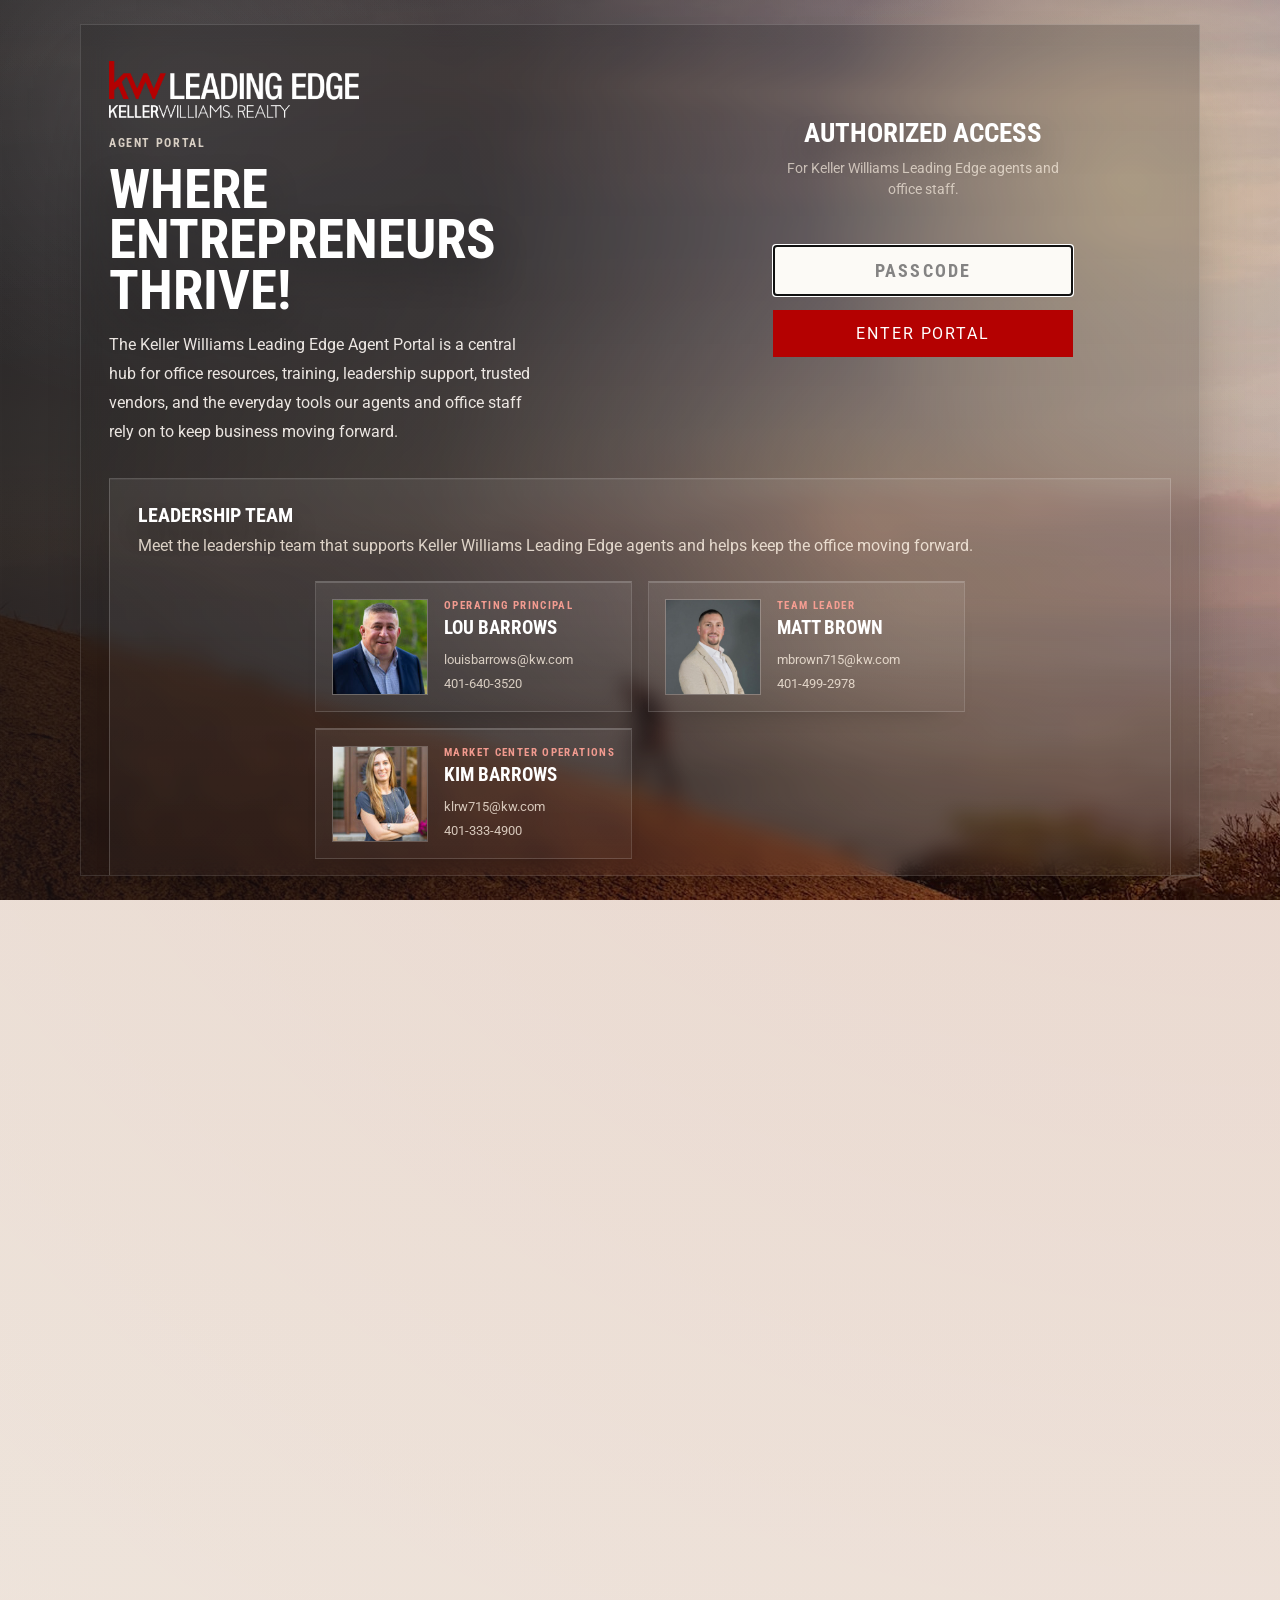
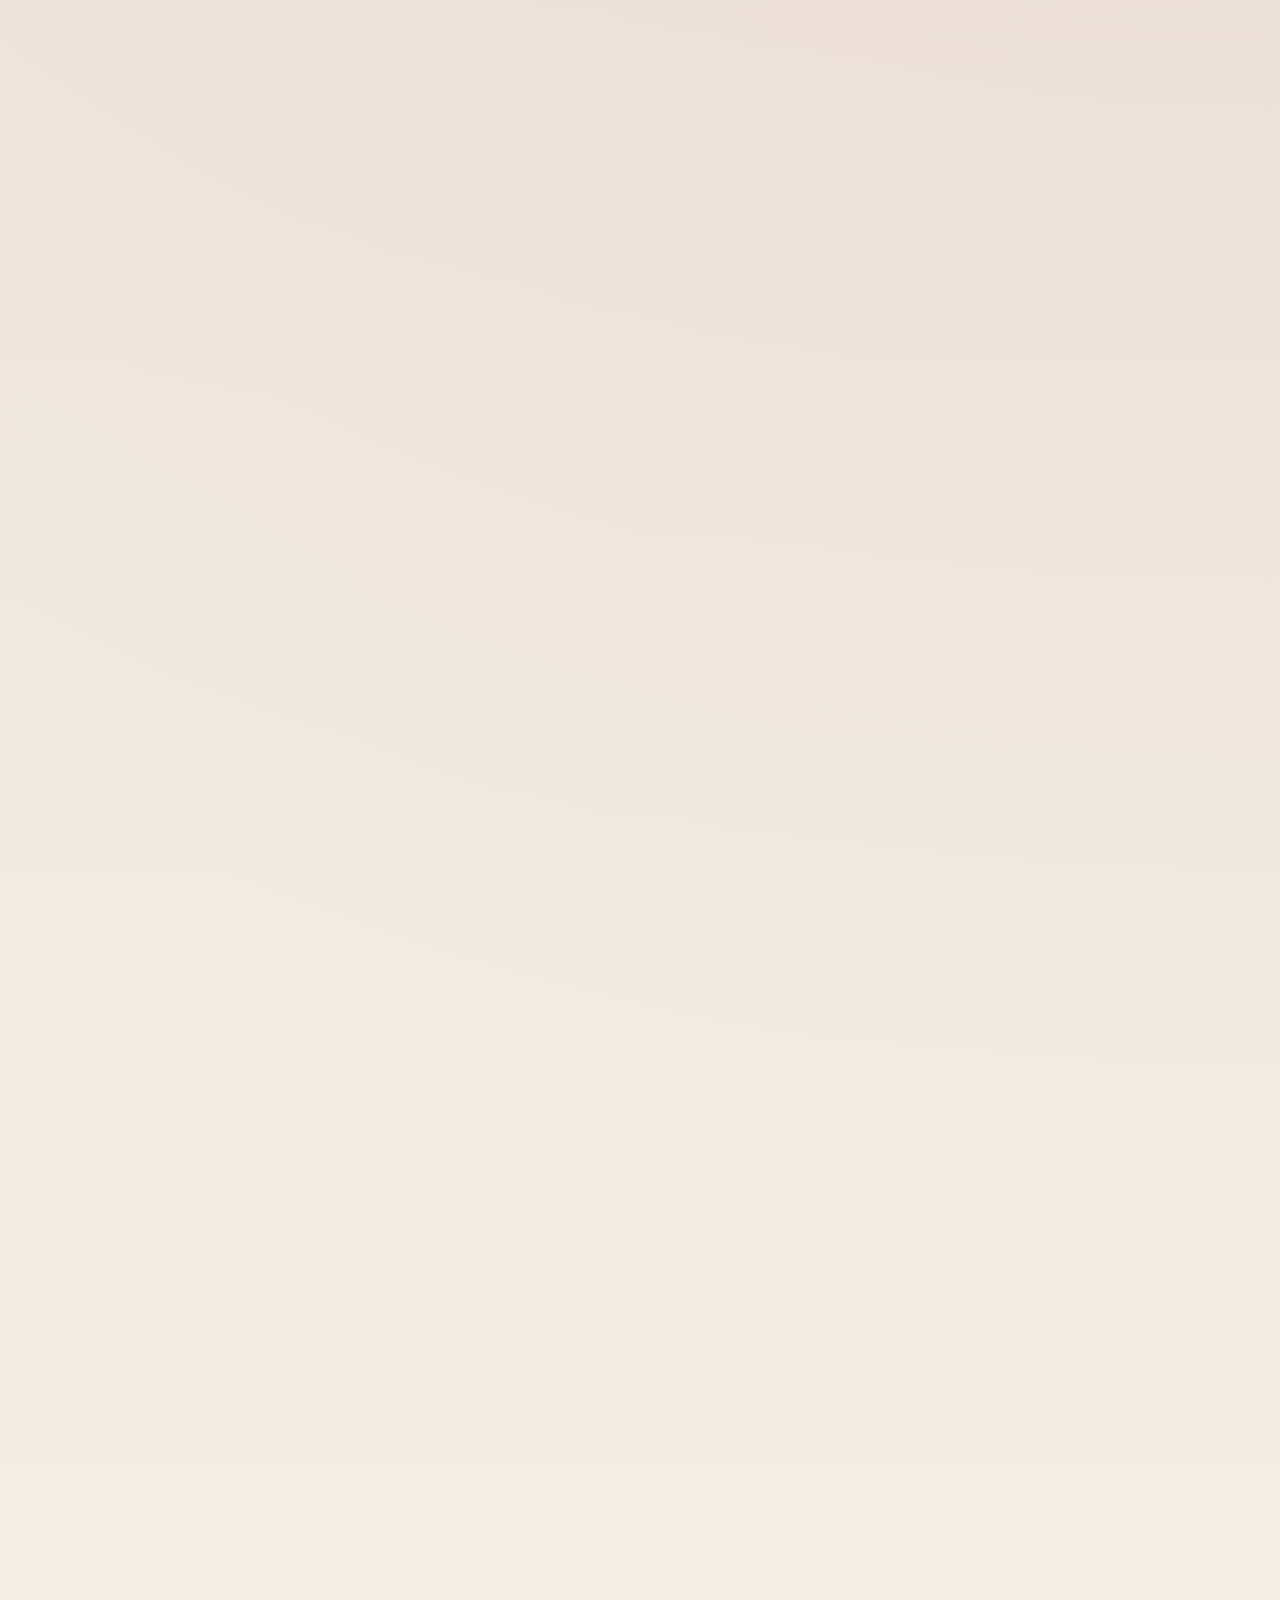
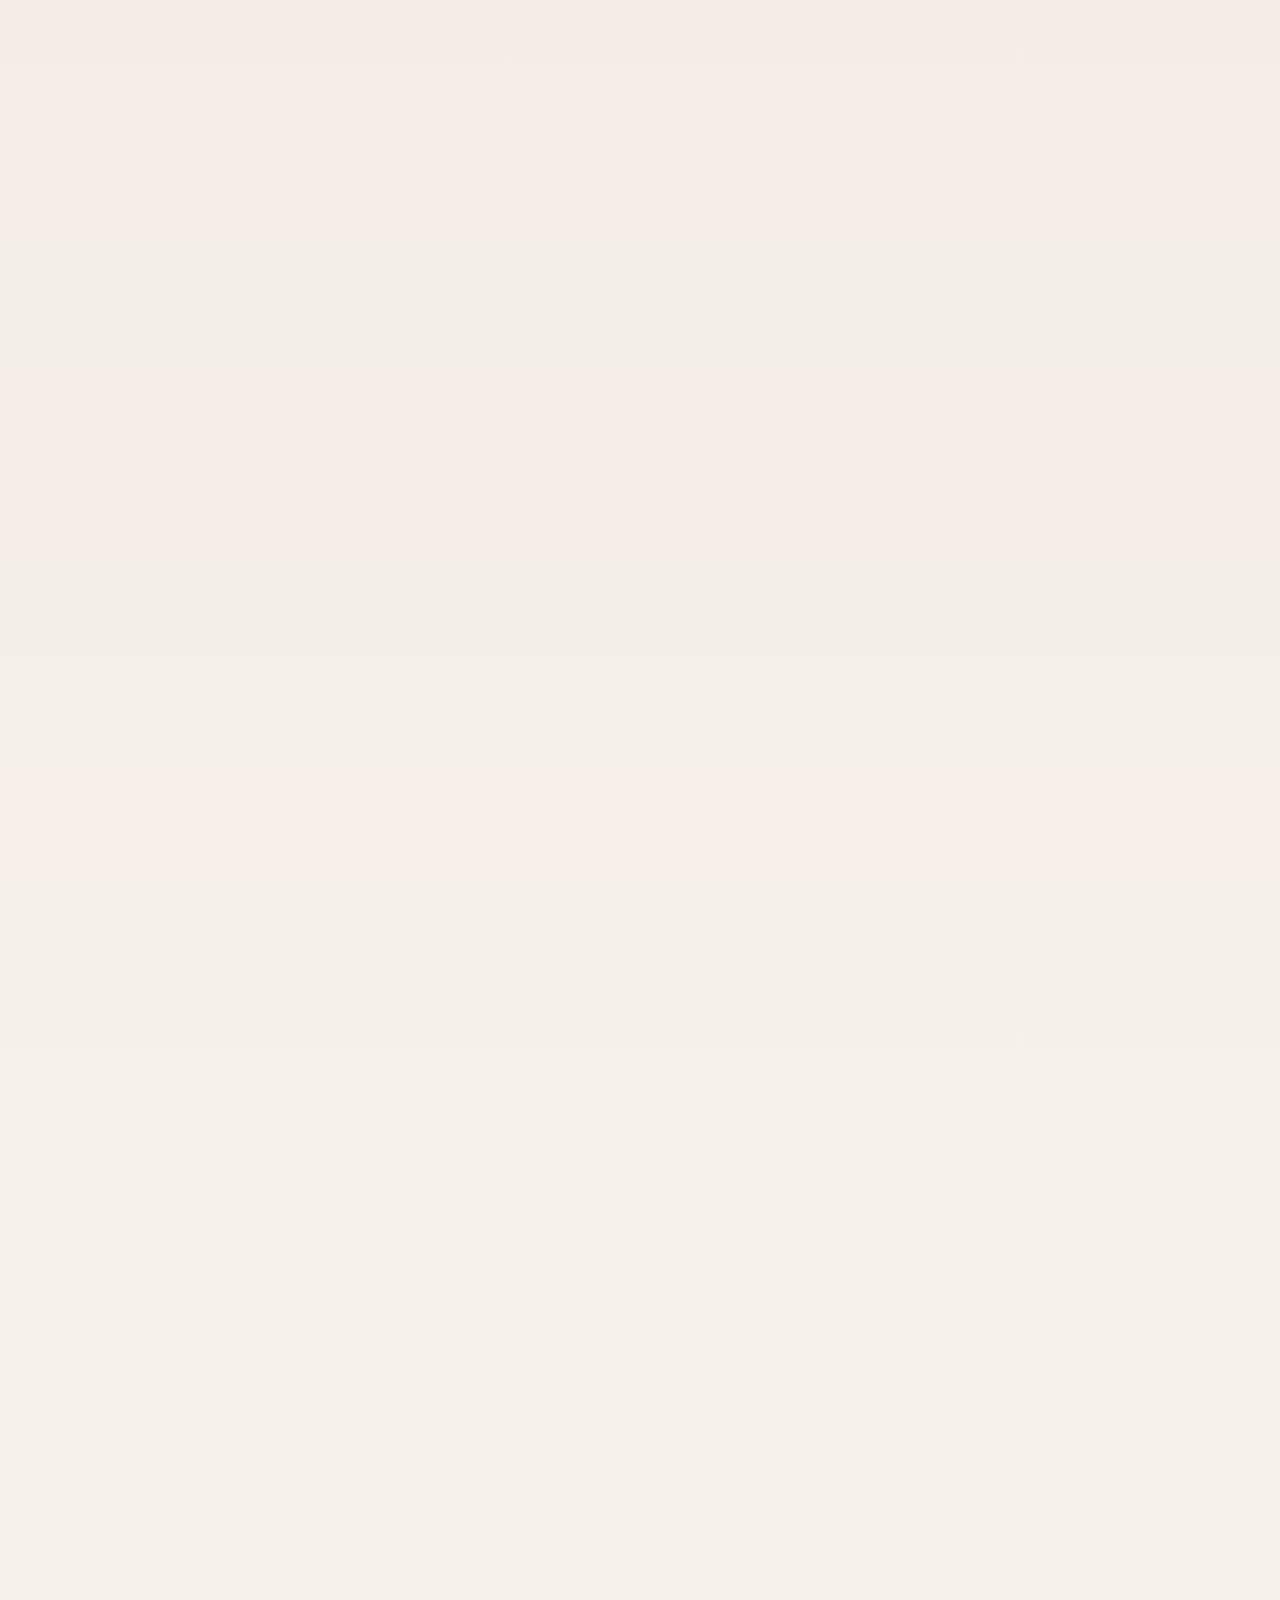
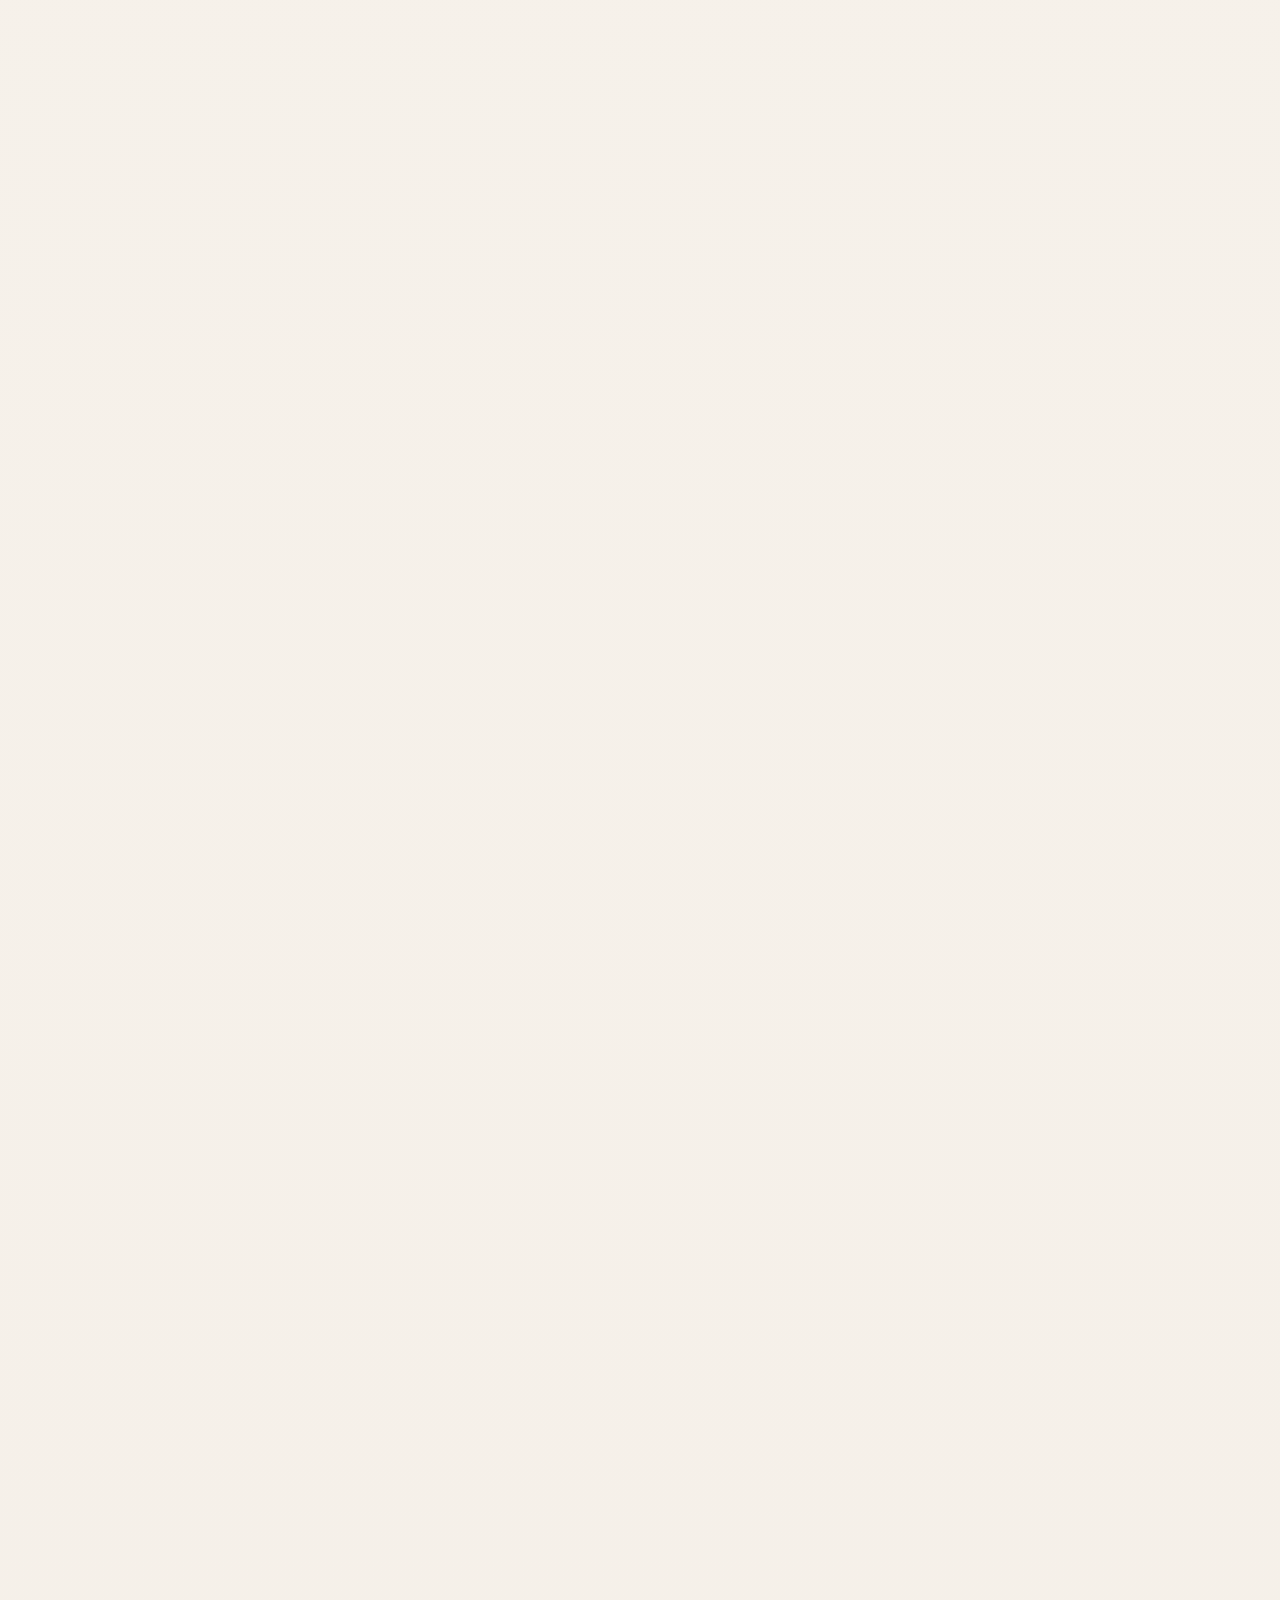
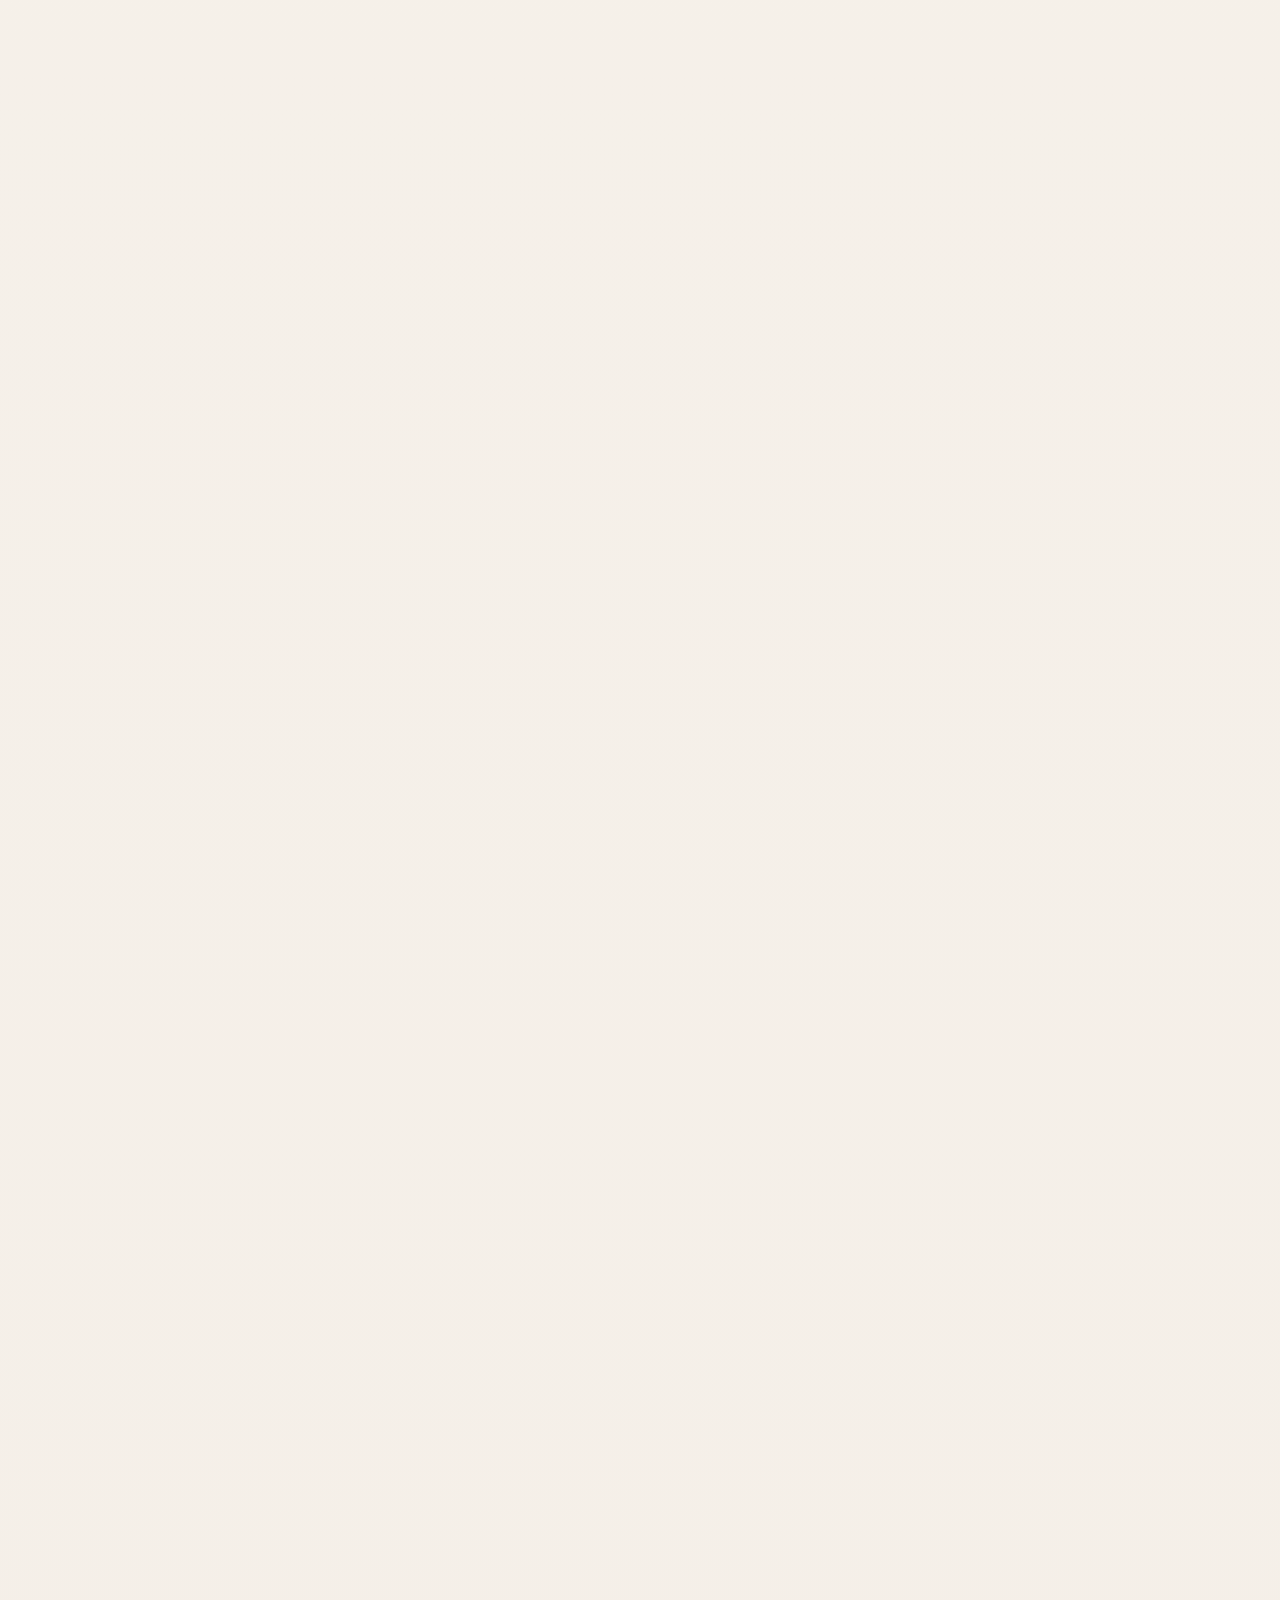
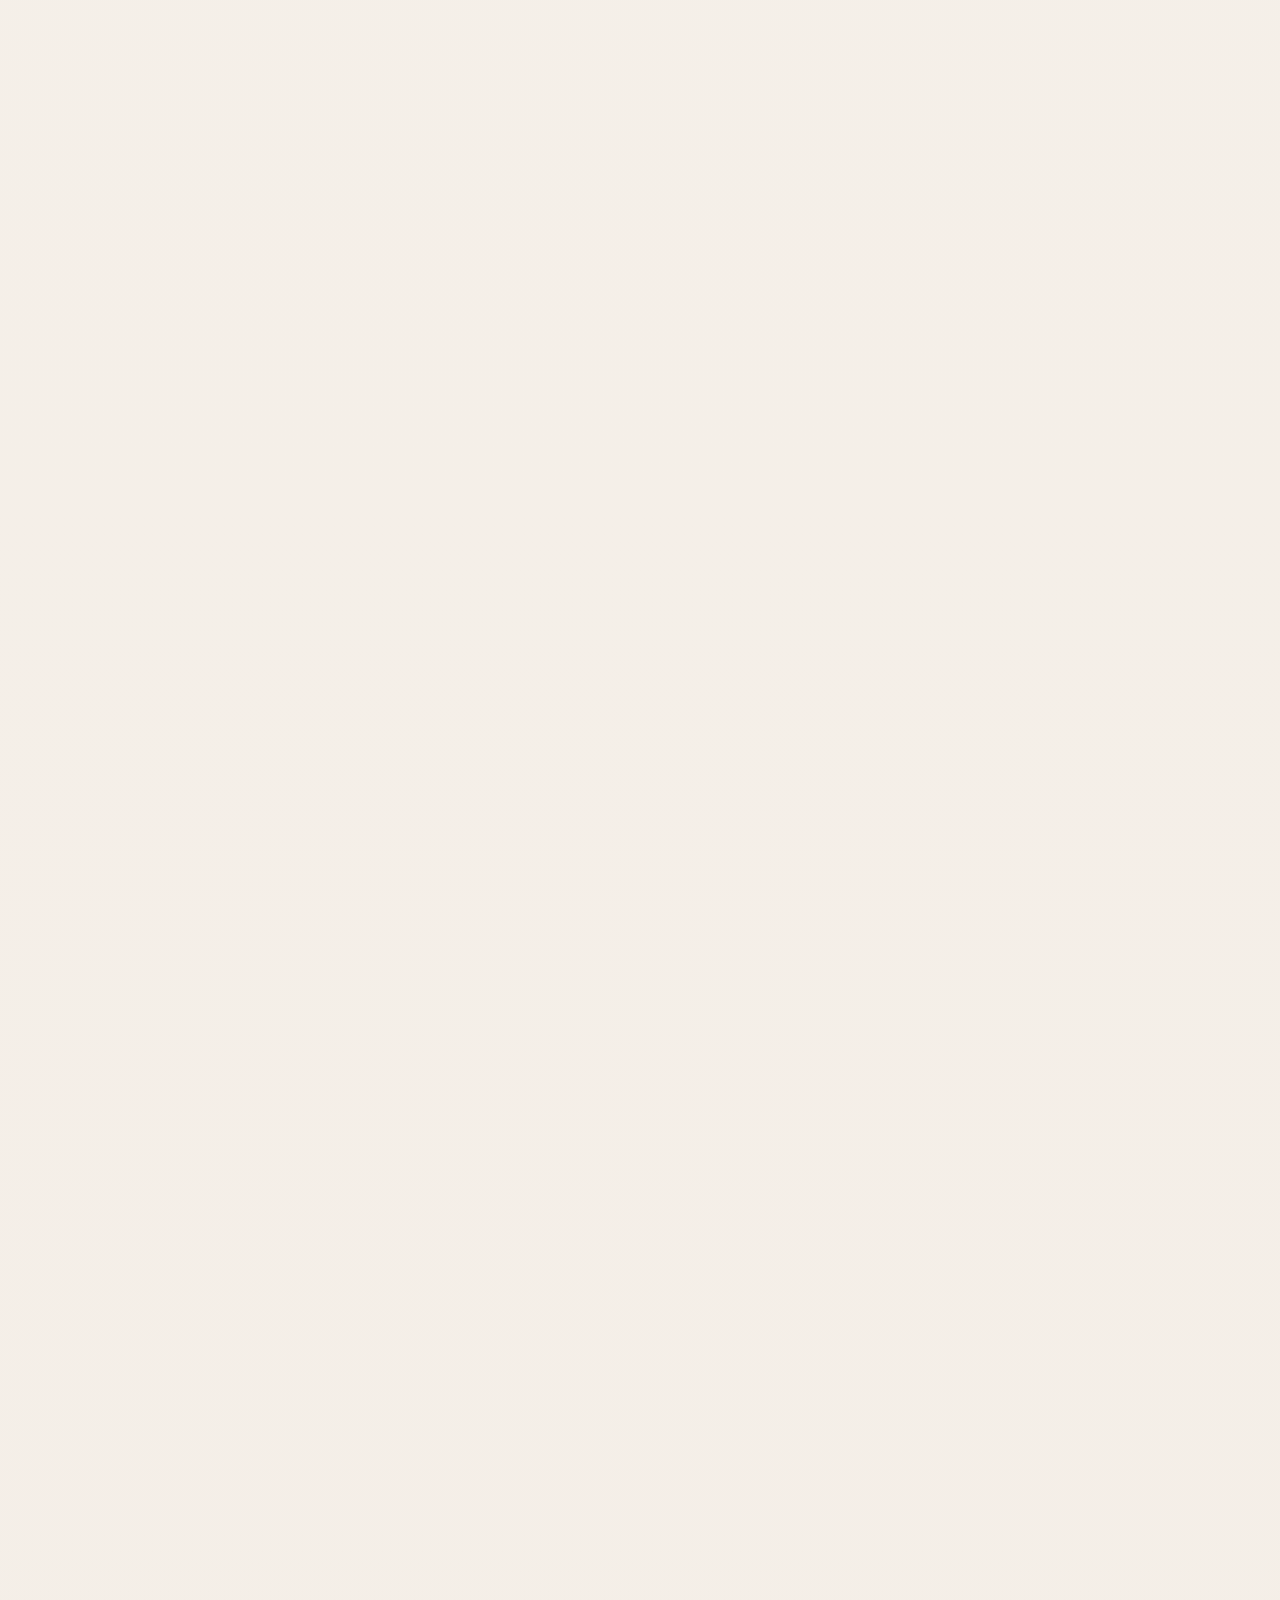
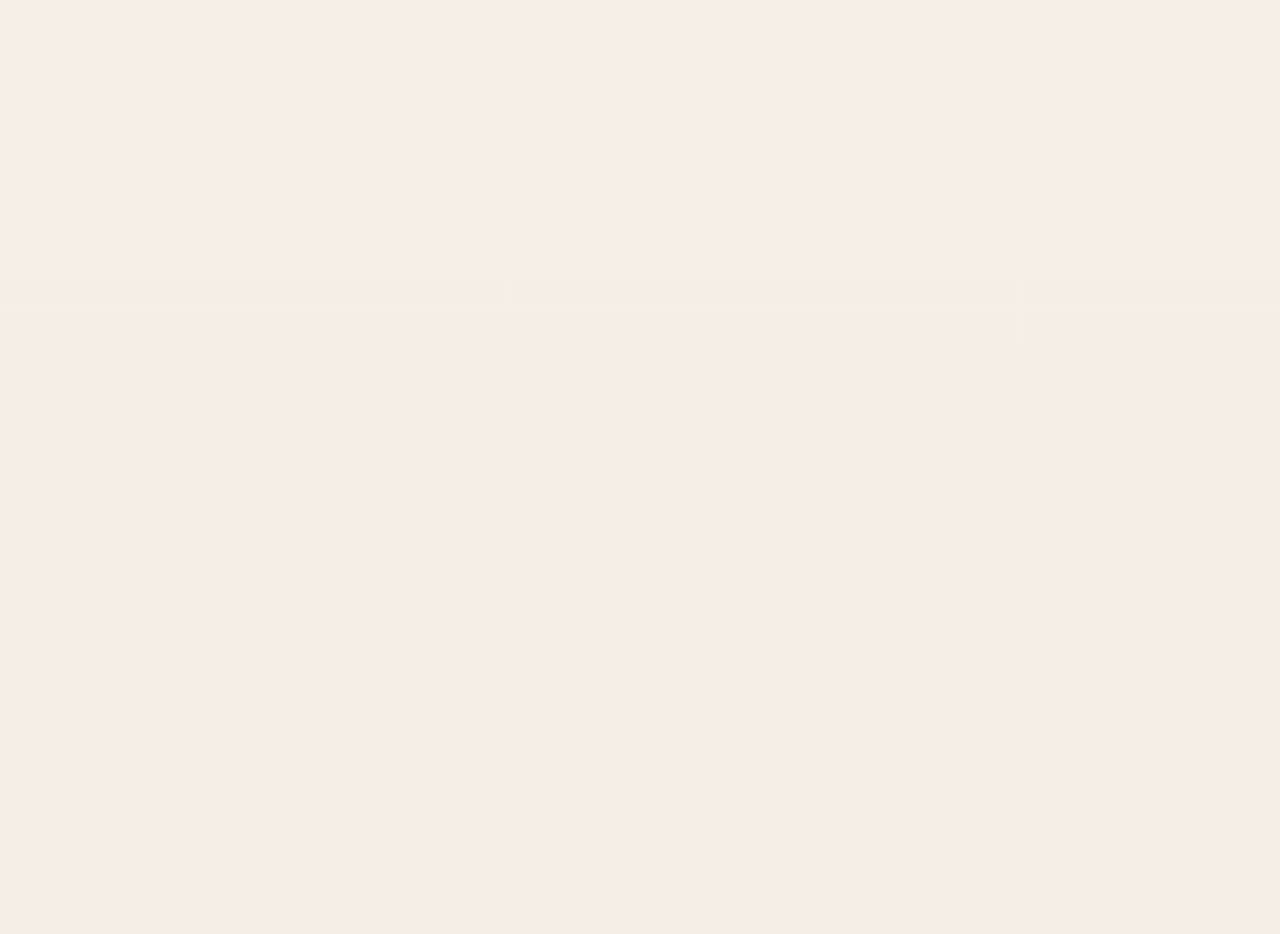
==== commit 3804221e: "Add Google Calendar holding embed" ====
--- a/index.html
+++ b/index.html
@@ -180,7 +180,7 @@
               <article class="dashboard-status-card dashboard-status-card--agenda">
                 <span class="card-tag">Office Agenda</span>
                 <strong>What is coming up next in training and office events</strong>
-                <div class="dashboard-agenda-shell">
+                <div class="dashboard-agenda-shell" data-dashboard-agenda-shell>
                   <div
                     class="dashboard-agenda-feed"
                     data-tockify-calendar="leading.edge"
@@ -191,11 +191,10 @@
                     aria-label="Upcoming office training and events"
                   ></div>
                 </div>
-                <div class="dashboard-agenda-links">
-                  <a class="dashboard-mini-link" href="https://tockify.com/leading.edge/pinboard" target="_blank" rel="noreferrer" data-calendar-modal-trigger aria-haspopup="dialog" aria-controls="fullCalendarModal">Full Calendar</a>
-                  <a class="dashboard-mini-link" href="#vendor-row">Vendor Row</a>
-                  <a class="dashboard-mini-link" href="#tech-help-joe">Need Tech Support?</a>
-                </div>
+                <div class="dashboard-agenda-links dashboard-agenda-links--calendar">
+                  <a class="dashboard-mini-link" href="https://tockify.com/leading.edge/pinboard" target="_blank" rel="noreferrer" data-calendar-modal-trigger data-training-calendar-open-link aria-haspopup="dialog" aria-controls="fullCalendarModal">View Full Calendar</a>
+                </div>
+                <div class="dashboard-calendar-controls" data-dashboard-calendar-controls aria-label="Training calendar visibility and subscription links"></div>
               </article>
               <section class="dashboard-head-market" aria-label="Market snapshot">
                 <div class="dashboard-head-market-section" aria-label="Mortgage rate snapshot">
@@ -705,19 +704,6 @@
     </div>
   </div>
 
-  <a class="mobile-tech-help-bubble" href="https://calendly.com/joepinerealtor/tech-meeting-with-joe" target="_blank" rel="noreferrer" data-joe-availability-card data-joe-availability-src="data/joe-tech-status.json" data-joe-primary-action aria-label="Open tech help with Joe">
-    <span class="joe-availability-panel joe-availability-panel--mobile-bubble" data-status="schedule" aria-live="polite">
-      <span class="mobile-tech-help-avatar" data-joe-availability-light aria-hidden="true">
-        <img src="team/joe-pine-chair.jpg" alt="">
-      </span>
-      <span class="joe-availability-copy">
-        <span class="mobile-tech-help-kicker">Market Center Tech Trainer</span>
-        <span class="joe-availability-label" data-joe-availability-label>Schedule an appointment</span>
-        <span class="joe-availability-summary" data-joe-availability-summary>Tap to schedule an appointment</span>
-      </span>
-    </span>
-  </a>
-
   <div class="calendar-modal" id="fullCalendarModal" data-calendar-modal hidden>
     <div class="calendar-modal__backdrop" data-calendar-modal-close></div>
     <div class="calendar-modal__panel" role="dialog" aria-modal="true" aria-labelledby="fullCalendarTitle">
@@ -735,7 +721,7 @@
       <div class="calendar-modal__footer">
         <p class="calendar-modal__note">If the embedded calendar is slow to load, you can open the full page in a new tab.</p>
         <div class="calendar-modal__actions">
-          <a class="button compact" href="https://tockify.com/leading.edge/pinboard" target="_blank" rel="noreferrer">Open In New Tab</a>
+          <a class="button compact" href="https://tockify.com/leading.edge/pinboard" target="_blank" rel="noreferrer" data-training-calendar-open-link>Open In New Tab</a>
         </div>
       </div>
     </div>
@@ -792,3 +778,7 @@
 
 
 
+
+
+
+
--- a/styles.css
+++ b/styles.css
@@ -1220,18 +1220,17 @@
 @media (min-width: 700px) {
   .content-strip-row--links {
     display: grid;
-    grid-template-columns: auto minmax(0, 1fr) minmax(240px, 320px);
+    grid-template-columns: auto minmax(0, 1fr) minmax(340px, 390px);
     align-items: center;
     justify-content: stretch;
   }
 
   .content-strip-links {
     min-width: 0;
-    flex-wrap: nowrap;
+    flex-wrap: wrap;
     justify-content: flex-start;
-    overflow-x: auto;
-    overflow-y: hidden;
-    padding-bottom: 2px;
+    overflow: visible;
+    padding-bottom: 0;
   }
 
   .content-strip-link {
@@ -1244,6 +1243,69 @@
     min-width: 0;
     max-width: none;
     justify-self: end;
+  }
+
+  .content-strip-tech-support .joe-availability-panel--compact {
+    grid-template-columns: minmax(0, 1fr) auto;
+    gap: 8px;
+    min-height: 48px;
+    padding: 8px 10px;
+    border-radius: 12px;
+  }
+
+  .content-strip-tech-support .joe-availability-compact-copy {
+    gap: 3px;
+  }
+
+  .content-strip-tech-support .joe-availability-compact-kicker {
+    font-size: 0.58rem;
+    letter-spacing: 0.1em;
+    white-space: nowrap;
+  }
+
+  .content-strip-tech-support .joe-availability-compact-status {
+    gap: 7px;
+    align-items: center;
+  }
+
+  .content-strip-tech-support .joe-availability-panel--compact .joe-availability-light {
+    width: 10px;
+    height: 10px;
+    margin-top: 0;
+  }
+
+  .content-strip-tech-support .joe-availability-panel--compact .joe-availability-label,
+  .content-strip-tech-support .joe-availability-panel--compact .joe-availability-summary {
+    overflow: hidden;
+    text-overflow: ellipsis;
+  }
+
+  .content-strip-tech-support .joe-availability-panel--compact .joe-availability-label {
+    font-size: 0.72rem;
+    line-height: 1.1;
+    white-space: nowrap;
+  }
+
+  .content-strip-tech-support .joe-availability-panel--compact .joe-availability-summary {
+    display: -webkit-box;
+    font-size: 0.66rem;
+    line-height: 1.12;
+    -webkit-box-orient: vertical;
+    -webkit-line-clamp: 2;
+    white-space: pre-line;
+  }
+
+  .content-strip-tech-support .content-strip-tech-button {
+    min-width: 50px;
+    min-height: 30px;
+    padding: 0.42rem 0.5rem;
+    font-size: 0;
+  }
+
+  .content-strip-tech-support .content-strip-tech-button::after {
+    content: "Book";
+    font-size: 0.66rem;
+    letter-spacing: 0.08em;
   }
 }
 
@@ -1488,7 +1550,7 @@
 }
 
 .mobile-tech-help-bubble {
-  display: none;
+  display: none !important;
 }
 
 body.is-header-tech-floating .mobile-tech-help-bubble {
@@ -2327,27 +2389,121 @@
   background: rgba(255, 255, 255, 0.18);
 }
 
+.dashboard-agenda-shell[data-calendar-provider="google"] {
+  padding: 0;
+  overflow: hidden;
+  background: #fff;
+}
+
 .dashboard-agenda-feed {
   min-height: 270px;
 }
 
-.dashboard-agenda-feed iframe {
+.dashboard-agenda-feed iframe,
+.dashboard-agenda-google-frame {
+  display: block;
   width: 100%;
   min-height: 270px;
+  height: 270px;
   border: 0;
-  background: transparent;
+  background: #fff;
 }
 
 .dashboard-agenda-links {
   display: grid;
   grid-template-columns: repeat(2, minmax(0, 1fr));
   gap: 8px;
+}
+
+.dashboard-agenda-links--calendar {
+  grid-template-columns: 1fr;
 }
 
 .dashboard-agenda-links .dashboard-mini-link {
   min-height: 38px;
   padding: 0.62rem 0.72rem;
   font-size: 0.72rem;
+}
+
+.dashboard-calendar-controls {
+  display: grid;
+  gap: 8px;
+}
+
+.dashboard-calendar-row {
+  display: grid;
+  grid-template-columns: minmax(0, 1fr) auto;
+  gap: 8px;
+  align-items: center;
+  min-height: 42px;
+  padding: 8px;
+  border: 1px solid rgba(221, 212, 200, 0.92);
+  background: rgba(255, 255, 255, 0.86);
+}
+
+.dashboard-calendar-toggle {
+  display: flex;
+  align-items: center;
+  gap: 8px;
+  min-width: 0;
+  color: var(--kw-black);
+  cursor: pointer;
+  font-family: "Roboto Condensed", "Arial Narrow", sans-serif;
+  font-size: 0.74rem;
+  font-weight: 700;
+  letter-spacing: 0.08em;
+  line-height: 1;
+  text-transform: uppercase;
+}
+
+.dashboard-calendar-toggle input {
+  flex: 0 0 auto;
+  width: 16px;
+  height: 16px;
+  margin: 0;
+  accent-color: var(--calendar-color, var(--kw-red));
+}
+
+.dashboard-calendar-swatch {
+  flex: 0 0 auto;
+  width: 10px;
+  height: 10px;
+  background: var(--calendar-color, var(--kw-red));
+}
+
+.dashboard-calendar-label {
+  min-width: 0;
+  overflow: hidden;
+  text-overflow: ellipsis;
+  white-space: nowrap;
+}
+
+.dashboard-calendar-subscribe {
+  display: inline-flex;
+  align-items: center;
+  justify-content: center;
+  min-height: 30px;
+  padding: 0.48rem 0.62rem;
+  border: 1px solid rgba(180, 1, 1, 0.22);
+  background: rgba(255, 255, 255, 0.94);
+  color: var(--kw-red);
+  font-family: "Roboto Condensed", "Arial Narrow", sans-serif;
+  font-size: 0.68rem;
+  font-weight: 700;
+  letter-spacing: 0.08em;
+  line-height: 1;
+  text-decoration: none;
+  text-transform: uppercase;
+  transition: transform var(--transition), background var(--transition), border-color var(--transition), color var(--transition), box-shadow var(--transition);
+}
+
+.dashboard-calendar-subscribe:hover,
+.dashboard-calendar-subscribe:focus-visible {
+  transform: translateY(-1px);
+  background: var(--kw-red);
+  border-color: var(--kw-red);
+  color: #fff;
+  box-shadow: 0 14px 22px -18px rgba(180, 1, 1, 0.34);
 }
 
 .overview-grid {
@@ -4678,6 +4834,7 @@
 .course-card:focus-visible,
 .portal-action-card:focus-visible,
 .dashboard-mini-link:focus-visible,
+.dashboard-calendar-subscribe:focus-visible,
 .overview-link:focus-visible,
 .card-tag-link:focus-visible,
 .chip-link:focus-visible,
@@ -4807,8 +4964,10 @@
 
   .dashboard-agenda-shell,
   .dashboard-agenda-feed,
-  .dashboard-agenda-feed iframe {
+  .dashboard-agenda-feed iframe,
+  .dashboard-agenda-google-frame {
     min-height: 246px;
+    height: 246px;
   }
 }
 
@@ -5154,7 +5313,7 @@
 
   .content-strip-row--links {
     display: grid;
-    grid-template-columns: auto minmax(0, 1fr) minmax(220px, 278px);
+    grid-template-columns: auto minmax(0, 1fr) minmax(340px, 390px);
     align-items: center;
     justify-content: stretch;
     gap: 10px 12px;
@@ -5169,10 +5328,9 @@
     min-width: 0;
     gap: 7px;
     justify-content: flex-start;
-    flex-wrap: nowrap;
-    overflow-x: auto;
-    overflow-y: hidden;
-    padding-bottom: 2px;
+    flex-wrap: wrap;
+    overflow: visible;
+    padding-bottom: 0;
   }
 
   .content-strip-link {
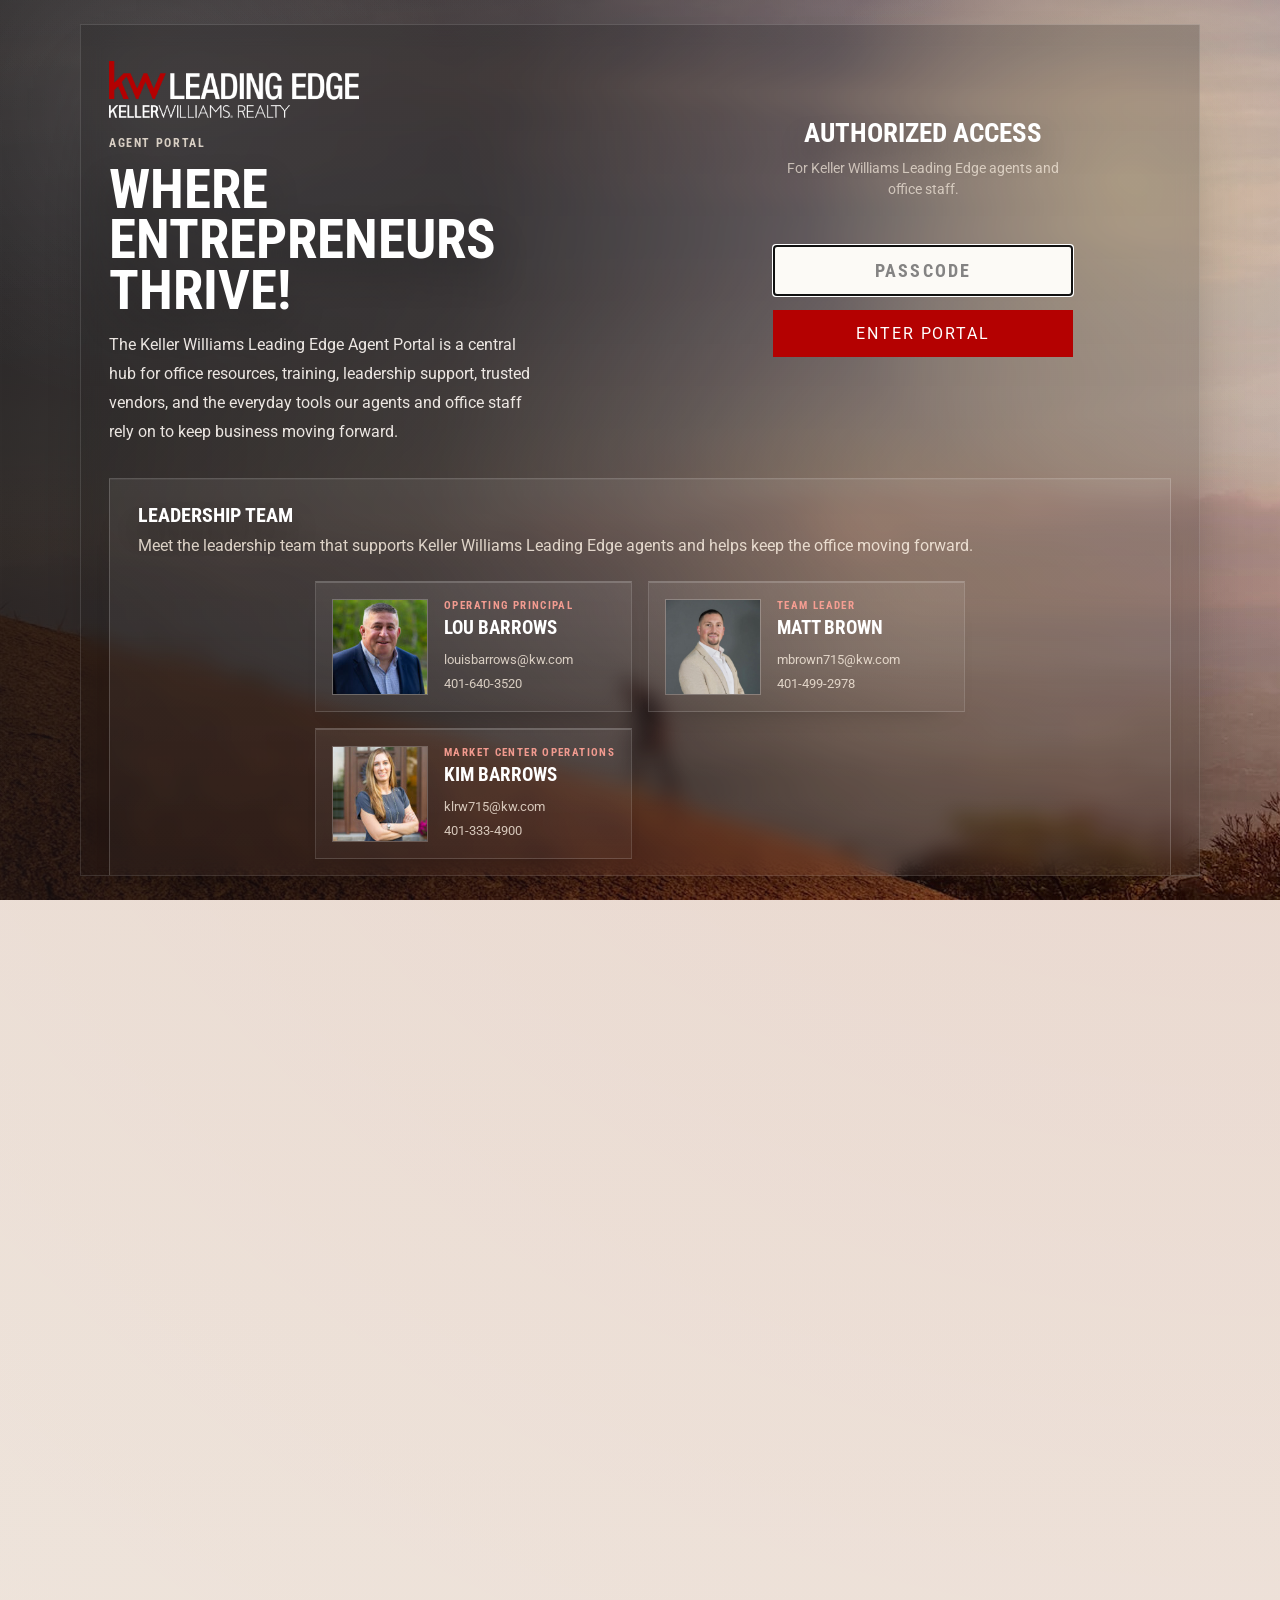
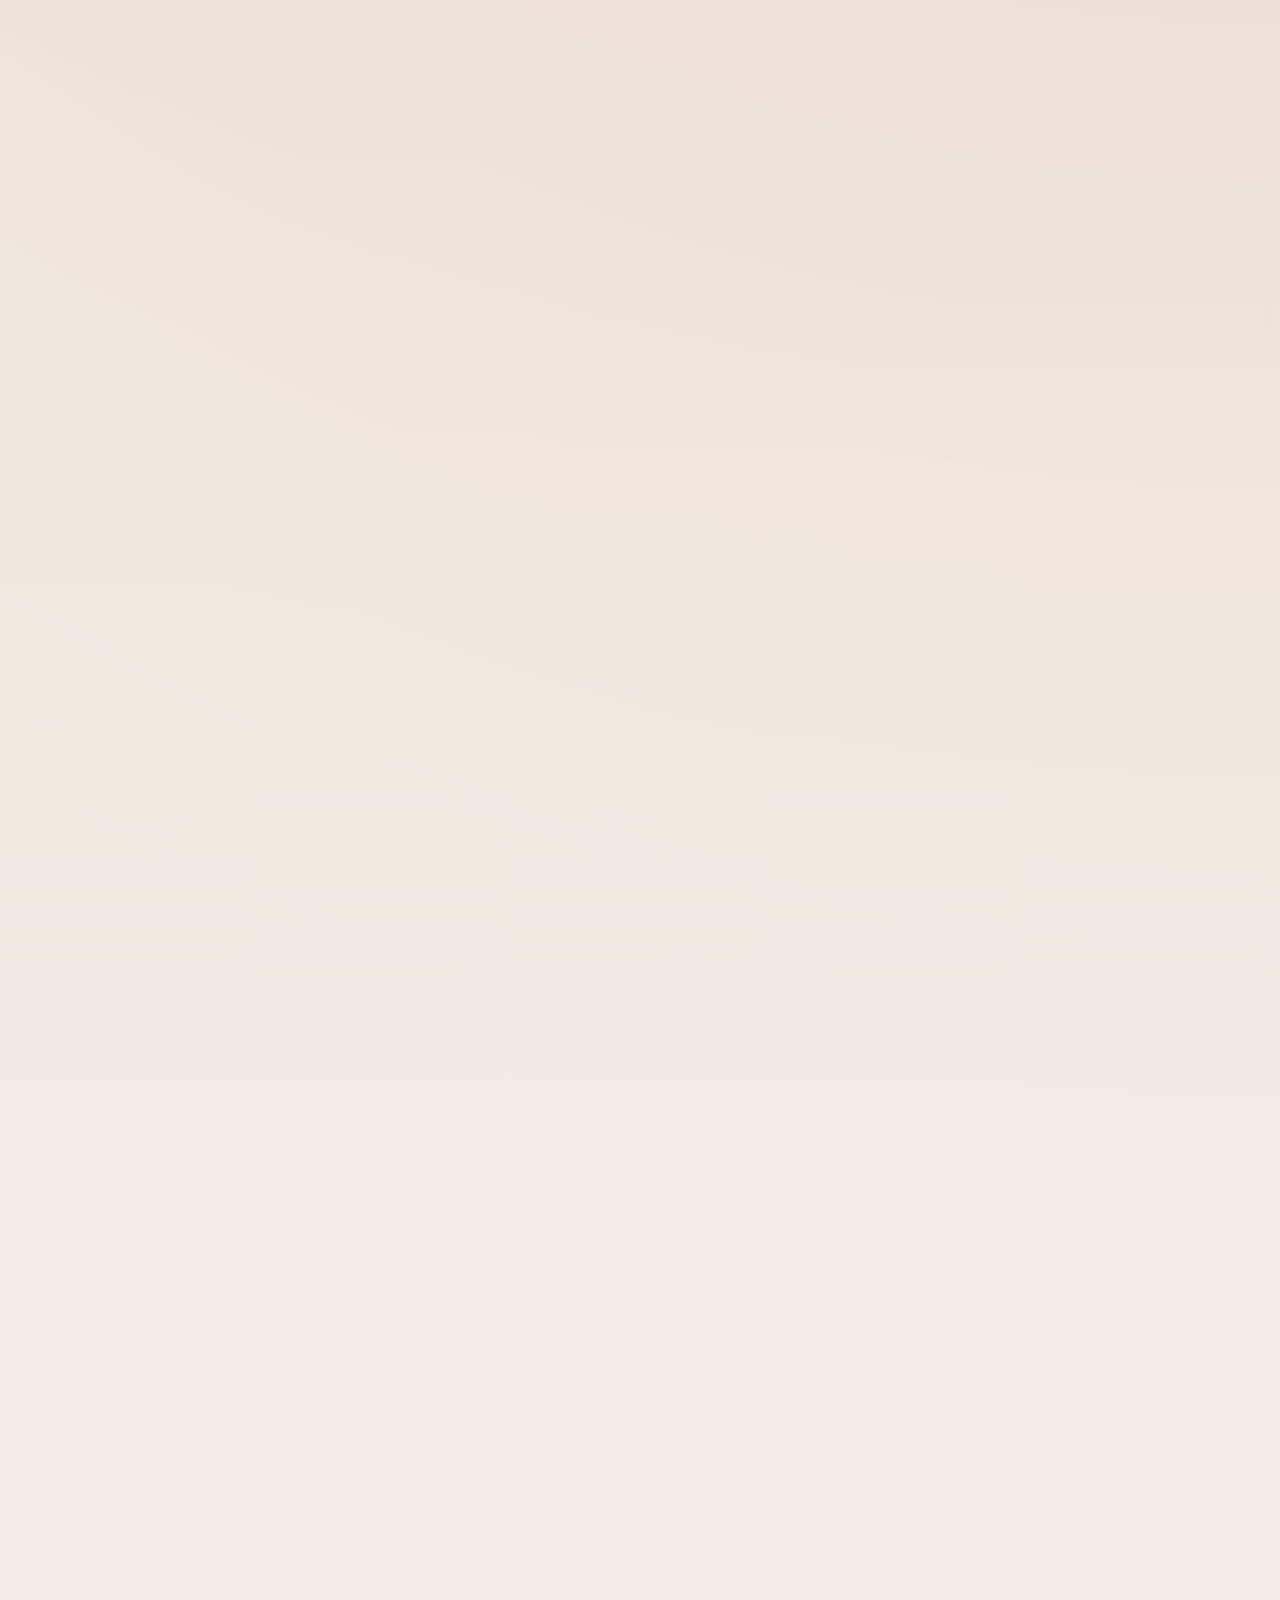
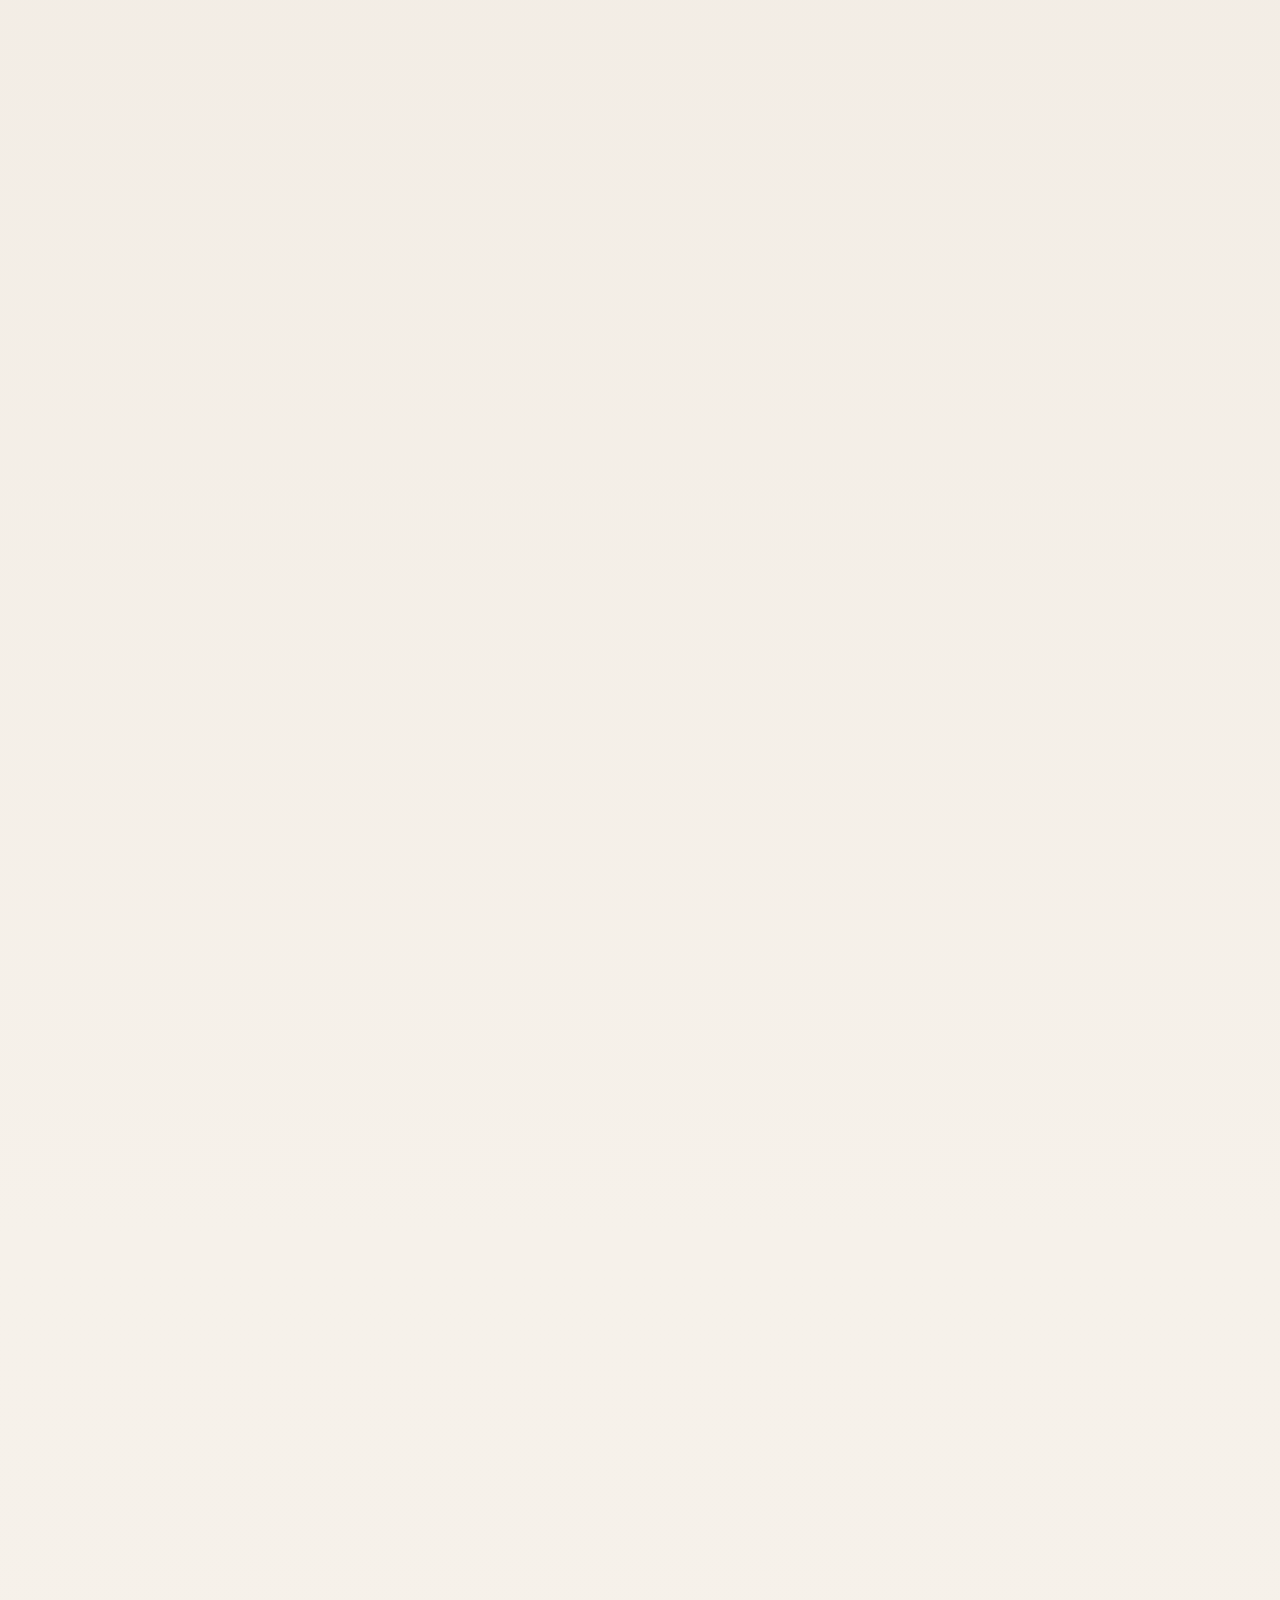
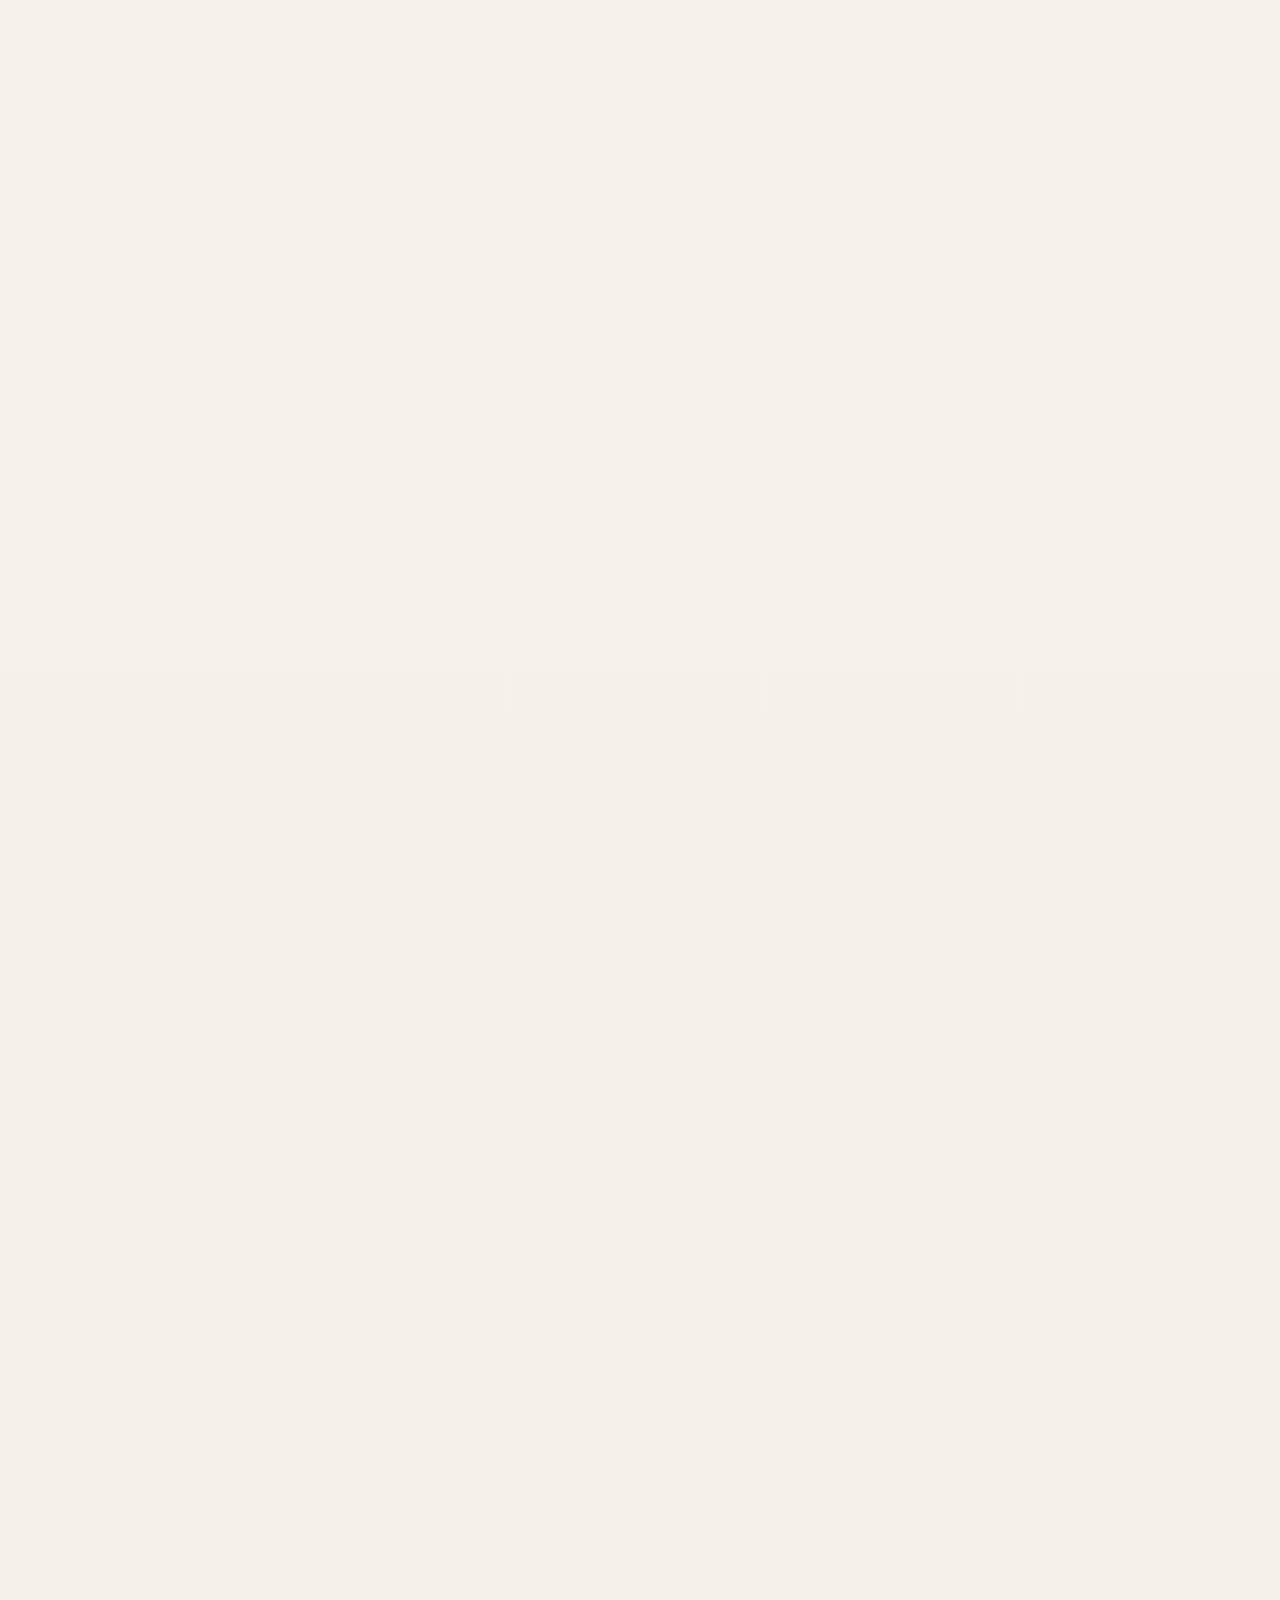
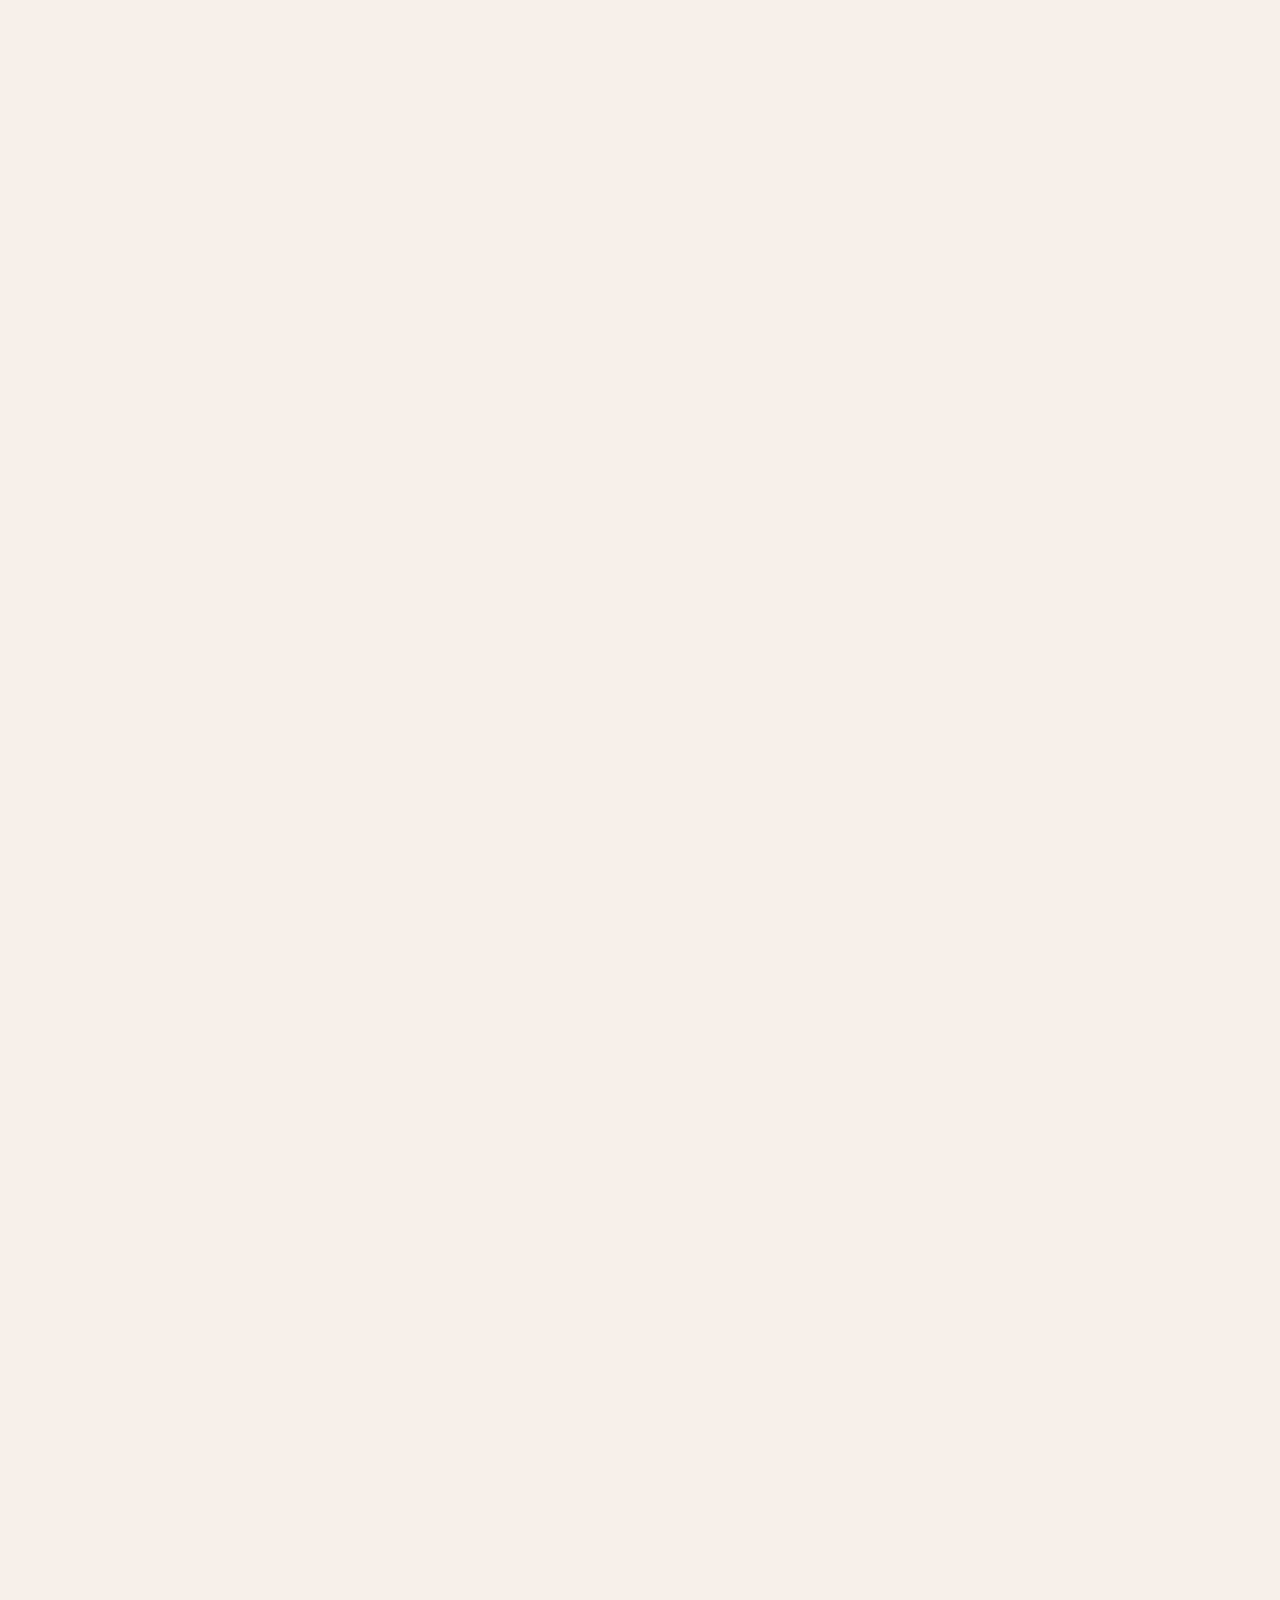
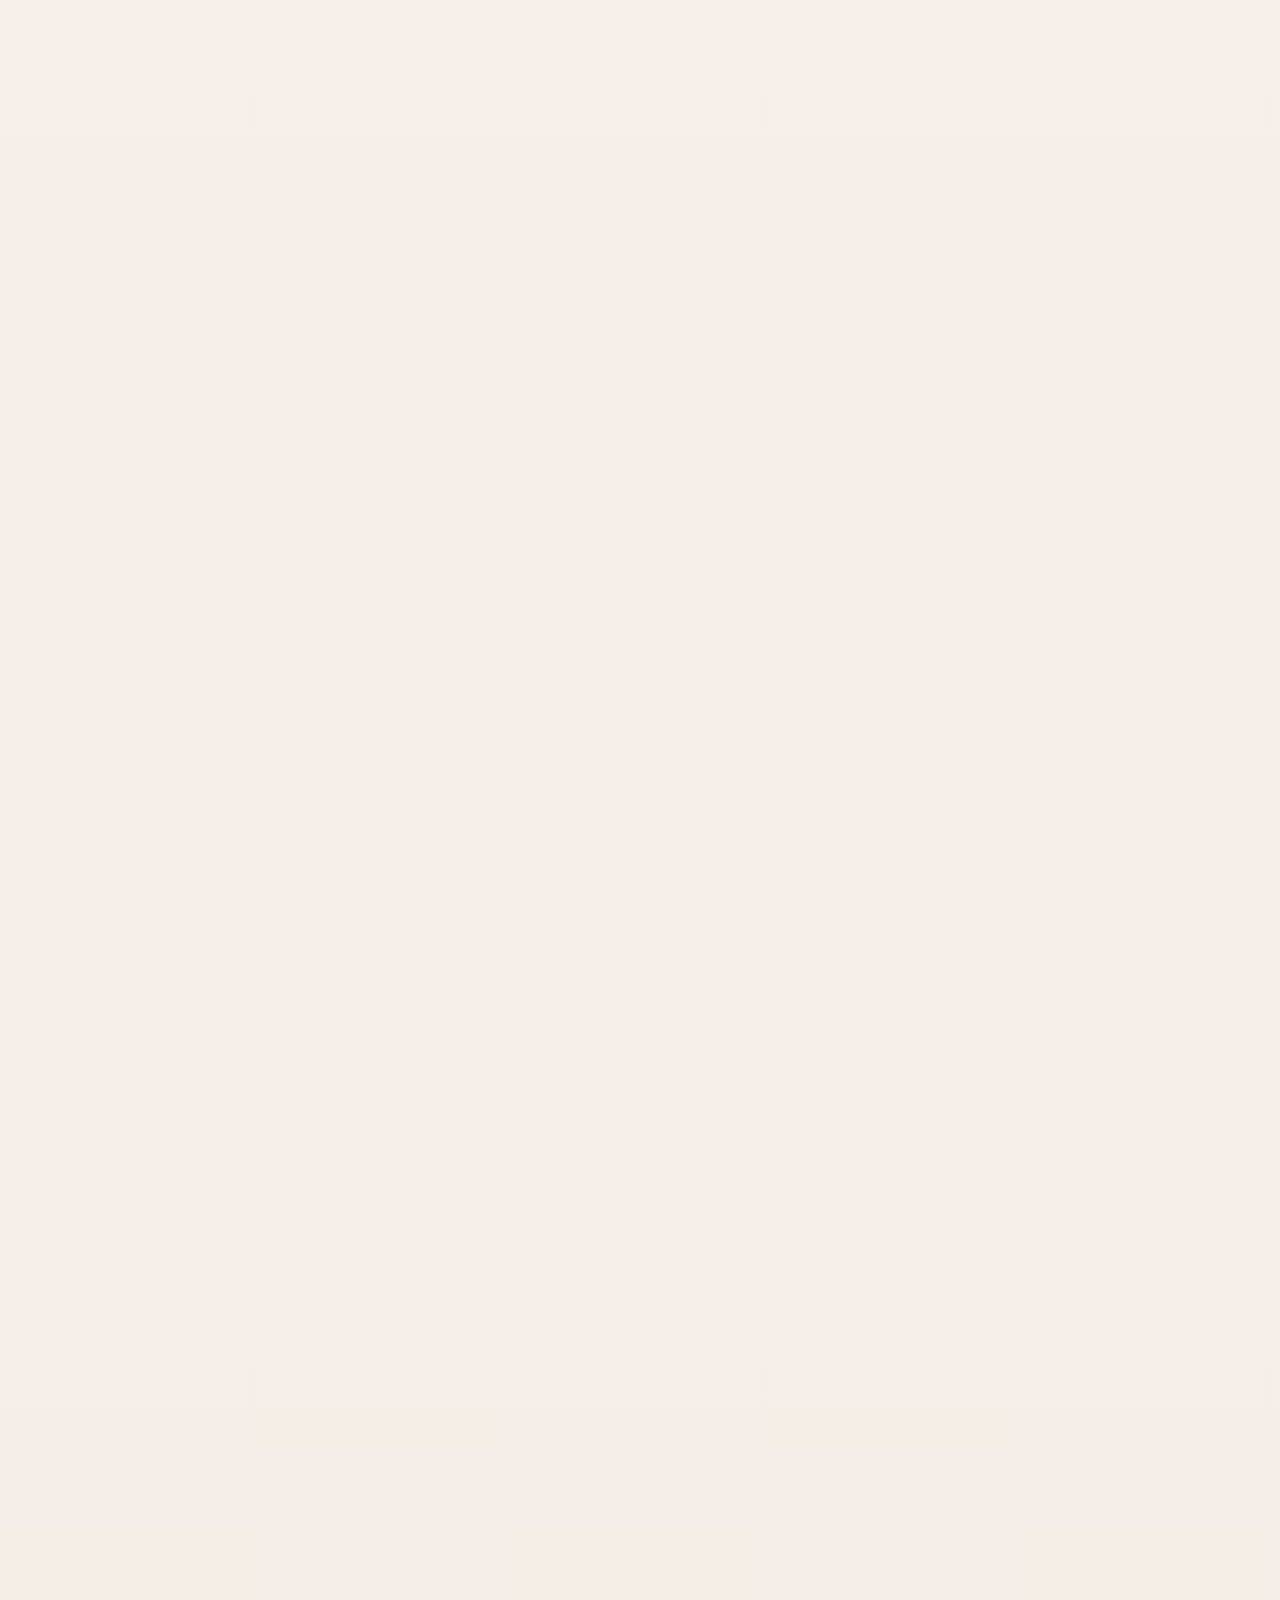
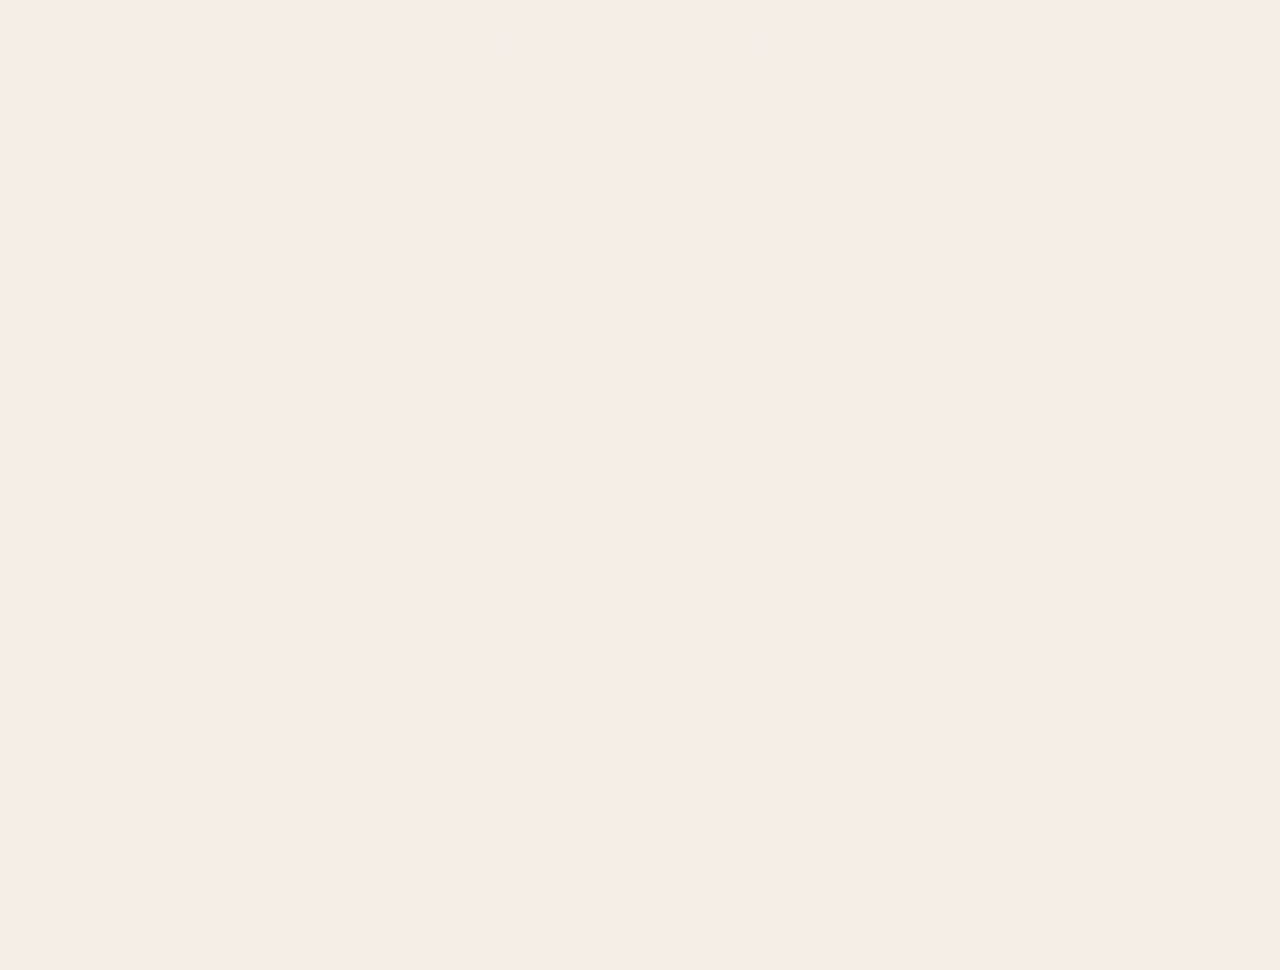
==== commit 6b2f568f: "Refresh social preview [skip ci]" ====
--- a/index.html
+++ b/index.html
@@ -9,14 +9,14 @@
   <meta property="og:title" content="KW Leading Edge Agent Portal">
   <meta property="og:description" content="Office resources, training, and daily tools for Keller Williams Leading Edge agents.">
   <meta property="og:url" content="https://portal.kwleadingedge.com/">
-  <meta property="og:image" content="https://portal.kwleadingedge.com/images/social-preview-login.png?v=2c154b40a8fe">
+  <meta property="og:image" content="https://portal.kwleadingedge.com/images/social-preview-login.png?v=5e3d0a8640dc">
   <meta property="og:image:width" content="1893">
   <meta property="og:image:height" content="919">
   <meta property="og:image:alt" content="KW Leading Edge Agent Portal login screen">
   <meta name="twitter:card" content="summary_large_image">
   <meta name="twitter:title" content="KW Leading Edge Agent Portal">
   <meta name="twitter:description" content="Office resources, training, and daily tools for Keller Williams Leading Edge agents.">
-  <meta name="twitter:image" content="https://portal.kwleadingedge.com/images/social-preview-login.png?v=2c154b40a8fe">
+  <meta name="twitter:image" content="https://portal.kwleadingedge.com/images/social-preview-login.png?v=5e3d0a8640dc">
   <meta name="twitter:image:alt" content="KW Leading Edge Agent Portal login screen">
   <title>KW Leading Edge Agent Portal</title>
   <link rel="icon" type="image/png" href="kw-app-11%20favicon%20app.png">
@@ -180,7 +180,7 @@
               <article class="dashboard-status-card dashboard-status-card--agenda">
                 <span class="card-tag">Office Agenda</span>
                 <strong>What is coming up next in training and office events</strong>
-                <div class="dashboard-agenda-shell" data-dashboard-agenda-shell>
+                <div class="dashboard-agenda-shell">
                   <div
                     class="dashboard-agenda-feed"
                     data-tockify-calendar="leading.edge"
@@ -191,10 +191,11 @@
                     aria-label="Upcoming office training and events"
                   ></div>
                 </div>
-                <div class="dashboard-agenda-links dashboard-agenda-links--calendar">
-                  <a class="dashboard-mini-link" href="https://tockify.com/leading.edge/pinboard" target="_blank" rel="noreferrer" data-calendar-modal-trigger data-training-calendar-open-link aria-haspopup="dialog" aria-controls="fullCalendarModal">View Full Calendar</a>
-                </div>
-                <div class="dashboard-calendar-controls" data-dashboard-calendar-controls aria-label="Training calendar visibility and subscription links"></div>
+                <div class="dashboard-agenda-links">
+                  <a class="dashboard-mini-link" href="https://tockify.com/leading.edge/pinboard" target="_blank" rel="noreferrer" data-calendar-modal-trigger aria-haspopup="dialog" aria-controls="fullCalendarModal">Full Calendar</a>
+                  <a class="dashboard-mini-link" href="#vendor-row">Vendor Row</a>
+                  <a class="dashboard-mini-link" href="#tech-help-joe">Need Tech Support?</a>
+                </div>
               </article>
               <section class="dashboard-head-market" aria-label="Market snapshot">
                 <div class="dashboard-head-market-section" aria-label="Mortgage rate snapshot">
@@ -721,7 +722,7 @@
       <div class="calendar-modal__footer">
         <p class="calendar-modal__note">If the embedded calendar is slow to load, you can open the full page in a new tab.</p>
         <div class="calendar-modal__actions">
-          <a class="button compact" href="https://tockify.com/leading.edge/pinboard" target="_blank" rel="noreferrer" data-training-calendar-open-link>Open In New Tab</a>
+          <a class="button compact" href="https://tockify.com/leading.edge/pinboard" target="_blank" rel="noreferrer">Open In New Tab</a>
         </div>
       </div>
     </div>
@@ -782,3 +783,4 @@
 
 
 
+
